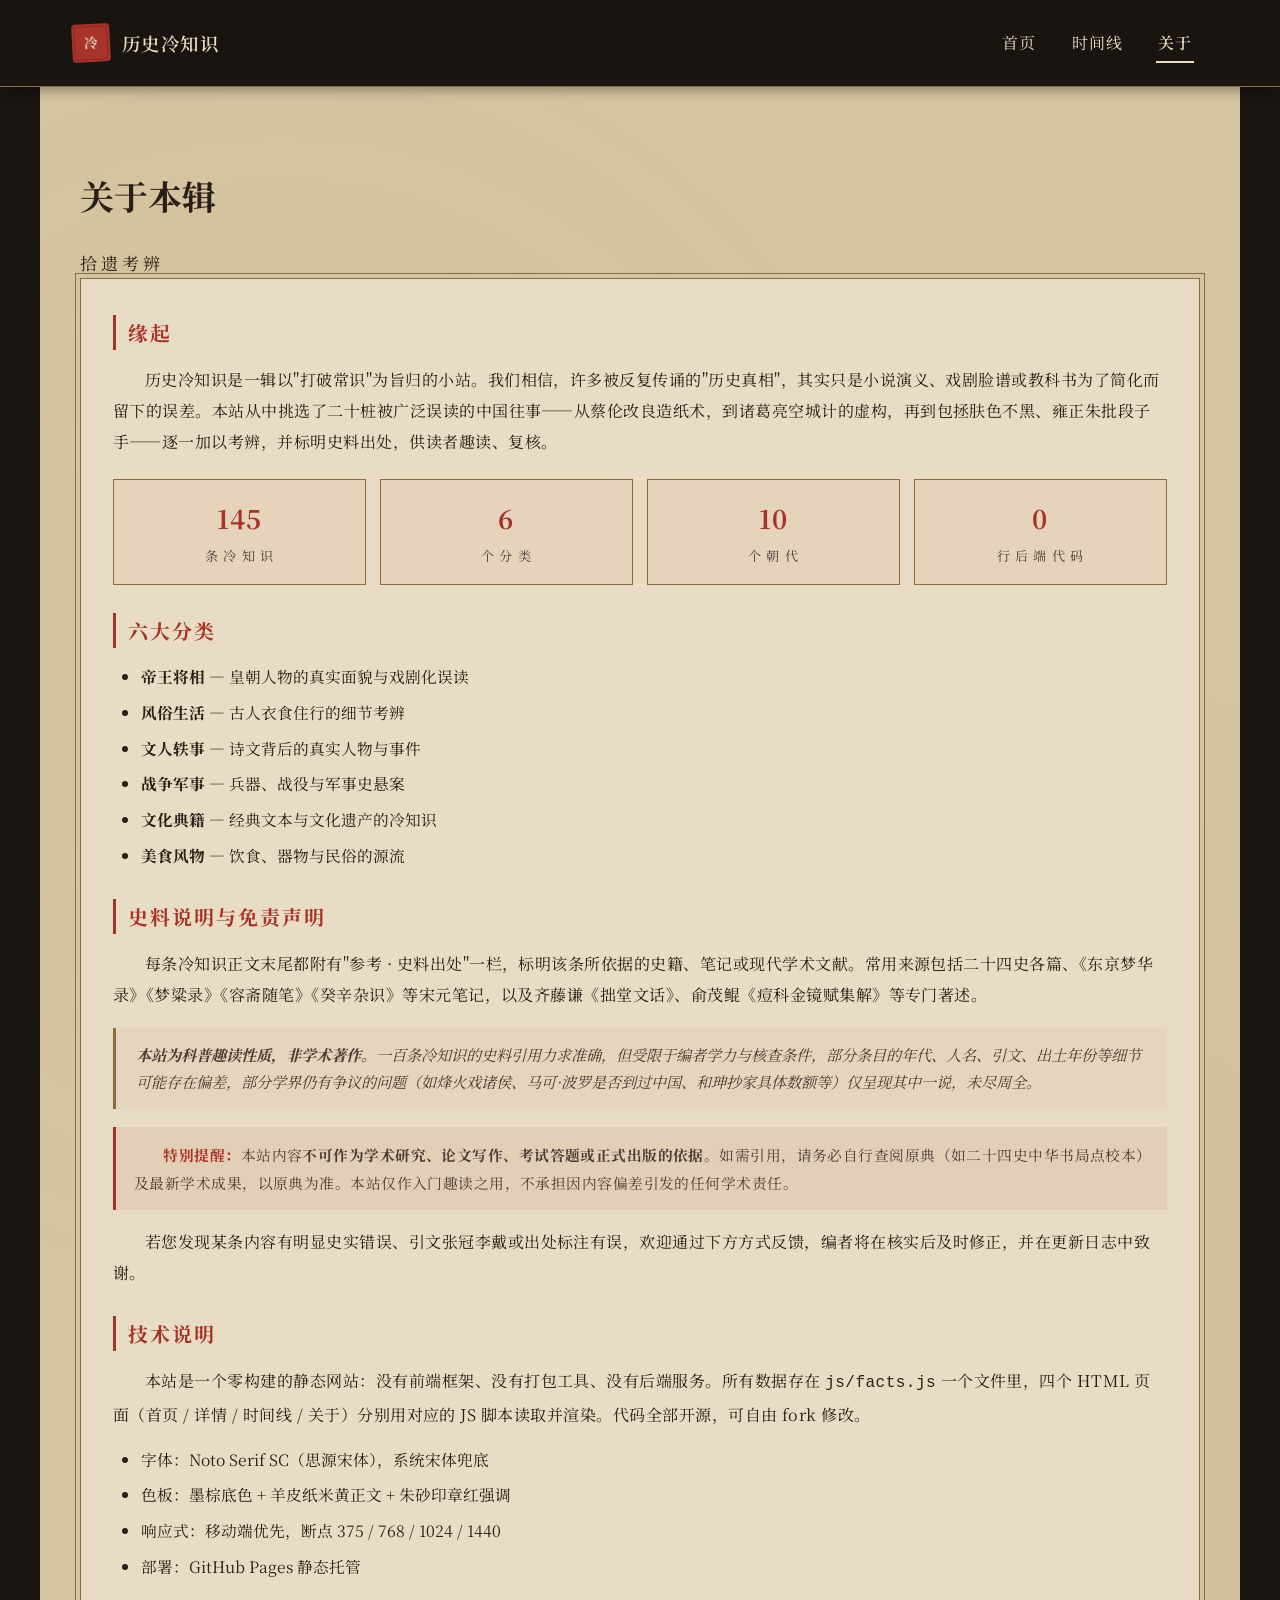
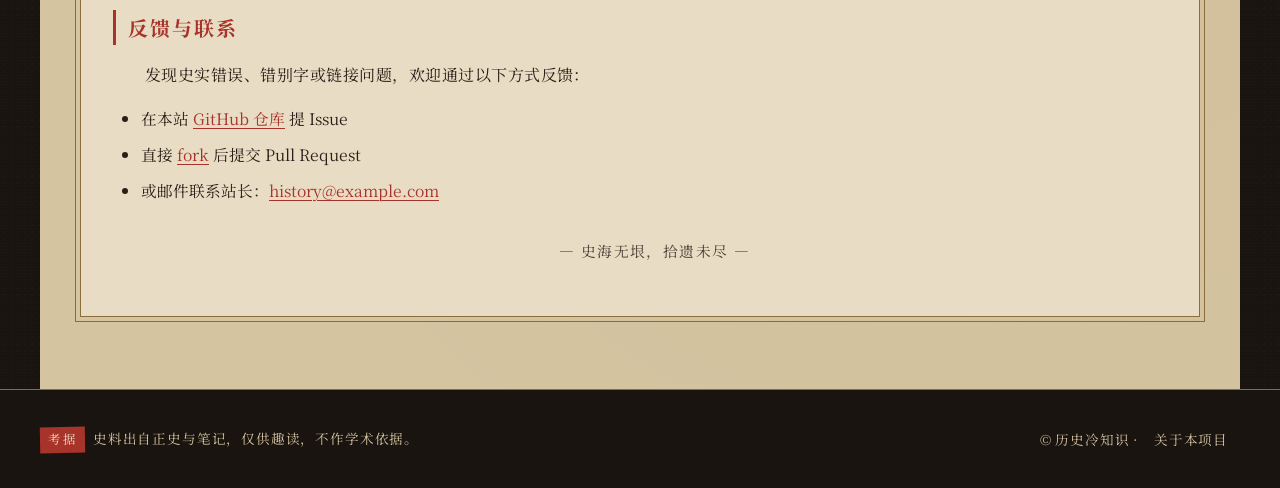
==== about.html @ d2f14acf "时间线改为折叠式竹简展开：点击朝代标签展开/收起 交互重做： - 10 朝代默认折叠，只显示朝代标签（竹简卷起状态） - 第一个有内容的朝代（先秦）默认展开 - 点击朝代标签展开/收起，aria-ex" ====
﻿<!DOCTYPE html>
<html lang="zh-CN">
<head>
  <meta charset="UTF-8">
  <meta name="viewport" content="width=device-width, initial-scale=1.0">
  <meta name="description" content="关于历史冷知识 — 一个用复古典籍风搭建的静态小站，收录 20 条打破常识的中国历史小考。">
  <meta name="theme-color" content="#1a1410">
  <title>关于 · 历史冷知识</title>
  <link rel="preconnect" href="https://fonts.googleapis.com">
  <link rel="preconnect" href="https://fonts.gstatic.com" crossorigin>
  <link href="https://fonts.googleapis.com/css2?family=Noto+Serif+SC:wght@400;500;600;700&display=swap" rel="stylesheet">
<link rel="stylesheet" href="css/style.css?v=17">

  <link rel="icon" href="data:image/svg+xml,%3Csvg xmlns='http://www.w3.org/2000/svg' viewBox='0 0 32 32'%3E%3Crect width='32' height='32' fill='%23a8332a'/%3E%3Ctext x='16' y='22' font-size='16' fill='%23e8dcc4' text-anchor='middle' font-family='serif' font-weight='700'%3E冷%3C/text%3E%3C/svg%3E">
</head>
<body>

<a class="skip-link" href="#main">跳到主内容</a>

<header class="site-header">
  <div class="site-header__inner">
    <a class="brand" href="index.html">
      <span class="brand__seal">冷</span>
      <span>历史冷知识</span>
    </a>
    <nav class="nav">
      <a href="index.html">首页</a>
      <a href="timeline.html">时间线</a>
      <a href="about.html" class="is-active">关于</a>
    </nav>
  </div>
</header>

<main id="main">
  <h1 class="page-title">关于本辑</h1>
  <div class="divider-ornament">拾 遗 考 辨</div>

  <article class="about-content">

    <h2>缘起</h2>
    <p>历史冷知识是一辑以"打破常识"为旨归的小站。我们相信，许多被反复传诵的"历史真相"，其实只是小说演义、戏剧脸谱或教科书为了简化而留下的误差。本站从中挑选了二十桩被广泛误读的中国往事——从蔡伦改良造纸术，到诸葛亮空城计的虚构，再到包拯肤色不黑、雍正朱批段子手——逐一加以考辨，并标明史料出处，供读者趣读、复核。</p>

    <div class="about-stats">
      <div class="about-stat">
        <div class="about-stat__num">145</div>
        <div class="about-stat__label">条 冷 知 识</div>
      </div>
      <div class="about-stat">
        <div class="about-stat__num">6</div>
        <div class="about-stat__label">个 分 类</div>
      </div>
      <div class="about-stat">
        <div class="about-stat__num">10</div>
        <div class="about-stat__label">个 朝 代</div>
      </div>
      <div class="about-stat">
        <div class="about-stat__num">0</div>
        <div class="about-stat__label">行 后 端 代 码</div>
      </div>
    </div>

    <h2>六大分类</h2>
    <ul>
      <li><strong>帝王将相</strong> — 皇朝人物的真实面貌与戏剧化误读</li>
      <li><strong>风俗生活</strong> — 古人衣食住行的细节考辨</li>
      <li><strong>文人轶事</strong> — 诗文背后的真实人物与事件</li>
      <li><strong>战争军事</strong> — 兵器、战役与军事史悬案</li>
      <li><strong>文化典籍</strong> — 经典文本与文化遗产的冷知识</li>
      <li><strong>美食风物</strong> — 饮食、器物与民俗的源流</li>
    </ul>

    <h2>史料说明与免责声明</h2>
    <p>每条冷知识正文末尾都附有"参考 · 史料出处"一栏，标明该条所依据的史籍、笔记或现代学术文献。常用来源包括二十四史各篇、《东京梦华录》《梦粱录》《容斋随笔》《癸辛杂识》等宋元笔记，以及齐藤谦《拙堂文话》、俞茂鲲《痘科金镜赋集解》等专门著述。</p>
    <blockquote>
      <strong>本站为科普趣读性质，非学术著作。</strong>一百条冷知识的史料引用力求准确，但受限于编者学力与核查条件，部分条目的年代、人名、引文、出土年份等细节可能存在偏差，部分学界仍有争议的问题（如烽火戏诸侯、马可·波罗是否到过中国、和珅抄家具体数额等）仅呈现其中一说，未尽周全。
    </blockquote>
    <p style="background: rgba(168,51,42,0.08); border-left: 3px solid var(--cinnabar); padding: 14px 18px; font-size: 0.92rem; color: var(--ink-soft); line-height: 1.85; margin: 16px 0;">
      <strong style="color: var(--cinnabar);">特别提醒：</strong>本站内容<strong>不可作为学术研究、论文写作、考试答题或正式出版的依据</strong>。如需引用，请务必自行查阅原典（如二十四史中华书局点校本）及最新学术成果，以原典为准。本站仅作入门趣读之用，不承担因内容偏差引发的任何学术责任。
    </p>
    <p>若您发现某条内容有明显史实错误、引文张冠李戴或出处标注有误，欢迎通过下方方式反馈，编者将在核实后及时修正，并在更新日志中致谢。</p>

    <h2>技术说明</h2>
    <p>本站是一个零构建的静态网站：没有前端框架、没有打包工具、没有后端服务。所有数据存在 <code>js/facts.js</code> 一个文件里，四个 HTML 页面（首页 / 详情 / 时间线 / 关于）分别用对应的 JS 脚本读取并渲染。代码全部开源，可自由 fork 修改。</p>
    <ul>
      <li>字体：Noto Serif SC（思源宋体），系统宋体兜底</li>
      <li>色板：墨棕底色 + 羊皮纸米黄正文 + 朱砂印章红强调</li>
      <li>响应式：移动端优先，断点 375 / 768 / 1024 / 1440</li>
      <li>部署：GitHub Pages 静态托管</li>
    </ul>

    <h2>反馈与联系</h2>
    <p>发现史实错误、错别字或链接问题，欢迎通过以下方式反馈：</p>
    <ul>
      <li>在本站 <a href="https://github.com/wjhxjc/Little-known-Historical-Facts/issues" target="_blank" rel="noopener">GitHub 仓库</a> 提 Issue</li>
      <li>直接 <a href="https://github.com/wjhxjc/Little-known-Historical-Facts/fork" target="_blank" rel="noopener">fork</a> 后提交 Pull Request</li>
      <li>或邮件联系站长：<a href="mailto:history@example.com?subject=历史冷知识反馈">history@example.com</a></li>
    </ul>
    <p style="text-align:center; margin-top:32px; color:var(--ink-soft); font-size:0.92rem; letter-spacing:0.1em;">— 史海无垠，拾遗未尽 —</p>
  </article>
</main>

<footer class="site-footer">
  <div class="site-footer__inner">
    <div><span class="site-footer__seal">考据</span>史料出自正史与笔记，仅供趣读，不作学术依据。</div>
    <div>© 历史冷知识 · <a href="about.html">关于本项目</a></div>
  </div>
</footer>

<script src="js/transitions.js?v=1"></script>
</body>
</html>
---- css/style.css ----
﻿/* ===========================================================
   历史冷知识 · 复古典籍风设计系统
   ----------------------------------------------------------
   色板：
     --ink-brown      #1a1410  墨棕（主背景）
     --parchment      #e8dcc4  羊皮纸米黄（正文/卡片底）
     --parchment-dim  #d4c4a0  羊皮纸暗
     --cinnabar       #a8332a  朱砂印章红（强调）
     --cinnabar-light #c54a3f  朱砂浅
     --ink-text       #2a1f17  墨字
     --ink-soft       #4a3d33  墨字柔
     --gold           #b08d57  古铜金（次强调/分割线）
   字体：思源宋体优先，系统宋体兜底
   断点：375 / 768 / 1024 / 1440
   =========================================================== */

:root {
  --ink-brown:      #1a1410;
  --parchment:      #e8dcc4;
  --parchment-dim:  #d4c4a0;
  --cinnabar:       #a8332a;
  --cinnabar-light: #c54a3f;
  --ink-text:       #2a1f17;
  --ink-soft:       #4a3d33;
  --gold:           #8a6d3b;
  --font-serif:     "Noto Serif SC","Source Han Serif SC","Songti SC","STSong","SimSun",serif;
  --max-w:          1200px;
  --shadow-card:    0 4px 18px rgba(0,0,0,0.35);
  --shadow-hover:   0 10px 28px rgba(168,51,42,0.18);
}

*, *::before, *::after { box-sizing: border-box; }
html { -webkit-text-size-adjust: 100%; }
body {
  margin: 0;
  font-family: var(--font-serif);
  font-size: 16px;
  line-height: 1.75;
  color: var(--ink-text);
  background-color: var(--ink-brown);
  background-image:
    radial-gradient(rgba(232,220,196,0.02) 1px, transparent 1px),
    radial-gradient(rgba(232,220,196,0.015) 1px, transparent 1px);
  background-size: 3px 3px, 7px 7px;
  background-position: 0 0, 1px 2px;
  min-height: 100vh;
}
img { max-width: 100%; display: block; }
a { color: var(--cinnabar); text-decoration: none; transition: color 0.2s; }
a:hover { color: var(--cinnabar-light); text-decoration: underline; text-underline-offset: 3px; }

/* === 顶部导航 === */
.site-header {
  background-color: var(--ink-brown);
  border-bottom: 1px solid var(--gold);
  position: sticky;
  top: 0;
  z-index: 100;
  box-shadow: 0 2px 12px rgba(0,0,0,0.4);
}
.site-header__inner {
  max-width: var(--max-w);
  margin: 0 auto;
  padding: 14px 20px;
  display: flex;
  align-items: center;
  justify-content: space-between;
  gap: 16px;
  flex-wrap: wrap;
}
.brand {
  display: flex;
  align-items: center;
  gap: 12px;
  color: var(--parchment);
  text-decoration: none;
  font-size: 1.15rem;
  font-weight: 600;
  letter-spacing: 0.08em;
  padding-block: 6px;
  min-height: 44px;
}
.brand__seal {
  display: inline-flex;
  align-items: center;
  justify-content: center;
  width: 38px;
  height: 38px;
  background: var(--cinnabar);
  color: var(--parchment);
  font-size: 0.85rem;
  font-weight: 700;
  border: 2px solid var(--cinnabar);
  border-radius: 4px;
  transform: rotate(-3deg);
  box-shadow: 0 0 0 1px rgba(0,0,0,0.2) inset;
  letter-spacing: 0;
}
.nav { display: flex; gap: 4px; flex-wrap: wrap; }
.nav a {
  color: var(--parchment);
  padding: 8px 14px;
  border-radius: 2px;
  font-size: 0.95rem;
  letter-spacing: 0.05em;
  position: relative;
}
.nav a:hover { background: rgba(232,220,196,0.08); text-decoration: none; }
.nav a.is-active {
  color: var(--parchment);
  font-weight: 600;
}
.nav a.is-active::after {
  content: "";
  position: absolute;
  left: 14px; right: 14px; bottom: 2px;
  height: 2px;
  background: var(--parchment);
}

/* === Hero（首页） — 古籍化精简版 === */
.hero {
  background-color: var(--ink-brown);
  background-image:
    radial-gradient(circle at 30% 20%, rgba(168,51,42,0.10), transparent 55%),
    radial-gradient(circle at 70% 80%, rgba(176,141,87,0.08), transparent 50%);
  color: var(--parchment);
  text-align: center;
  padding: 56px 20px 48px;
  border-bottom: 1px solid var(--gold);
  position: relative;
  overflow: hidden;
}
.hero::before {
  content: "";
  position: absolute;
  inset: 0;
  background-image: repeating-linear-gradient(0deg, rgba(232,220,196,0.02) 0 1px, transparent 1px 4px);
  pointer-events: none;
}
.hero__seal {
  display: inline-block;
  background: var(--cinnabar);
  color: var(--parchment);
  padding: 6px 16px;
  font-size: 0.88rem;
  letter-spacing: 0.4em;
  text-indent: 0.4em;
  border: 2px solid var(--cinnabar);
  transform: rotate(-2deg);
  box-shadow: 0 0 0 1px rgba(0,0,0,0.25) inset, 0 4px 12px rgba(168,51,42,0.4);
  margin-bottom: 18px;
}
.hero__title {
  font-size: clamp(1.8rem, 4vw, 2.6rem);
  font-weight: 700;
  letter-spacing: 0.15em;
  margin: 0 0 12px;
  text-shadow: 0 2px 8px rgba(0,0,0,0.5);
}
.hero__subtitle {
  font-size: clamp(0.92rem, 2vw, 1.08rem);
  color: var(--parchment-dim);
  letter-spacing: 0.08em;
  max-width: 640px;
  margin: 0 auto;
  line-height: 1.8;
}
.hero__rule {
  margin: 22px auto 0;
  width: 100px;
  height: 1px;
  background: linear-gradient(90deg, transparent, var(--gold), transparent);
}
/* 古籍版心线 — hero 底部一条朱砂红细线，模仿古籍版心 */
.hero__rule::after {
  content: "";
  display: block;
  width: 32px;
  height: 2px;
  background: var(--cinnabar);
  margin: 6px auto 0;
}

/* === 主内容容器 — 首页墨棕底+留白，其他页 parchment-dim === */
main {
  max-width: var(--max-w);
  margin: 0 auto;
  padding: 48px 20px 64px;
  min-height: calc(100vh - 200px);
  position: relative;
  z-index: 2;
}
/* 首页（有 hero）：main 透明，透出 body 墨棕底，卡片作为独立"书页"浮起 */
body:has(.hero) main {
  margin-top: -20px;
  background: transparent;
}
/* 非首页（详情/时间线/关于）：用 parchment-dim 浅底，让 page-title 等可读 */
body:not(:has(.hero)) main {
  background-color: var(--parchment-dim);
  background-image:
    radial-gradient(circle at 20% 30%, rgba(176,141,87,0.05), transparent 40%),
    radial-gradient(circle at 80% 70%, rgba(168,51,42,0.04), transparent 50%);
}
/* 首页 page-title/divider 坐在墨棕底上，改用 parchment 浅色 */
body:has(.hero) .page-title,
body:has(.hero) .page-subtitle {
  color: var(--parchment);
}
body:has(.hero) .divider-ornament {
  color: var(--gold);
}
body:has(.hero) .divider-ornament::before,
body:has(.hero) .divider-ornament::after {
  background: linear-gradient(90deg, transparent, var(--gold), transparent);
}
/* 首页 tab/搜索框需调整对比 */
body:has(.hero) .tab-btn {
  background: rgba(232,220,196,0.08);
  border-color: var(--gold);
  color: var(--parchment);
}
body:has(.hero) .tab-btn:hover {
  background: rgba(176,141,87,0.18);
  border-color: var(--cinnabar-light);
  color: var(--parchment);
}
body:has(.hero) .tab-btn.is-active {
  background: var(--cinnabar);
  border-color: var(--cinnabar);
  color: var(--parchment);
}
body:has(.hero) .tab-count {
  color: var(--parchment-dim);
}
body:has(.hero) .tab-btn.is-active .tab-count {
  color: var(--parchment);
}
body:has(.hero) .search-box__label {
  background: rgba(232,220,196,0.06);
  border-color: var(--gold);
}
body:has(.hero) .search-box__input {
  color: var(--parchment);
}
body:has(.hero) .search-box__input::placeholder {
  color: var(--parchment-dim);
}
body:has(.hero) .search-box__icon {
  color: var(--parchment-dim);
}
body:has(.hero) .search-meta {
  color: var(--parchment-dim);
}
body:has(.hero) .empty-state {
  color: var(--parchment-dim);
}

/* === 分类筛选 tab === */
.filter-tabs {
  display: flex;
  flex-wrap: wrap;
  justify-content: center;
  gap: 8px;
  margin: 0 0 36px;
}
.tab-btn {
  font-family: var(--font-serif);
  background: transparent;
  border: 1px solid var(--gold);
  color: var(--ink-text);
  padding: 10px 20px;
  font-size: 0.92rem;
  letter-spacing: 0.08em;
  cursor: pointer;
  border-radius: 2px;
  transition: all 0.25s;
  min-height: 44px;
}
.tab-btn:hover {
  background: rgba(176,141,87,0.12);
  border-color: var(--cinnabar);
  color: var(--cinnabar);
}
.tab-btn.is-active {
  background: var(--cinnabar);
  border-color: var(--cinnabar);
  color: var(--parchment);
  box-shadow: 0 0 0 1px rgba(0,0,0,0.2) inset;
}
.tab-btn.is-active .tab-count {
  color: var(--parchment);
}
.tab-count { font-size: 0.78rem; margin-left: 4px; }
.tab-btn.is-active .tab-count {
  color: var(--parchment);
}
/* === 古籍书页卡 — 仿真羊皮纸（SVG 噪点 + 茶渍 + 真装订线）=== */
.fact-grid {
  display: grid;
  grid-template-columns: 1fr;
  gap: 20px;
}
.fact-card {
  display: flex;
  flex-direction: column;
  /* 纸张基色：从纯色改为带茶色调的渐变，模拟不均匀的旧纸 */
  background-color: #ebdec0;
  background-image:
    /* 1. SVG 噪点滤镜 — 真实纸纹（turbulence 湍流）*/
    url("data:image/svg+xml;utf8,<svg xmlns='http://www.w3.org/2000/svg' width='200' height='200'><filter id='n'><feTurbulence type='fractalNoise' baseFrequency='0.85' numOctaves='2' stitchTiles='stitch'/><feColorMatrix values='0 0 0 0 0.4  0 0 0 0 0.3  0 0 0 0 0.15  0 0 0 0.28 0'/></filter><rect width='100%25' height='100%25' filter='url(%23n)'/></svg>"),
    /* 2. 茶渍暗斑 — 左下角明显的茶渍 */
    radial-gradient(ellipse 60% 50% at 15% 85%, rgba(110,70,30,0.30), transparent 60%),
    /* 3. 右上角朱砂晕染 */
    radial-gradient(ellipse 50% 40% at 85% 15%, rgba(168,51,42,0.18), transparent 55%),
    /* 4. 整体明暗渐变 — 左上亮、右下暗，模拟纸张光照 */
    linear-gradient(135deg, #f2e5c8 0%, #e8dab8 50%, #d8c8a0 100%);
  background-blend-mode: multiply, normal, normal, normal;
  color: var(--ink-text);
  text-decoration: none;
  padding: 0;
  /* 边框：双线 + 半透明，模拟古籍版框 */
  border: 1px solid #8a6d3b;
  outline: 1px solid rgba(138, 109, 59, 0.4);
  outline-offset: 5px;
  position: relative;
  transition: transform 0.4s cubic-bezier(0.22, 1, 0.36, 1), box-shadow 0.4s ease, border-color 0.4s ease, outline-color 0.4s ease;
  cursor: pointer;
  /* 阴影：硬投影（纸张贴桌）+ 模糊扩散 + 内晕（纸张透光）*/
  box-shadow:
    0 2px 0 rgba(0,0,0,0.06),
    0 6px 16px rgba(0,0,0,0.22),
    inset 0 0 40px rgba(140,100,50,0.12);
  min-height: 260px;
  grid-column: span 1;
  width: 100%;
  overflow: hidden;
}
/* 左侧装订线 — 4 个真实穿孔 + 朱砂红线穿过 */
.fact-card::before {
  content: "";
  position: absolute;
  left: 0; top: 0; bottom: 0;
  width: 7px;
  /* 朱砂红底色 + 4 个透孔（parchment 色圆点穿透红线）*/
  background:
    radial-gradient(circle at 3.5px 15%, #ebdec0 3px, transparent 3.5px),
    radial-gradient(circle at 3.5px 38%, #ebdec0 3px, transparent 3.5px),
    radial-gradient(circle at 3.5px 61%, #ebdec0 3px, transparent 3.5px),
    radial-gradient(circle at 3.5px 85%, #ebdec0 3px, transparent 3.5px),
    #a8332a;
  /* 装订线右侧阴影 — 线穿过纸张的投影 */
  box-shadow: 3px 0 4px rgba(168,51,42,0.25);
  z-index: 2;
}
/* 顶部版心线 — 朱砂红横线（::after 回归版心装饰）*/
.fact-card::after {
  content: "";
  position: absolute;
  top: 0; left: 7px; right: 0;
  height: 3px;
  background: var(--cinnabar);
  z-index: 2;
}
.fact-card:hover {
  transform: translateY(-3px);
  border-color: var(--cinnabar);
  outline-color: var(--cinnabar);
  box-shadow:
    0 3px 0 rgba(0,0,0,0.08),
    0 10px 24px rgba(168,51,42,0.18),
    0 16px 36px rgba(0,0,0,0.25),
    inset 0 0 40px rgba(140,100,50,0.15);
  text-decoration: none;
}
.fact-card:focus-visible {
  transform: none !important;
}
.fact-card__body {
  padding: 24px 22px 16px 26px;
  flex: 1;
  display: flex;
  flex-direction: column;
  position: relative;
  z-index: 1;
}
.fact-card__ordinal {
  font-size: 0.78rem;
  letter-spacing: 0.2em;
  color: var(--cinnabar);
  margin-bottom: 6px;
  font-weight: 600;
}
.fact-card__category {
  display: inline-block;
  font-size: 0.76rem;
  letter-spacing: 0.15em;
  color: #8a2820;
  background: rgba(168,51,42,0.08);
  padding: 2px 8px;
  border-left: 2px solid #8a2820;
  margin-bottom: 10px;
  font-weight: 600;
  align-self: flex-start;
}
.fact-card__title {
  font-size: 1.08rem;
  font-weight: 700;
  letter-spacing: 0.04em;
  margin: 0 0 10px;
  line-height: 1.5;
  color: var(--ink-text);
}
.fact-card__summary {
  font-size: 0.9rem;
  line-height: 1.75;
  color: var(--ink-soft);
  margin: 0 0 14px;
  flex: 1;
  display: -webkit-box;
  -webkit-line-clamp: 3;
  -webkit-box-orient: vertical;
  overflow: hidden;
}
.fact-card__meta {
  display: flex;
  justify-content: space-between;
  align-items: center;
  font-size: 0.8rem;
  color: var(--ink-soft);
  border-top: 1px dashed rgba(138, 109, 59, 0.5);
  padding-top: 10px;
  margin-top: auto;
  letter-spacing: 0.05em;
  position: relative;
}
/* 鱼尾符号已移除（用户反馈不好看）*/
.fact-card__tags { display: flex; flex-wrap: wrap; gap: 4px; }
.tag {
  font-size: 0.72rem;
  color: var(--ink-soft);
  background: rgba(176,141,87,0.15);
  padding: 1px 6px;
  border-radius: 2px;
  letter-spacing: 0.05em;
}
.fact-card__dynasty {
  color: var(--cinnabar);
  letter-spacing: 0.08em;
  font-size: 0.8rem;
  font-weight: 500;
}

/* === 详情页 === */
.fact-detail {
  background: var(--parchment);
  padding: 40px 32px 36px;
  border: 1px solid var(--gold);
  outline: 1px solid var(--gold);
  outline-offset: 4px;
  position: relative;
}
.fact-detail__back {
  display: inline-block;
  font-size: 0.88rem;
  color: var(--ink-soft);
  margin-bottom: 18px;
  letter-spacing: 0.06em;
}
.fact-detail__back:hover { color: var(--cinnabar); }
.fact-detail__category {
  display: inline-block;
  font-size: 0.78rem;
  letter-spacing: 0.15em;
  color: var(--cinnabar);
  border: 1px solid var(--cinnabar);
  padding: 3px 10px;
  margin-bottom: 16px;
}
.fact-detail__title {
  font-size: clamp(1.5rem, 3vw, 2.1rem);
  font-weight: 700;
  letter-spacing: 0.06em;
  margin: 0 0 14px;
  line-height: 1.45;
  color: var(--ink-text);
}
.fact-detail__meta {
  display: flex;
  flex-wrap: wrap;
  gap: 12px 24px;
  font-size: 0.88rem;
  color: var(--ink-soft);
  padding-bottom: 18px;
  margin-bottom: 24px;
  border-bottom: 1px dashed var(--gold);
}
.fact-detail__meta span strong {
  color: var(--cinnabar);
  font-weight: 600;
  margin-right: 6px;
}
.fact-detail__content {
  font-size: 1.05rem;
  line-height: 2;
  letter-spacing: 0.03em;
  color: var(--ink-text);
  white-space: pre-wrap;
  text-align: justify;
  text-indent: 2em;
}
.fact-detail__source {
  margin-top: 32px;
  padding: 18px 22px;
  background: rgba(176,141,87,0.08);
  border-left: 3px solid var(--cinnabar);
  font-size: 0.92rem;
  color: var(--ink-soft);
  line-height: 1.85;
}
.fact-detail__source h3 {
  margin: 0 0 8px;
  font-size: 0.92rem;
  letter-spacing: 0.12em;
  color: var(--cinnabar);
  font-weight: 600;
}
.fact-detail__tags {
  margin-top: 22px;
  display: flex;
  flex-wrap: wrap;
  gap: 8px;
  align-items: center;
}
.fact-detail__tags .tag { font-size: 0.85rem; padding: 4px 12px; }

.related { margin-top: 48px; }
.related__title {
  font-size: 1.15rem;
  letter-spacing: 0.1em;
  margin: 0 0 18px;
  color: var(--ink-text);
  padding-left: 12px;
  border-left: 3px solid var(--cinnabar);
}
.related__grid {
  display: grid;
  grid-template-columns: 1fr;
  gap: 16px;
}
.related__empty {
  text-align: center;
  color: var(--ink-soft);
  padding: 32px;
  font-size: 0.95rem;
  letter-spacing: 0.08em;
}

/* === 时间线 — 折叠式竹简展开 === */
.timeline-container {
  position: relative;
  padding-left: 0;
  max-width: 900px;
  margin: 0 auto;
}

/* 朝代分组 */
.timeline-dynasty {
  margin-bottom: 16px;
  position: relative;
}

/* 朝代标签 — 可点击的按钮 */
.timeline-dynasty__header {
  display: flex;
  align-items: center;
  gap: 14px;
  width: 100%;
  padding: 18px 24px 18px 32px;
  background: linear-gradient(135deg, var(--parchment) 0%, var(--parchment-dim) 100%);
  border: 1px solid var(--gold);
  outline: 1px solid rgba(138, 109, 59, 0.3);
  outline-offset: 3px;
  cursor: pointer;
  position: relative;
  transition: border-color 0.3s ease, background 0.3s ease, box-shadow 0.3s ease;
  font-family: var(--font-serif);
  text-align: left;
  /* 竹简感：左侧朱砂装订线 */
  border-left: 5px solid var(--cinnabar);
}
/* 装订线针脚 */
.timeline-dynasty__header::before {
  content: "";
  position: absolute;
  left: 0; top: 0; bottom: 0;
  width: 5px;
  background: var(--cinnabar);
  background-image: repeating-linear-gradient(
    0deg,
    var(--cinnabar) 0 12px,
    rgba(0,0,0,0.3) 12px 15px
  );
}
.timeline-dynasty__header:hover {
  border-color: var(--cinnabar);
  box-shadow: 0 4px 14px rgba(168,51,42,0.15);
}
.timeline-dynasty__header:focus-visible {
  outline: 2px solid var(--cinnabar);
  outline-offset: 2px;
  box-shadow: 0 0 0 3px var(--parchment), 0 0 0 5px var(--cinnabar);
}
/* 展开状态 — 标签变色 */
.timeline-dynasty.is-expanded .timeline-dynasty__header {
  background: linear-gradient(135deg, var(--cinnabar) 0%, #8a2820 100%);
  border-color: var(--cinnabar);
  color: var(--parchment);
  border-bottom-left-radius: 0;
  border-bottom-right-radius: 0;
}
.timeline-dynasty.is-expanded .timeline-dynasty__header::before {
  background-image: repeating-linear-gradient(
    0deg,
    var(--parchment) 0 12px,
    rgba(0,0,0,0.2) 12px 15px
  );
}
.timeline-dynasty.is-expanded .timeline-dynasty__name {
  color: var(--parchment);
}
.timeline-dynasty.is-expanded .timeline-dynasty__count {
  color: rgba(232,220,196,0.85);
  background: rgba(232,220,196,0.15);
}

/* 朝代名 */
.timeline-dynasty__name {
  font-size: 1.4rem;
  font-weight: 700;
  letter-spacing: 0.2em;
  color: var(--cinnabar);
  margin: 0;
  flex-shrink: 0;
  transition: color 0.3s ease;
}
/* 朝代计数 */
.timeline-dynasty__count {
  font-size: 0.82rem;
  color: var(--ink-soft);
  letter-spacing: 0.06em;
  background: rgba(176,141,87,0.12);
  padding: 3px 10px;
  border-radius: 2px;
  transition: color 0.3s ease, background 0.3s ease;
  flex-shrink: 0;
}
/* 展开/收起提示 */
.timeline-dynasty__toggle {
  margin-left: auto;
  font-size: 0.85rem;
  color: var(--ink-soft);
  letter-spacing: 0.1em;
  flex-shrink: 0;
  transition: color 0.3s ease;
}
.timeline-dynasty.is-expanded .timeline-dynasty__toggle {
  color: var(--parchment);
  opacity: 0.8;
}

/* === 内容区 — 竹简展开动画 === */
.timeline-dynasty__content {
  max-height: 0;
  overflow: hidden;
  transition: max-height 0.5s cubic-bezier(0.22, 1, 0.36, 1);
  /* 展开时背景 — 羊皮纸 */
  background: var(--parchment);
  background-image:
    repeating-linear-gradient(135deg, rgba(176,141,87,0.03) 0 1px, transparent 1px 3px),
    linear-gradient(145deg, rgba(255,250,235,0.3), transparent 60%);
  border: 1px solid var(--gold);
  border-top: none;
}
.timeline-dynasty.is-expanded .timeline-dynasty__content {
  max-height: 5000px;
  border-color: var(--cinnabar);
  border-top: 1px solid rgba(168,51,42,0.2);
  box-shadow: 0 6px 18px rgba(0,0,0,0.12);
}
/* 内容内层 — 留出左侧装订线空间 */
.timeline-dynasty__inner {
  padding: 20px 24px 20px 32px;
  position: relative;
}
/* 内层左侧装订线延续 */
.timeline-dynasty__inner::before {
  content: "";
  position: absolute;
  left: 0; top: 0; bottom: 0;
  width: 5px;
  background: var(--cinnabar);
  background-image: repeating-linear-gradient(
    0deg,
    var(--cinnabar) 0 12px,
    rgba(0,0,0,0.2) 12px 15px
  );
  opacity: 0.5;
}

/* 空朝代 */
.timeline-empty {
  text-align: center;
  color: var(--ink-soft);
  padding: 24px;
  font-size: 0.92rem;
  letter-spacing: 0.08em;
  border: 1px dashed var(--gold);
  background: rgba(176,141,87,0.04);
  border-radius: 2px;
}
.is-empty .timeline-dynasty__header {
  opacity: 0.5;
  cursor: default;
}
.is-empty .timeline-dynasty__toggle {
  display: none;
}

/* === 条目列表 — 双列 === */
.timeline-list {
  display: grid;
  grid-template-columns: 1fr;
  gap: 12px;
}
/* 条目 */
.timeline-item {
  display: block;
  padding: 14px 16px;
  background: rgba(232,220,196,0.5);
  border: 1px solid rgba(138, 109, 59, 0.3);
  border-left: 3px solid var(--gold);
  border-radius: 2px;
  transition: border-color 0.3s ease, transform 0.3s ease, box-shadow 0.3s ease, background 0.3s ease;
}
.timeline-item:hover {
  border-left-color: var(--cinnabar);
  transform: translateX(4px);
  box-shadow: 0 4px 12px rgba(168,51,42,0.1);
  background: rgba(232,220,196,0.8);
}
.timeline-item__body { min-width: 0; }
.timeline-item__ordinal {
  font-size: 0.72rem;
  color: var(--cinnabar);
  letter-spacing: 0.15em;
  font-weight: 600;
  margin-bottom: 4px;
}
.timeline-item__title {
  font-size: 1.02rem;
  font-weight: 600;
  margin: 0 0 6px;
  color: var(--ink-text);
  line-height: 1.45;
}
.timeline-item__title a { color: inherit; text-decoration: none; }
.timeline-item__title a:hover { color: var(--cinnabar); }
.timeline-item__summary {
  font-size: 0.88rem;
  color: var(--ink-soft);
  line-height: 1.7;
  margin: 0 0 6px;
  display: -webkit-box;
  -webkit-line-clamp: 2;
  -webkit-box-orient: vertical;
  overflow: hidden;
}
.timeline-item__cat {
  font-size: 0.76rem;
  color: var(--cinnabar);
  letter-spacing: 0.1em;
  font-weight: 500;
}

/* 响应式：桌面双列 */
@media (min-width: 768px) {
  .timeline-list {
    grid-template-columns: repeat(2, 1fr);
    gap: 14px 16px;
  }
}
@media (min-width: 1024px) {
  .timeline-list { gap: 16px 20px; }
  .timeline-dynasty__name { font-size: 1.5rem; }
}
/* 手机 */
@media (max-width: 480px) {
  .timeline-dynasty__header {
    padding: 14px 16px 14px 24px;
    gap: 8px;
  }
  .timeline-dynasty__name {
    font-size: 1.15rem;
  }
  .timeline-dynasty__count {
    font-size: 0.72rem;
  }
  .timeline-dynasty__toggle {
    font-size: 0.78rem;
  }
  .timeline-dynasty__inner {
    padding: 16px 16px 16px 24px;
  }
}

/* prefers-reduced-motion */
@media (prefers-reduced-motion: reduce) {
  .timeline-dynasty__content {
    transition: none;
  }
  .timeline-item:hover {
    transform: none;
  }
}
/* === 关于页 === */
.about-content {
  background: var(--parchment);
  padding: 36px 32px;
  border: 1px solid var(--gold);
  outline: 1px solid var(--gold);
  outline-offset: 4px;
}
/* 关于页正文内的链接需要下划线，与周围文字区分（WCAG link-in-text-block）*/
.about-content p a,
.about-content li a {
  text-decoration: underline;
  text-underline-offset: 3px;
  text-decoration-thickness: 1px;
}
.about-content h2 {
  font-size: 1.25rem;
  letter-spacing: 0.1em;
  color: var(--cinnabar);
  margin: 28px 0 14px;
  padding-left: 12px;
  border-left: 3px solid var(--cinnabar);
}
.about-content h2:first-child { margin-top: 0; }
.about-content p {
  font-size: 1rem;
  line-height: 1.95;
  letter-spacing: 0.03em;
  color: var(--ink-text);
  margin: 0 0 14px;
  text-indent: 2em;
}
.about-content ul {
  margin: 0 0 16px;
  padding-left: 28px;
}
.about-content li {
  font-size: 0.98rem;
  line-height: 1.9;
  color: var(--ink-text);
  margin-bottom: 6px;
}
.about-content a { color: var(--cinnabar); }
.about-content blockquote {
  margin: 18px 0;
  padding: 14px 20px;
  background: rgba(176,141,87,0.08);
  border-left: 3px solid var(--gold);
  font-size: 0.95rem;
  color: var(--ink-soft);
  font-style: italic;
}
.about-stats {
  display: grid;
  grid-template-columns: repeat(2, 1fr);
  gap: 14px;
  margin: 22px 0 28px;
}
.about-stat {
  padding: 16px 14px;
  background: rgba(168,51,42,0.05);
  border: 1px solid var(--gold);
  text-align: center;
}
.about-stat__num {
  font-size: 1.6rem;
  font-weight: 700;
  color: var(--cinnabar);
  letter-spacing: 0.05em;
}
.about-stat__label {
  font-size: 0.82rem;
  color: var(--ink-soft);
  letter-spacing: 0.08em;
  margin-top: 4px;
}

/* === 404 / 错误 === */
.error-block {
  text-align: center;
  padding: 80px 20px;
  background: var(--parchment);
  border: 1px solid var(--gold);
  outline: 1px solid var(--gold);
  outline-offset: 4px;
}
.error-block__code {
  font-size: 3.5rem;
  color: var(--cinnabar);
  letter-spacing: 0.1em;
  margin-bottom: 12px;
}
.error-block__msg {
  font-size: 1.05rem;
  color: var(--ink-soft);
  letter-spacing: 0.08em;
  margin-bottom: 24px;
}

/* === 页脚 === */
.site-footer {
  background-color: var(--ink-brown);
  color: var(--parchment-dim);
  border-top: 1px solid var(--gold);
  padding: 28px 20px;
  font-size: 0.85rem;
  letter-spacing: 0.06em;
}
.site-footer__inner {
  max-width: var(--max-w);
  margin: 0 auto;
  display: flex;
  justify-content: space-between;
  align-items: center;
  flex-wrap: wrap;
  gap: 12px;
}
.site-footer a {
  color: var(--parchment-dim);
  display: inline-block;
  padding: 8px 12px;
  min-height: 44px;
  display: inline-flex;
  align-items: center;
}
.site-footer a:hover { color: var(--cinnabar-light); }
.site-footer__seal {
  display: inline-block;
  background: var(--cinnabar);
  color: var(--parchment);
  padding: 2px 8px;
  font-size: 0.78rem;
  letter-spacing: 0.2em;
  margin-right: 8px;
  transform: rotate(-1deg);
}

/* === 工具类 === */
.is-hidden { display: none !important; }
.empty-state {
  text-align: center;
  padding: 48px 20px;
  color: var(--ink-soft);
  letter-spacing: 0.08em;
  font-size: 1rem;
}

/* ===========================================================
   响应式 — 移动端 first，向上扩展
   断点：375 / 768 / 1024 / 1440
   卡片：手机 2 列竖卡 / 平板 3 列 / 桌面 4 列
   =========================================================== */

/* >= 375px：极小屏基础调整 */
@media (min-width: 375px) {
  body { font-size: 16px; }
  .hero { padding: 48px 24px 40px; }
  .fact-detail { padding: 36px 28px; }
  /* 手机 2 列竖卡 */
  .fact-grid { grid-template-columns: repeat(2, 1fr); gap: 12px; }
}

/* >= 768px：平板 — 卡片 3 列 */
@media (min-width: 768px) {
  body { font-size: 17px; }
  .site-header__inner { padding: 16px 24px; }
  .nav a { padding: 8px 16px; font-size: 1rem; }
  .hero { padding: 64px 32px 52px; }
  main { padding: 48px 32px 64px; }
  .fact-grid { grid-template-columns: repeat(3, 1fr); gap: 20px; }
  .related__grid { grid-template-columns: repeat(2, 1fr); }
    .about-stats { grid-template-columns: repeat(4, 1fr); }
  .fact-detail { padding: 44px 40px; }
  .fact-detail__content { font-size: 1.08rem; }
  /* 平板卡片字号略增 */
  .fact-card__title { font-size: 1.12rem; }
  .fact-card__summary { font-size: 0.92rem; }
}

/* >= 1024px：桌面 — 卡片 4 列 */
@media (min-width: 1024px) {
  body { font-size: 17px; }
  .site-header__inner { padding: 18px 32px; }
  .hero { padding: 72px 40px 60px; }
  main { padding: 56px 40px 72px; }
  .fact-grid { grid-template-columns: repeat(4, 1fr); gap: 24px; }
  .related__grid { grid-template-columns: repeat(3, 1fr); }
    .fact-detail { padding: 52px 56px; }
  .filter-tabs { gap: 10px; }
  .tab-btn { padding: 11px 24px; font-size: 0.95rem; min-height: 44px; }
  /* 桌面卡片字号 */
  .fact-card__title { font-size: 1.1rem; }
  .fact-card__summary { font-size: 0.9rem; }
}

/* >= 1440px：大屏 — 内容容器再宽一些 */
@media (min-width: 1440px) {
  :root { --max-w: 1320px; }
  body { font-size: 18px; }
  .site-header__inner { padding: 18px 40px; }
  .hero { padding: 80px 48px 68px; }
  main { padding: 64px 48px 80px; }
  .fact-grid { gap: 28px; }
  .fact-detail { padding: 60px 64px; }
  .fact-detail__content { font-size: 1.1rem; line-height: 2.05; }
  .fact-card__title { font-size: 1.15rem; }
}

/* === 打印样式 === */
@media print {
  body { background: white; color: black; }
  .site-header, .site-footer, .filter-tabs, .fact-detail__back, .related { display: none; }
  .fact-detail, .fact-card { border: 1px solid #999; outline: none; box-shadow: none; }
}

/* === 减弱动效偏好 === */
@media (prefers-reduced-motion: reduce) {
  *, *::before, *::after {
    animation-duration: 0.01ms !important;
    transition-duration: 0.01ms !important;
  }
}

/* === 焦点态（键盘可达） === */
:focus-visible {
  outline: 2px solid var(--cinnabar);
  outline-offset: 2px;
  box-shadow: 0 0 0 3px var(--parchment), 0 0 0 5px var(--cinnabar);
}
.tab-btn:focus-visible {
  outline: 2px solid var(--cinnabar);
  outline-offset: 2px;
  box-shadow: 0 0 0 3px var(--parchment), 0 0 0 5px var(--cinnabar);
}
.tab-btn.is-active:focus-visible {
  outline: 2px solid var(--parchment);
  box-shadow: 0 0 0 3px var(--cinnabar), 0 0 0 5px var(--parchment);
}
.fact-card:focus-visible {
  outline: 2px solid var(--cinnabar);
  outline-offset: 4px;
  box-shadow: 0 0 0 3px var(--parchment), 0 0 0 5px var(--cinnabar), var(--shadow-card);
}

/* ===========================================================
   地道细节补充 — 4 项古籍风增强
   =========================================================== */

/* 细节 1: Drop cap 首字下沉 — 详情页正文首字朱砂红加大 */
.fact-detail__content::first-letter {
  font-size: 3.2em;
  float: left;
  line-height: 0.85;
  margin-right: 8px;
  margin-top: 4px;
  color: var(--cinnabar);
  font-weight: 700;
  font-family: var(--font-serif);
}

/* 细节 2: Hero vignette 暗角晕影 — 四角变暗，像古书照片 */
.hero::after {
  content: "";
  position: absolute;
  inset: 0;
  background: radial-gradient(ellipse at center, transparent 45%, rgba(0,0,0,0.45) 100%);
  pointer-events: none;
  z-index: 1;
}
/* hero 内部内容要在 vignette 之上 */
.hero > * { position: relative; z-index: 2; }

/* 细节 3: fact-detail arch-top 拱顶形 — 顶部大圆角，像古卷轴顶部 */
.fact-detail {
  border-top-left-radius: 100px;
  border-top-right-radius: 100px;
  border-top: 1px solid var(--gold);
  padding-top: 52px;
}
/* 拱顶装饰：顶部中央一个朱砂红圆点，模拟卷轴顶端饰物 */
.fact-detail::before {
  content: "";
  position: absolute;
  top: 18px;
  left: 50%;
  transform: translateX(-50%);
  width: 14px;
  height: 14px;
  background: var(--cinnabar);
  border-radius: 50%;
  box-shadow: 0 0 0 3px var(--parchment), 0 0 0 4px var(--gold);
}

/* ===== P1-A3: skip-link 键盘跳转主内容 ===== */
.skip-link {
  position: absolute;
  top: -100px;
  left: 16px;
  z-index: 1000;
  background: var(--cinnabar);
  color: var(--parchment);
  padding: 12px 20px;
  font-size: 0.95rem;
  letter-spacing: 0.08em;
  border: 2px solid var(--parchment);
  text-decoration: none;
  transition: top 0.2s ease;
}
.skip-link:focus,
.skip-link:focus-visible {
  top: 16px;
  outline: 2px solid var(--parchment);
  outline-offset: 2px;
  box-shadow: 0 0 0 3px var(--cinnabar), 0 0 0 5px var(--parchment);
}

/* ===== P1-L1: 移动端 ≤480px 隐藏 brand 文字，只留印章，避免 header 换行 ===== */
@media (max-width: 480px) {
  .brand > span:not(.brand__seal) {
    display: none;
  }
  .brand {
    font-size: 0;
    gap: 0;
  }
  .brand__seal {
    width: 36px;
    height: 36px;
  }
  .site-header__inner {
    padding: 10px 16px;
    flex-wrap: nowrap;
  }
  .nav a {
    padding: 8px 10px;
    font-size: 0.9rem;
  }
}

/* ===== drop cap 在移动端缩小 ===== */
@media (max-width: 480px) {
  .fact-detail__content::first-letter {
    font-size: 2.6em;
    margin-right: 6px;
  }
  .fact-detail {
    border-top-left-radius: 60px;
    border-top-right-radius: 60px;
    padding: 40px 22px 32px;
  }
}

/* ===== fact-detail 拱顶在小屏调整 ===== */
@media (min-width: 768px) {
  .fact-detail {
    border-top-left-radius: 120px;
    border-top-right-radius: 120px;
    padding-top: 56px;
  }
}

/* ===========================================================
   搜索框 — 古典卷轴风
   =========================================================== */
.search-box {
  position: relative;
  max-width: 560px;
  margin: 0 auto 32px;
  display: flex;
  align-items: center;
}
.search-box__label {
  display: flex;
  align-items: center;
  flex: 1;
  background: var(--parchment);
  border: 1px solid var(--gold);
  outline: 1px solid var(--gold);
  outline-offset: 3px;
  padding: 0 16px;
  min-height: 48px;
  transition: border-color 0.25s, outline-color 0.25s, box-shadow 0.25s;
}
.search-box__label:focus-within {
  border-color: var(--cinnabar);
  outline-color: var(--cinnabar);
  box-shadow: 0 0 0 3px var(--parchment), 0 0 0 5px rgba(168,51,42,0.25);
}
.search-box__icon {
  color: var(--ink-soft);
  flex-shrink: 0;
  margin-right: 10px;
}
.search-box__input {
  flex: 1;
  border: none;
  outline: none;
  background: transparent;
  font-family: var(--font-serif);
  font-size: 1rem;
  color: var(--ink-text);
  padding: 12px 0;
  letter-spacing: 0.03em;
}
.search-box__input::placeholder {
  color: var(--ink-soft);
  opacity: 0.7;
  font-style: italic;
}
/* 去掉浏览器默认 search 清除按钮，避免与自定义冲突 */
.search-box__input::-webkit-search-cancel-button { display: none; }

.search-box__clear {
  position: absolute;
  right: 8px;
  top: 50%;
  transform: translateY(-50%);
  background: transparent;
  border: none;
  color: var(--ink-soft);
  font-size: 1rem;
  cursor: pointer;
  width: 32px;
  height: 32px;
  border-radius: 50%;
  display: flex;
  align-items: center;
  justify-content: center;
  transition: background 0.2s, color 0.2s;
}
.search-box__clear:hover {
  background: rgba(168,51,42,0.1);
  color: var(--cinnabar);
}
.search-box__clear:focus-visible {
  outline: 2px solid var(--cinnabar);
  outline-offset: 2px;
}

/* 搜索匹配数提示 */
.search-meta {
  text-align: center;
  margin: -16px 0 24px;
  font-size: 0.9rem;
  color: var(--ink-soft);
  letter-spacing: 0.06em;
  font-style: italic;
}
.search-meta strong {
  color: var(--cinnabar);
  font-weight: 600;
  margin: 0 4px;
}

/* 搜索高亮 */
mark.search-highlight {
  background: rgba(168,51,42,0.18);
  color: inherit;
  padding: 0 2px;
  border-radius: 2px;
}

/* ===========================================================
   翻页特效 — 3 项古籍风动效
   1. 卡片 hover 3D 翻起（桌面 only）
   2. 详情页卷轴展开
   3. 页面切换淡入淡出（View Transitions API）
   全部支持 prefers-reduced-motion
   =========================================================== */

/* === 1. 卡片 hover 3D 翻起 === */
/* 仅在支持 hover 的设备（桌面）启用，移动端无 hover 不影响 */
@media (hover: hover) and (pointer: fine) {
  .fact-card {
    transition: transform 0.4s cubic-bezier(0.22, 1, 0.36, 1), box-shadow 0.4s ease, border-color 0.4s ease, outline-color 0.4s ease;
  }
  .fact-card:hover {
    transform: translateY(-2px);
    box-shadow: var(--shadow-hover);
  }
  .fact-card:hover::after {
    /* hover 时右下角折角变大，像手指捻起的书页一角 */
    border-width: 0 0 34px 34px;
    box-shadow: -3px -3px 7px rgba(0,0,0,0.2);
  }
  .fact-card:active::after {
    border-width: 0 0 26px 26px;
    transition-duration: 0.2s;
  }
  .fact-card:focus-visible {
    transform: none !important;
  }
}

/* === 2. 详情页卷轴展开 === */
/* fact-detail 加载时从顶部 scaleY(0)→(1)，模拟卷轴从上往下展开 */
@keyframes scroll-unfold {
  0% {
    transform: scaleY(0);
    opacity: 0;
  }
  60% {
    opacity: 1;
  }
  100% {
    transform: scaleY(1);
    opacity: 1;
  }
}
.fact-detail {
  animation: scroll-unfold 0.7s cubic-bezier(0.22, 1, 0.36, 1);
  transform-origin: top center;
  /* 保留之前的 arch-top 拱顶 */
}
/* 详情页"返回列表"链接 + 相关推荐区域：延迟淡入，让卷轴先展开 */
@keyframes fade-in-delayed {
  from { opacity: 0; transform: translateY(8px); }
  to { opacity: 1; transform: translateY(0); }
}
.related {
  animation: fade-in-delayed 0.5s cubic-bezier(0.22, 1, 0.36, 1) 0.5s both;
}
.fact-detail__back {
  animation: fade-in-delayed 0.4s cubic-bezier(0.22, 1, 0.36, 1) 0.3s both;
}

/* === 3. 页面切换淡入淡出（View Transitions API） === */
/* 现代浏览器（Chrome 111+）同源导航自动淡入淡出 */
@view-transition {
  navigation: auto;
}

/* 自定义 view transition 时长 — 300ms 符合微交互标准 */
::view-transition-old(root),
::view-transition-new(root) {
  animation-duration: 0.45s;
  animation-timing-function: cubic-bezier(0.22, 1, 0.36, 1);
}
/* 旧页面向左淡出（像翻向下一页），新页面从右淡入 */
::view-transition-old(root) {
  animation-name: vt-fade-out-left;
}
::view-transition-new(root) {
  animation-name: vt-fade-in-right;
}
@keyframes vt-fade-out-left {
  to {
    transform: translateX(-12px);
    opacity: 0;
  }
}
@keyframes vt-fade-in-right {
  from {
    transform: translateX(12px);
    opacity: 0;
  }
}

/* === 4. prefers-reduced-motion 降级 === */
/* 全局：减弱动效偏好时，所有动画 ≤0.01ms */
@media (prefers-reduced-motion: reduce) {
  .fact-card,
  .fact-card:hover,
  .fact-card:active {
    transform: none !important;
    transition: none !important;
  }
  .fact-detail,
  .related,
  .fact-detail__back {
    animation: none !important;
    transform: none !important;
    opacity: 1 !important;
  }
  /* View Transitions 也降级为瞬时切换 */
  ::view-transition-old(root),
  ::view-transition-new(root) {
    animation: none !important;
  }
  @view-transition {
    navigation: auto;
  }
}

/* 详情页免责声明小字 */
.fact-detail__disclaimer {
  margin-top: 10px !important;
  padding-top: 8px;
  border-top: 1px dashed rgba(138, 109, 59, 0.3);
  font-size: 0.8rem !important;
  color: var(--ink-soft) !important;
  font-style: italic;
  line-height: 1.6 !important;
}
.fact-detail__disclaimer a {
  color: var(--cinnabar);
  text-decoration: underline;
  text-underline-offset: 2px;
}
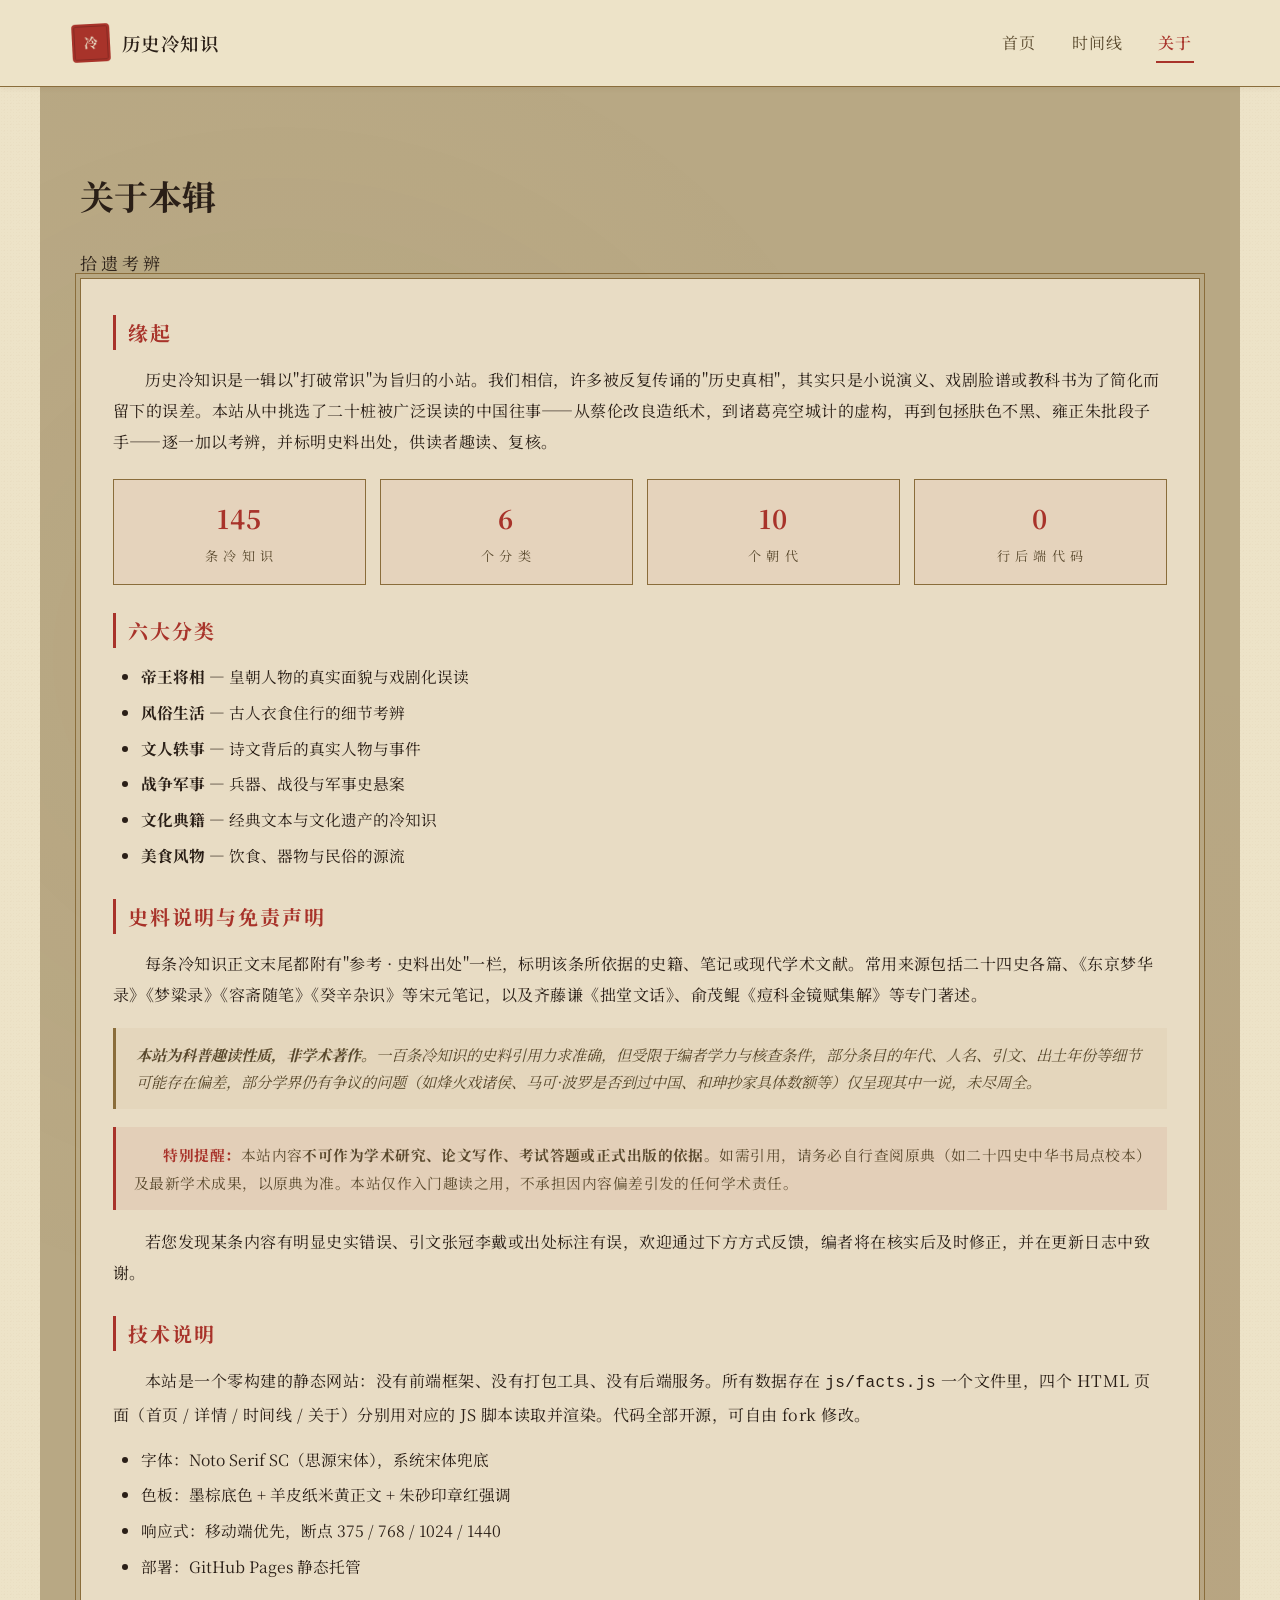
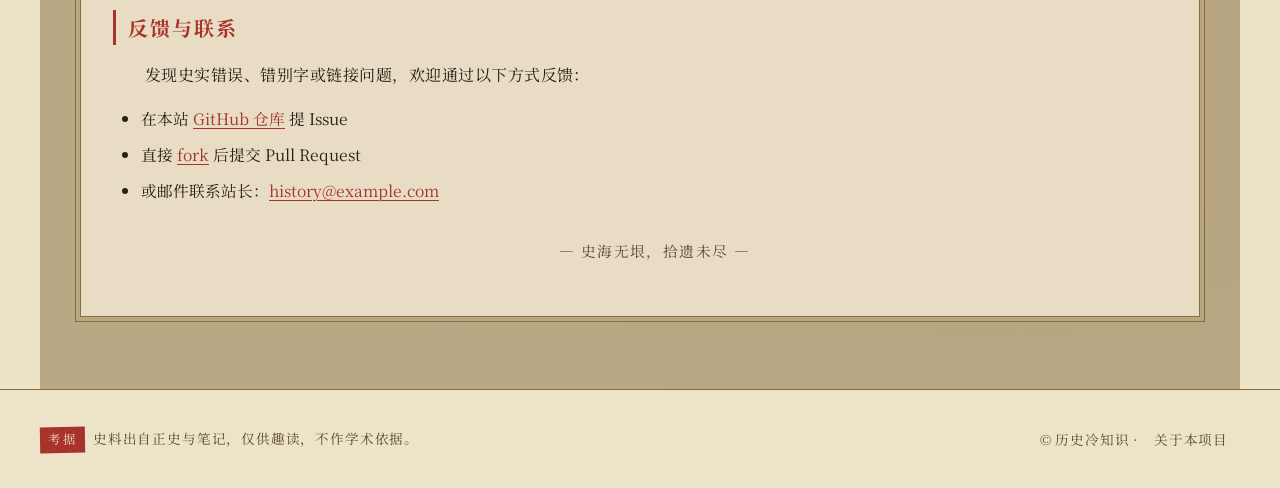
==== commit 261ba7b5: "style: 整站由深色主题翻转为浅色明亮书卷主题 根因：原配色以墨棕#1a1410为主背景，body/header/hero/footer 四处大块深色， 加上茶渍暗斑和重阴影，整体沉重压抑。  本" ====
--- a/about.html
+++ b/about.html
@@ -9,7 +9,7 @@
   <link rel="preconnect" href="https://fonts.googleapis.com">
   <link rel="preconnect" href="https://fonts.gstatic.com" crossorigin>
   <link href="https://fonts.googleapis.com/css2?family=Noto+Serif+SC:wght@400;500;600;700&display=swap" rel="stylesheet">
-<link rel="stylesheet" href="css/style.css?v=17">
+<link rel="stylesheet" href="css/style.css?v=22">
 
   <link rel="icon" href="data:image/svg+xml,%3Csvg xmlns='http://www.w3.org/2000/svg' viewBox='0 0 32 32'%3E%3Crect width='32' height='32' fill='%23a8332a'/%3E%3Ctext x='16' y='22' font-size='16' fill='%23e8dcc4' text-anchor='middle' font-family='serif' font-weight='700'%3E冷%3C/text%3E%3C/svg%3E">
 </head>
--- a/css/style.css
+++ b/css/style.css
@@ -15,18 +15,20 @@
    =========================================================== */
 
 :root {
-  --ink-brown:      #1a1410;
+  /* ink-brown 保留语义名但值改浅 — 主背景米黄 */
+  --ink-brown:      #ede3c8;
+  --paper:          #f7f0dc;
   --parchment:      #e8dcc4;
-  --parchment-dim:  #d4c4a0;
+  --parchment-dim:  #b8a884;
   --cinnabar:       #a8332a;
   --cinnabar-light: #c54a3f;
   --ink-text:       #2a1f17;
-  --ink-soft:       #4a3d33;
+  --ink-soft:       #5a4a2e;
   --gold:           #8a6d3b;
   --font-serif:     "Noto Serif SC","Source Han Serif SC","Songti SC","STSong","SimSun",serif;
   --max-w:          1200px;
-  --shadow-card:    0 4px 18px rgba(0,0,0,0.35);
-  --shadow-hover:   0 10px 28px rgba(168,51,42,0.18);
+  --shadow-card:    0 2px 10px rgba(80,50,15,0.10);
+  --shadow-hover:   0 6px 18px rgba(168,51,42,0.14);
 }
 
 *, *::before, *::after { box-sizing: border-box; }
@@ -39,8 +41,8 @@
   color: var(--ink-text);
   background-color: var(--ink-brown);
   background-image:
-    radial-gradient(rgba(232,220,196,0.02) 1px, transparent 1px),
-    radial-gradient(rgba(232,220,196,0.015) 1px, transparent 1px);
+    radial-gradient(rgba(140,110,50,0.035) 1px, transparent 1px),
+    radial-gradient(rgba(168,51,42,0.02) 1px, transparent 1px);
   background-size: 3px 3px, 7px 7px;
   background-position: 0 0, 1px 2px;
   min-height: 100vh;
@@ -56,7 +58,7 @@
   position: sticky;
   top: 0;
   z-index: 100;
-  box-shadow: 0 2px 12px rgba(0,0,0,0.4);
+  box-shadow: 0 1px 6px rgba(80,50,15,0.08);
 }
 .site-header__inner {
   max-width: var(--max-w);
@@ -72,7 +74,7 @@
   display: flex;
   align-items: center;
   gap: 12px;
-  color: var(--parchment);
+  color: var(--ink-text);
   text-decoration: none;
   font-size: 1.15rem;
   font-weight: 600;
@@ -98,16 +100,16 @@
 }
 .nav { display: flex; gap: 4px; flex-wrap: wrap; }
 .nav a {
-  color: var(--parchment);
+  color: var(--ink-soft);
   padding: 8px 14px;
   border-radius: 2px;
   font-size: 0.95rem;
   letter-spacing: 0.05em;
   position: relative;
 }
-.nav a:hover { background: rgba(232,220,196,0.08); text-decoration: none; }
+.nav a:hover { background: rgba(168,51,42,0.08); text-decoration: none; }
 .nav a.is-active {
-  color: var(--parchment);
+  color: var(--cinnabar);
   font-weight: 600;
 }
 .nav a.is-active::after {
@@ -115,16 +117,17 @@
   position: absolute;
   left: 14px; right: 14px; bottom: 2px;
   height: 2px;
-  background: var(--parchment);
+  background: var(--cinnabar);
 }
 
 /* === Hero（首页） — 古籍化精简版 === */
 .hero {
   background-color: var(--ink-brown);
   background-image:
-    radial-gradient(circle at 30% 20%, rgba(168,51,42,0.10), transparent 55%),
-    radial-gradient(circle at 70% 80%, rgba(176,141,87,0.08), transparent 50%);
-  color: var(--parchment);
+    radial-gradient(circle at 30% 20%, rgba(168,51,42,0.08), transparent 55%),
+    radial-gradient(circle at 70% 80%, rgba(176,141,87,0.10), transparent 50%),
+    linear-gradient(180deg, #f5ebd2 0%, #ede3c8 100%);
+  color: var(--ink-text);
   text-align: center;
   padding: 56px 20px 48px;
   border-bottom: 1px solid var(--gold);
@@ -135,7 +138,7 @@
   content: "";
   position: absolute;
   inset: 0;
-  background-image: repeating-linear-gradient(0deg, rgba(232,220,196,0.02) 0 1px, transparent 1px 4px);
+  background-image: repeating-linear-gradient(0deg, rgba(140,110,50,0.03) 0 1px, transparent 1px 4px);
   pointer-events: none;
 }
 .hero__seal {
@@ -156,11 +159,11 @@
   font-weight: 700;
   letter-spacing: 0.15em;
   margin: 0 0 12px;
-  text-shadow: 0 2px 8px rgba(0,0,0,0.5);
+  text-shadow: none;
 }
 .hero__subtitle {
   font-size: clamp(0.92rem, 2vw, 1.08rem);
-  color: var(--parchment-dim);
+  color: var(--ink-soft);
   letter-spacing: 0.08em;
   max-width: 640px;
   margin: 0 auto;
@@ -203,10 +206,10 @@
     radial-gradient(circle at 20% 30%, rgba(176,141,87,0.05), transparent 40%),
     radial-gradient(circle at 80% 70%, rgba(168,51,42,0.04), transparent 50%);
 }
-/* 首页 page-title/divider 坐在墨棕底上，改用 parchment 浅色 */
+/* 首页 page-title/tab/search — 浅底用深字（与其它页一致）*/
 body:has(.hero) .page-title,
 body:has(.hero) .page-subtitle {
-  color: var(--parchment);
+  color: var(--ink-text);
 }
 body:has(.hero) .divider-ornament {
   color: var(--gold);
@@ -215,16 +218,15 @@
 body:has(.hero) .divider-ornament::after {
   background: linear-gradient(90deg, transparent, var(--gold), transparent);
 }
-/* 首页 tab/搜索框需调整对比 */
 body:has(.hero) .tab-btn {
-  background: rgba(232,220,196,0.08);
+  background: rgba(160,130,60,0.06);
   border-color: var(--gold);
-  color: var(--parchment);
+  color: var(--ink-text);
 }
 body:has(.hero) .tab-btn:hover {
-  background: rgba(176,141,87,0.18);
-  border-color: var(--cinnabar-light);
-  color: var(--parchment);
+  background: rgba(176,141,87,0.14);
+  border-color: var(--cinnabar);
+  color: var(--cinnabar);
 }
 body:has(.hero) .tab-btn.is-active {
   background: var(--cinnabar);
@@ -232,29 +234,29 @@
   color: var(--parchment);
 }
 body:has(.hero) .tab-count {
-  color: var(--parchment-dim);
+  color: var(--ink-soft);
 }
 body:has(.hero) .tab-btn.is-active .tab-count {
   color: var(--parchment);
 }
 body:has(.hero) .search-box__label {
-  background: rgba(232,220,196,0.06);
+  background: rgba(160,130,60,0.05);
   border-color: var(--gold);
 }
 body:has(.hero) .search-box__input {
-  color: var(--parchment);
+  color: var(--ink-text);
 }
 body:has(.hero) .search-box__input::placeholder {
-  color: var(--parchment-dim);
+  color: #8a7a5a;
 }
 body:has(.hero) .search-box__icon {
-  color: var(--parchment-dim);
+  color: var(--ink-soft);
 }
 body:has(.hero) .search-meta {
-  color: var(--parchment-dim);
+  color: var(--ink-soft);
 }
 body:has(.hero) .empty-state {
-  color: var(--parchment-dim);
+  color: var(--ink-soft);
 }
 
 /* === 分类筛选 tab === */
@@ -310,10 +312,10 @@
   background-image:
     /* 1. SVG 噪点滤镜 — 真实纸纹（turbulence 湍流）*/
     url("data:image/svg+xml;utf8,<svg xmlns='http://www.w3.org/2000/svg' width='200' height='200'><filter id='n'><feTurbulence type='fractalNoise' baseFrequency='0.85' numOctaves='2' stitchTiles='stitch'/><feColorMatrix values='0 0 0 0 0.4  0 0 0 0 0.3  0 0 0 0 0.15  0 0 0 0.28 0'/></filter><rect width='100%25' height='100%25' filter='url(%23n)'/></svg>"),
-    /* 2. 茶渍暗斑 — 左下角明显的茶渍 */
-    radial-gradient(ellipse 60% 50% at 15% 85%, rgba(110,70,30,0.30), transparent 60%),
+    /* 2. 茶渍暗斑 — 减弱（浅底不宜过重）*/
+    radial-gradient(ellipse 60% 50% at 15% 85%, rgba(110,70,30,0.12), transparent 60%),
     /* 3. 右上角朱砂晕染 */
-    radial-gradient(ellipse 50% 40% at 85% 15%, rgba(168,51,42,0.18), transparent 55%),
+    radial-gradient(ellipse 50% 40% at 85% 15%, rgba(168,51,42,0.10), transparent 55%),
     /* 4. 整体明暗渐变 — 左上亮、右下暗，模拟纸张光照 */
     linear-gradient(135deg, #f2e5c8 0%, #e8dab8 50%, #d8c8a0 100%);
   background-blend-mode: multiply, normal, normal, normal;
@@ -329,9 +331,9 @@
   cursor: pointer;
   /* 阴影：硬投影（纸张贴桌）+ 模糊扩散 + 内晕（纸张透光）*/
   box-shadow:
-    0 2px 0 rgba(0,0,0,0.06),
-    0 6px 16px rgba(0,0,0,0.22),
-    inset 0 0 40px rgba(140,100,50,0.12);
+    0 2px 0 rgba(80,50,15,0.04),
+    0 4px 12px rgba(80,50,15,0.10),
+    inset 0 0 40px rgba(140,100,50,0.08);
   min-height: 260px;
   grid-column: span 1;
   width: 100%;
@@ -368,10 +370,10 @@
   border-color: var(--cinnabar);
   outline-color: var(--cinnabar);
   box-shadow:
-    0 3px 0 rgba(0,0,0,0.08),
-    0 10px 24px rgba(168,51,42,0.18),
-    0 16px 36px rgba(0,0,0,0.25),
-    inset 0 0 40px rgba(140,100,50,0.15);
+    0 3px 0 rgba(80,50,15,0.06),
+    0 8px 20px rgba(168,51,42,0.14),
+    0 12px 28px rgba(80,50,15,0.12),
+    inset 0 0 40px rgba(140,100,50,0.10);
   text-decoration: none;
 }
 .fact-card:focus-visible {
@@ -557,272 +559,296 @@
   letter-spacing: 0.08em;
 }
 
-/* === 时间线 — 折叠式竹简展开 === */
+/* === 时间线 — 淡雅书卷竹简 === */
 .timeline-container {
+  max-width: 920px;
+  margin: 0 auto;
+  padding: 12px 0;
+}
+
+/* === 朝代竹简标签 === */
+.timeline-dynasty {
+  margin-bottom: 14px;
   position: relative;
-  padding-left: 0;
-  max-width: 900px;
-  margin: 0 auto;
-}
-
-/* 朝代分组 */
-.timeline-dynasty {
-  margin-bottom: 16px;
+}
+
+.timeline-dynasty__header {
+  display: flex;
+  align-items: stretch;
+  gap: 0;
+  width: 100%;
+  padding: 0;
+  background: none;
+  border: none;
+  cursor: pointer;
+  font-family: var(--font-serif);
+  text-align: left;
   position: relative;
-}
-
-/* 朝代标签 — 可点击的按钮 */
-.timeline-dynasty__header {
+  transition: transform 0.3s cubic-bezier(0.22, 1, 0.36, 1);
+  overflow: hidden;
+  border-radius: 4px;
+  box-shadow: 0 1px 3px rgba(80, 50, 15, 0.08);
+}
+.timeline-dynasty__header:hover {
+  transform: translateX(4px);
+  box-shadow: 0 3px 10px rgba(168, 51, 42, 0.12);
+}
+.timeline-dynasty__header:focus-visible {
+  outline: 2px solid var(--cinnabar);
+  outline-offset: 3px;
+}
+
+/* 大竹简片 — 淡竹色 */
+.timeline-dynasty__slip {
+  flex-shrink: 0;
+  width: 54px;
+  min-height: 72px;
+  background:
+    /* 竹节横纹 — 极淡 */
+    linear-gradient(0deg,
+      transparent 0%, transparent 45%,
+      rgba(140,110,50,0.1) 45.5%, rgba(140,110,50,0.1) 46.5%, transparent 47%,
+      transparent 100%),
+    /* 竹纤维竖纹 — 极淡 */
+    repeating-linear-gradient(90deg,
+      rgba(140,110,50,0.04) 0 1px,
+      transparent 1px 3px),
+    /* 淡竹色基色 */
+    linear-gradient(90deg,
+      #e8d9a8 0%, #f0e4b8 30%, #f5ecd0 50%, #f0e4b8 70%, #e8d9a8 100%);
+  border: 1px solid rgba(160, 130, 60, 0.35);
+  border-right: 1px solid rgba(160, 130, 60, 0.2);
+  border-radius: 4px 0 0 4px;
+  position: relative;
+  transition: filter 0.35s ease;
+  display: flex;
+  align-items: center;
+  justify-content: center;
+}
+/* 穿绳孔 */
+.timeline-dynasty__slip::before,
+.timeline-dynasty__slip::after {
+  content: "";
+  position: absolute;
+  left: 50%;
+  transform: translateX(-50%);
+  width: 5px; height: 5px;
+  background: rgba(80, 55, 20, 0.5);
+  border-radius: 50%;
+  box-shadow: inset 0 1px 1px rgba(0,0,0,0.2);
+}
+.timeline-dynasty__slip::before { top: 8px; }
+.timeline-dynasty__slip::after  { bottom: 8px; }
+.timeline-dynasty.is-expanded .timeline-dynasty__slip {
+  filter: brightness(0.96) saturate(1.15);
+}
+
+/* 信息条 — 浅羊皮纸 */
+.timeline-dynasty__info {
+  flex: 1;
   display: flex;
   align-items: center;
   gap: 14px;
-  width: 100%;
-  padding: 18px 24px 18px 32px;
-  background: linear-gradient(135deg, var(--parchment) 0%, var(--parchment-dim) 100%);
-  border: 1px solid var(--gold);
-  outline: 1px solid rgba(138, 109, 59, 0.3);
-  outline-offset: 3px;
-  cursor: pointer;
-  position: relative;
-  transition: border-color 0.3s ease, background 0.3s ease, box-shadow 0.3s ease;
-  font-family: var(--font-serif);
-  text-align: left;
-  /* 竹简感：左侧朱砂装订线 */
-  border-left: 5px solid var(--cinnabar);
-}
-/* 装订线针脚 */
-.timeline-dynasty__header::before {
-  content: "";
-  position: absolute;
-  left: 0; top: 0; bottom: 0;
-  width: 5px;
-  background: var(--cinnabar);
-  background-image: repeating-linear-gradient(
-    0deg,
-    var(--cinnabar) 0 12px,
-    rgba(0,0,0,0.3) 12px 15px
-  );
-}
-.timeline-dynasty__header:hover {
-  border-color: var(--cinnabar);
-  box-shadow: 0 4px 14px rgba(168,51,42,0.15);
-}
-.timeline-dynasty__header:focus-visible {
-  outline: 2px solid var(--cinnabar);
-  outline-offset: 2px;
-  box-shadow: 0 0 0 3px var(--parchment), 0 0 0 5px var(--cinnabar);
-}
-/* 展开状态 — 标签变色 */
-.timeline-dynasty.is-expanded .timeline-dynasty__header {
-  background: linear-gradient(135deg, var(--cinnabar) 0%, #8a2820 100%);
-  border-color: var(--cinnabar);
-  color: var(--parchment);
-  border-bottom-left-radius: 0;
-  border-bottom-right-radius: 0;
-}
-.timeline-dynasty.is-expanded .timeline-dynasty__header::before {
-  background-image: repeating-linear-gradient(
-    0deg,
-    var(--parchment) 0 12px,
-    rgba(0,0,0,0.2) 12px 15px
-  );
-}
-.timeline-dynasty.is-expanded .timeline-dynasty__name {
-  color: var(--parchment);
-}
-.timeline-dynasty.is-expanded .timeline-dynasty__count {
-  color: rgba(232,220,196,0.85);
-  background: rgba(232,220,196,0.15);
-}
-
-/* 朝代名 */
+  padding: 14px 20px;
+  background: linear-gradient(135deg, #faf3e0 0%, #f5ecd7 100%);
+  border: 1px solid rgba(160, 130, 60, 0.25);
+  border-left: none;
+  border-radius: 0 4px 4px 0;
+  transition: background 0.3s ease, border-color 0.3s ease;
+  min-height: 72px;
+  min-width: 0;
+}
+.timeline-dynasty__header:hover .timeline-dynasty__info {
+  border-color: rgba(168, 51, 42, 0.4);
+}
+.timeline-dynasty.is-expanded .timeline-dynasty__info {
+  background: linear-gradient(135deg, #f5ecd7 0%, #ecd9b0 100%);
+  border-color: rgba(168, 51, 42, 0.35);
+  border-radius: 0;
+}
 .timeline-dynasty__name {
-  font-size: 1.4rem;
+  font-size: 1.35rem;
   font-weight: 700;
   letter-spacing: 0.2em;
   color: var(--cinnabar);
   margin: 0;
   flex-shrink: 0;
-  transition: color 0.3s ease;
-}
-/* 朝代计数 */
+}
 .timeline-dynasty__count {
-  font-size: 0.82rem;
-  color: var(--ink-soft);
+  font-size: 0.78rem;
+  color: #6b5a3a;
   letter-spacing: 0.06em;
-  background: rgba(176,141,87,0.12);
+  background: rgba(160, 130, 60, 0.1);
   padding: 3px 10px;
   border-radius: 2px;
-  transition: color 0.3s ease, background 0.3s ease;
   flex-shrink: 0;
 }
-/* 展开/收起提示 */
+.timeline-dynasty.is-expanded .timeline-dynasty__count {
+  background: rgba(168, 51, 42, 0.1);
+  color: var(--cinnabar);
+}
 .timeline-dynasty__toggle {
   margin-left: auto;
-  font-size: 0.85rem;
-  color: var(--ink-soft);
-  letter-spacing: 0.1em;
+  font-size: 0.82rem;
+  color: #8a7a5a;
+  letter-spacing: 0.12em;
   flex-shrink: 0;
   transition: color 0.3s ease;
 }
 .timeline-dynasty.is-expanded .timeline-dynasty__toggle {
-  color: var(--parchment);
-  opacity: 0.8;
-}
-
-/* === 内容区 — 竹简展开动画 === */
+  color: var(--cinnabar);
+}
+
+/* === 内容区 — 浅米黄卷轴底 === */
 .timeline-dynasty__content {
   max-height: 0;
   overflow: hidden;
   transition: max-height 0.5s cubic-bezier(0.22, 1, 0.36, 1);
-  /* 展开时背景 — 羊皮纸 */
-  background: var(--parchment);
-  background-image:
-    repeating-linear-gradient(135deg, rgba(176,141,87,0.03) 0 1px, transparent 1px 3px),
-    linear-gradient(145deg, rgba(255,250,235,0.3), transparent 60%);
-  border: 1px solid var(--gold);
-  border-top: none;
+  background: linear-gradient(180deg, #faf5e6 0%, #f5eed8 100%);
+  border: 1px solid rgba(160, 130, 60, 0.22);
+  border-top: 1px dashed rgba(160, 130, 60, 0.3);
+  border-radius: 0 0 4px 4px;
 }
 .timeline-dynasty.is-expanded .timeline-dynasty__content {
-  max-height: 5000px;
-  border-color: var(--cinnabar);
-  border-top: 1px solid rgba(168,51,42,0.2);
-  box-shadow: 0 6px 18px rgba(0,0,0,0.12);
-}
-/* 内容内层 — 留出左侧装订线空间 */
+  max-height: 8000px;
+  box-shadow: 0 4px 14px rgba(80, 50, 15, 0.06);
+}
 .timeline-dynasty__inner {
-  padding: 20px 24px 20px 32px;
-  position: relative;
-}
-/* 内层左侧装订线延续 */
-.timeline-dynasty__inner::before {
-  content: "";
-  position: absolute;
-  left: 0; top: 0; bottom: 0;
-  width: 5px;
-  background: var(--cinnabar);
-  background-image: repeating-linear-gradient(
-    0deg,
-    var(--cinnabar) 0 12px,
-    rgba(0,0,0,0.2) 12px 15px
-  );
-  opacity: 0.5;
+  padding: 18px 18px 22px;
 }
 
 /* 空朝代 */
 .timeline-empty {
   text-align: center;
-  color: var(--ink-soft);
+  color: #8a7a5a;
   padding: 24px;
-  font-size: 0.92rem;
+  font-size: 0.9rem;
   letter-spacing: 0.08em;
-  border: 1px dashed var(--gold);
-  background: rgba(176,141,87,0.04);
-  border-radius: 2px;
 }
 .is-empty .timeline-dynasty__header {
   opacity: 0.5;
   cursor: default;
-}
-.is-empty .timeline-dynasty__toggle {
-  display: none;
-}
-
-/* === 条目列表 — 双列 === */
+  pointer-events: none;
+}
+
+/* === 条目 — 小竹简 === */
 .timeline-list {
   display: grid;
   grid-template-columns: 1fr;
-  gap: 12px;
-}
-/* 条目 */
+  gap: 10px;
+}
 .timeline-item {
-  display: block;
-  padding: 14px 16px;
-  background: rgba(232,220,196,0.5);
-  border: 1px solid rgba(138, 109, 59, 0.3);
-  border-left: 3px solid var(--gold);
-  border-radius: 2px;
-  transition: border-color 0.3s ease, transform 0.3s ease, box-shadow 0.3s ease, background 0.3s ease;
-}
+  display: flex;
+  align-items: stretch;
+  gap: 0;
+  background:
+    /* 竹纤维 */
+    repeating-linear-gradient(90deg,
+      rgba(140,110,50,0.03) 0 1px,
+      transparent 1px 3px),
+    /* 淡竹色 */
+    linear-gradient(90deg,
+      #efe2b0 0%, #f5ecc8 40%, #f5ecc8 60%, #efe2b0 100%);
+  border: 1px solid rgba(160, 130, 60, 0.3);
+  border-radius: 4px;
+  position: relative;
+  transition: transform 0.28s cubic-bezier(0.22, 1, 0.36, 1),
+              box-shadow 0.28s ease,
+              border-color 0.28s ease;
+  box-shadow: 0 1px 2px rgba(80, 50, 15, 0.06);
+  overflow: hidden;
+}
+/* 小竹简穿绳孔 */
+.timeline-item::before,
+.timeline-item::after {
+  content: "";
+  position: absolute;
+  left: 9px;
+  width: 4px; height: 4px;
+  background: rgba(80, 55, 20, 0.4);
+  border-radius: 50%;
+}
+.timeline-item::before { top: 8px; }
+.timeline-item::after  { bottom: 8px; }
 .timeline-item:hover {
-  border-left-color: var(--cinnabar);
-  transform: translateX(4px);
-  box-shadow: 0 4px 12px rgba(168,51,42,0.1);
-  background: rgba(232,220,196,0.8);
-}
-.timeline-item__body { min-width: 0; }
+  transform: translateY(-2px);
+  border-color: rgba(168, 51, 42, 0.45);
+  box-shadow: 0 4px 12px rgba(168, 51, 42, 0.12);
+}
+
+/* 条目内容 */
+.timeline-item__body {
+  flex: 1;
+  padding: 11px 14px 11px 24px;
+  min-width: 0;
+}
 .timeline-item__ordinal {
-  font-size: 0.72rem;
+  font-size: 0.7rem;
   color: var(--cinnabar);
   letter-spacing: 0.15em;
   font-weight: 600;
-  margin-bottom: 4px;
+  margin-bottom: 3px;
+  opacity: 0.85;
 }
 .timeline-item__title {
-  font-size: 1.02rem;
+  font-size: 0.98rem;
   font-weight: 600;
-  margin: 0 0 6px;
-  color: var(--ink-text);
-  line-height: 1.45;
+  margin: 0 0 4px;
+  color: var(--ink-text);
+  line-height: 1.4;
 }
 .timeline-item__title a { color: inherit; text-decoration: none; }
 .timeline-item__title a:hover { color: var(--cinnabar); }
 .timeline-item__summary {
-  font-size: 0.88rem;
-  color: var(--ink-soft);
-  line-height: 1.7;
-  margin: 0 0 6px;
+  font-size: 0.83rem;
+  color: #5a4a2e;
+  line-height: 1.6;
+  margin: 0 0 5px;
   display: -webkit-box;
   -webkit-line-clamp: 2;
   -webkit-box-orient: vertical;
   overflow: hidden;
 }
 .timeline-item__cat {
-  font-size: 0.76rem;
+  font-size: 0.7rem;
   color: var(--cinnabar);
   letter-spacing: 0.1em;
   font-weight: 500;
-}
-
-/* 响应式：桌面双列 */
+  opacity: 0.75;
+}
+
+/* 响应式 */
 @media (min-width: 768px) {
   .timeline-list {
     grid-template-columns: repeat(2, 1fr);
-    gap: 14px 16px;
+    gap: 12px 14px;
   }
 }
 @media (min-width: 1024px) {
-  .timeline-list { gap: 16px 20px; }
+  .timeline-list { gap: 14px 18px; }
   .timeline-dynasty__name { font-size: 1.5rem; }
-}
-/* 手机 */
+  .timeline-dynasty__slip { width: 62px; min-height: 80px; }
+}
 @media (max-width: 480px) {
-  .timeline-dynasty__header {
-    padding: 14px 16px 14px 24px;
-    gap: 8px;
-  }
-  .timeline-dynasty__name {
-    font-size: 1.15rem;
-  }
-  .timeline-dynasty__count {
-    font-size: 0.72rem;
-  }
-  .timeline-dynasty__toggle {
-    font-size: 0.78rem;
-  }
-  .timeline-dynasty__inner {
-    padding: 16px 16px 16px 24px;
-  }
-}
-
-/* prefers-reduced-motion */
+  .timeline-dynasty__header { overflow: hidden; }
+  .timeline-dynasty__slip { width: 40px; min-height: 64px; }
+  .timeline-dynasty__slip::before,
+  .timeline-dynasty__slip::after { width: 4px; height: 4px; }
+  .timeline-dynasty__info { padding: 11px 14px; gap: 8px; min-height: 64px; min-width: 0; }
+  .timeline-dynasty__name { font-size: 1.1rem; }
+  .timeline-dynasty__count { font-size: 0.7rem; }
+  .timeline-dynasty__toggle { font-size: 0.76rem; }
+  .timeline-dynasty__inner { padding: 14px 12px 18px; }
+  .timeline-item::before, .timeline-item::after { left: 7px; width: 3px; height: 3px; }
+  .timeline-item__body { padding: 9px 12px 9px 20px; }
+}
+
 @media (prefers-reduced-motion: reduce) {
-  .timeline-dynasty__content {
-    transition: none;
-  }
-  .timeline-item:hover {
-    transform: none;
-  }
+  .timeline-dynasty__header, .timeline-dynasty__header:hover,
+  .timeline-item, .timeline-item:hover {
+    transform: none; transition: none;
+  }
+  .timeline-dynasty__content { transition: none; }
 }
 /* === 关于页 === */
 .about-content {
@@ -926,7 +952,7 @@
 /* === 页脚 === */
 .site-footer {
   background-color: var(--ink-brown);
-  color: var(--parchment-dim);
+  color: var(--ink-soft);
   border-top: 1px solid var(--gold);
   padding: 28px 20px;
   font-size: 0.85rem;
@@ -942,7 +968,7 @@
   gap: 12px;
 }
 .site-footer a {
-  color: var(--parchment-dim);
+  color: var(--ink-soft);
   display: inline-block;
   padding: 8px 12px;
   min-height: 44px;
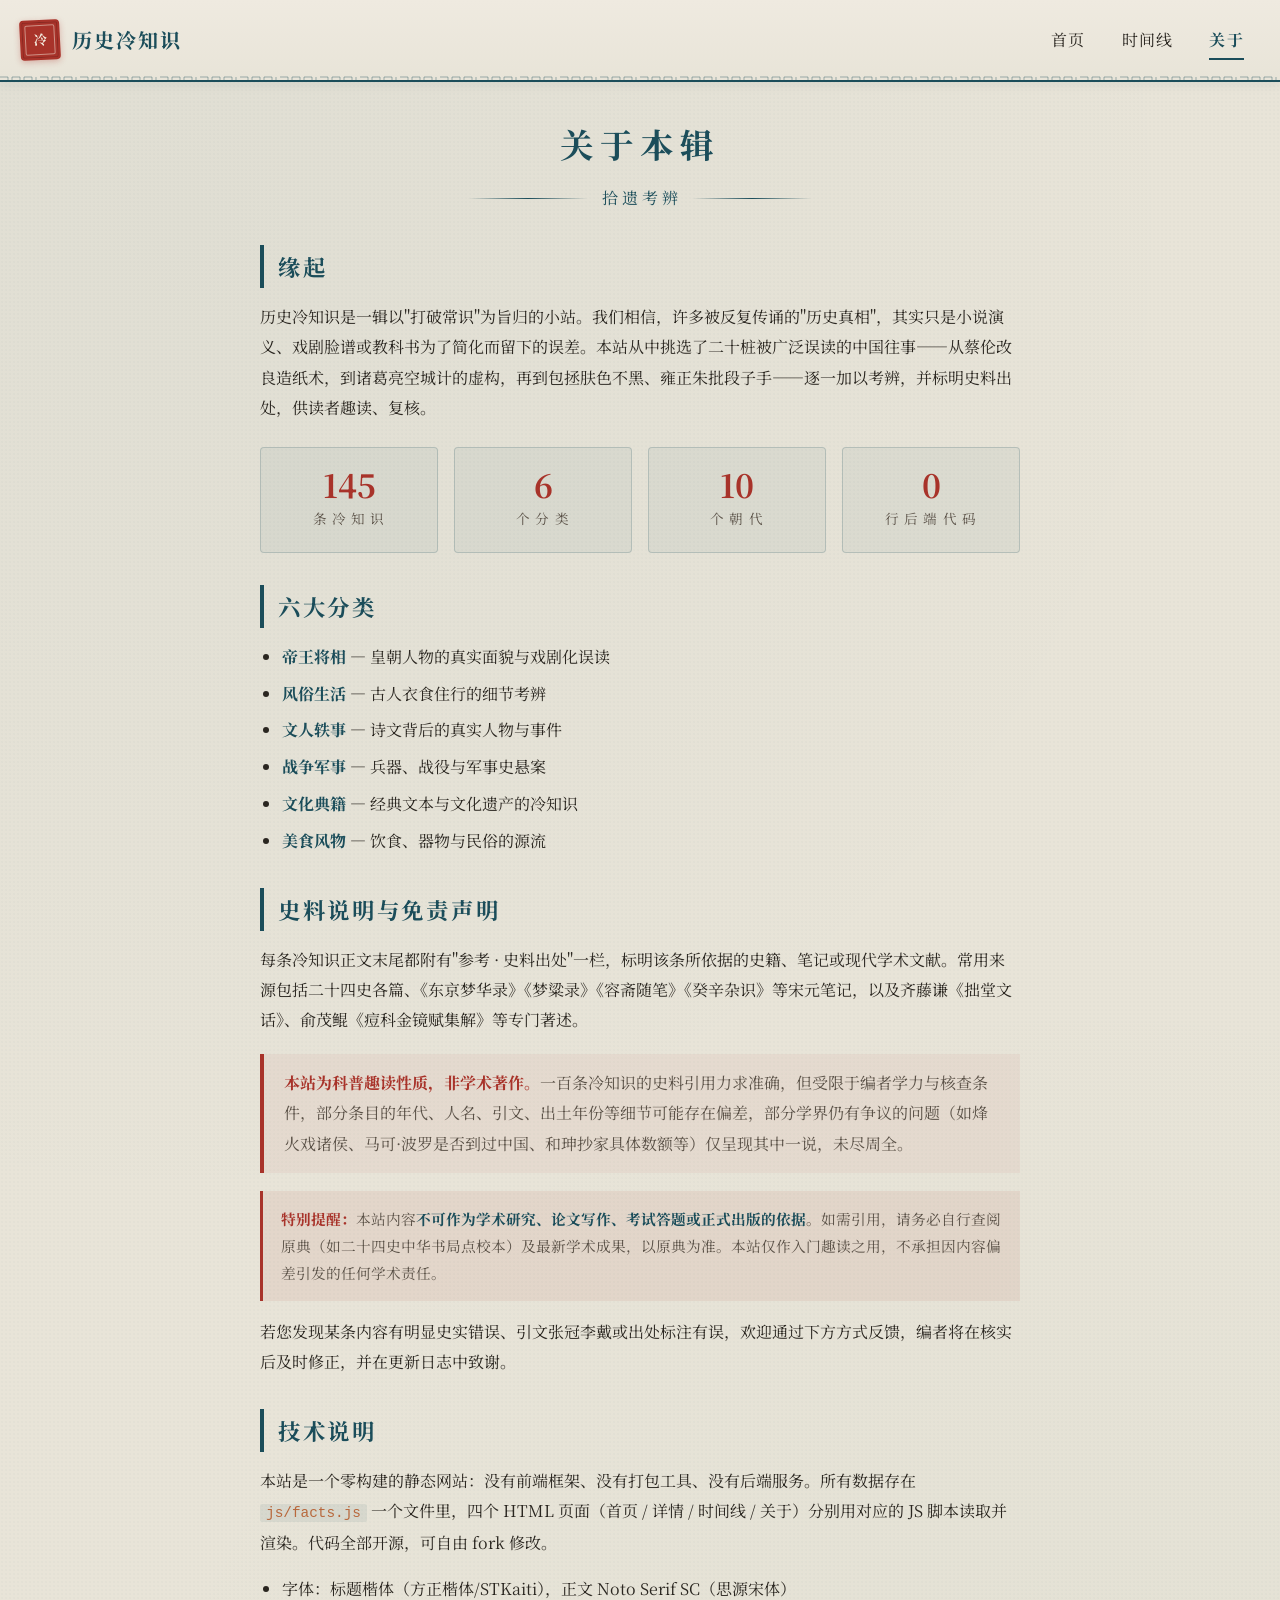
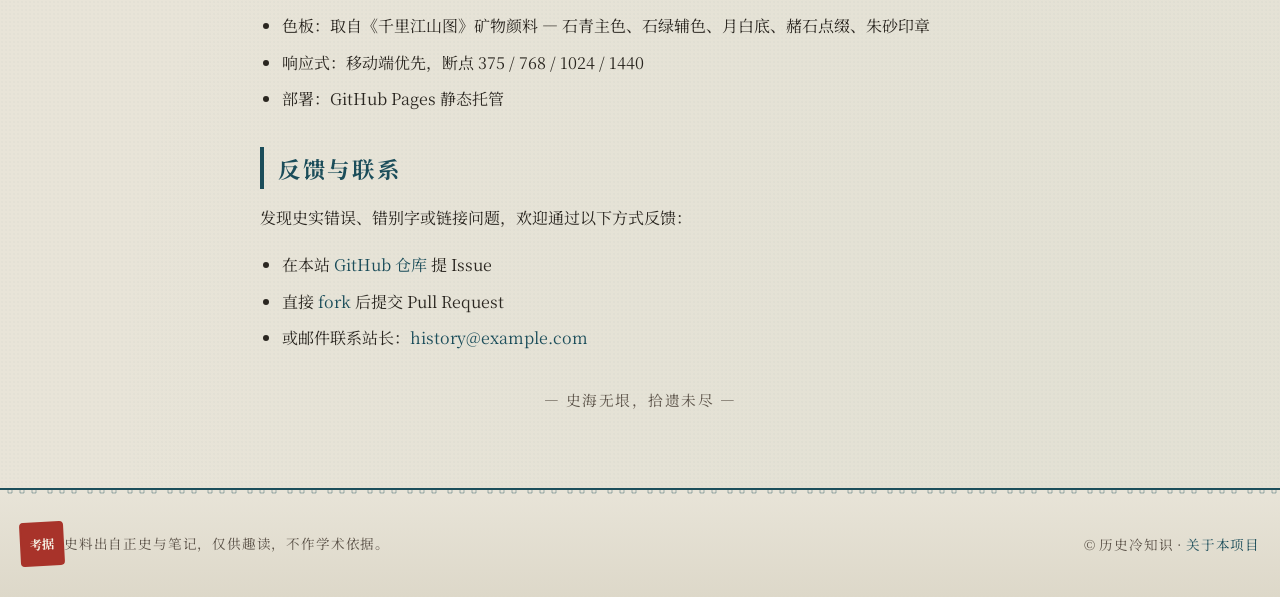
==== commit 99a04dcd: "feat: 整站重设计为《千里江山图》矿物颜料主题 完全替换原墨棕/羊皮纸配色，采用王希孟《千里江山图》矿物颜料色系：  色板： - 石青 #1B4D5A（主色）— 矿物蓝铜矿，贯穿边框/标题/导航 " ====
--- a/about.html
+++ b/about.html
@@ -4,12 +4,12 @@
   <meta charset="UTF-8">
   <meta name="viewport" content="width=device-width, initial-scale=1.0">
   <meta name="description" content="关于历史冷知识 — 一个用复古典籍风搭建的静态小站，收录 20 条打破常识的中国历史小考。">
-  <meta name="theme-color" content="#1a1410">
+  <meta name="theme-color" content="#1B4D5A">
   <title>关于 · 历史冷知识</title>
   <link rel="preconnect" href="https://fonts.googleapis.com">
   <link rel="preconnect" href="https://fonts.gstatic.com" crossorigin>
   <link href="https://fonts.googleapis.com/css2?family=Noto+Serif+SC:wght@400;500;600;700&display=swap" rel="stylesheet">
-<link rel="stylesheet" href="css/style.css?v=22">
+<link rel="stylesheet" href="css/style.css?v=23">
 
   <link rel="icon" href="data:image/svg+xml,%3Csvg xmlns='http://www.w3.org/2000/svg' viewBox='0 0 32 32'%3E%3Crect width='32' height='32' fill='%23a8332a'/%3E%3Ctext x='16' y='22' font-size='16' fill='%23e8dcc4' text-anchor='middle' font-family='serif' font-weight='700'%3E冷%3C/text%3E%3C/svg%3E">
 </head>
@@ -82,8 +82,8 @@
     <h2>技术说明</h2>
     <p>本站是一个零构建的静态网站：没有前端框架、没有打包工具、没有后端服务。所有数据存在 <code>js/facts.js</code> 一个文件里，四个 HTML 页面（首页 / 详情 / 时间线 / 关于）分别用对应的 JS 脚本读取并渲染。代码全部开源，可自由 fork 修改。</p>
     <ul>
-      <li>字体：Noto Serif SC（思源宋体），系统宋体兜底</li>
-      <li>色板：墨棕底色 + 羊皮纸米黄正文 + 朱砂印章红强调</li>
+      <li>字体：标题楷体（方正楷体/STKaiti），正文 Noto Serif SC（思源宋体）</li>
+      <li>色板：取自《千里江山图》矿物颜料 — 石青主色、石绿辅色、月白底、赭石点缀、朱砂印章</li>
       <li>响应式：移动端优先，断点 375 / 768 / 1024 / 1440</li>
       <li>部署：GitHub Pages 静态托管</li>
     </ul>
--- a/css/style.css
+++ b/css/style.css
@@ -1,64 +1,84 @@
-﻿/* ===========================================================
-   历史冷知识 · 复古典籍风设计系统
+/* ===========================================================
+   历史冷知识 · 千里江山图矿物颜料主题
    ----------------------------------------------------------
-   色板：
-     --ink-brown      #1a1410  墨棕（主背景）
-     --parchment      #e8dcc4  羊皮纸米黄（正文/卡片底）
-     --parchment-dim  #d4c4a0  羊皮纸暗
-     --cinnabar       #a8332a  朱砂印章红（强调）
-     --cinnabar-light #c54a3f  朱砂浅
-     --ink-text       #2a1f17  墨字
-     --ink-soft       #4a3d33  墨字柔
-     --gold           #b08d57  古铜金（次强调/分割线）
-   字体：思源宋体优先，系统宋体兜底
-   断点：375 / 768 / 1024 / 1440
+   色板（取自王希孟《千里江山图》矿物颜料）：
+     --shi-qing    #1B4D5A  石青（主色）— 蓝铜矿
+     --shi-lv      #5C8A6E  石绿（辅色）— 孔雀石
+     --yue-bai     #E8E4D8  月白（背景）— 蛤粉
+     --zhe-shi     #B8683C  赭石（点缀）— 赭石
+     --zhu-sha     #A8332A  朱砂（印章）— 辰砂
+     --mo-hei      #2A2620  墨黑（正文）
+     --zhi-huang   #F2EDE0  纸黄（卡片底）
+     --jin-hui     #C9BFA8  金灰（弱边框）
+   字体：标题楷体，正文宋体
    =========================================================== */
 
 :root {
-  /* ink-brown 保留语义名但值改浅 — 主背景米黄 */
-  --ink-brown:      #ede3c8;
-  --paper:          #f7f0dc;
-  --parchment:      #e8dcc4;
-  --parchment-dim:  #b8a884;
-  --cinnabar:       #a8332a;
-  --cinnabar-light: #c54a3f;
-  --ink-text:       #2a1f17;
-  --ink-soft:       #5a4a2e;
-  --gold:           #8a6d3b;
-  --font-serif:     "Noto Serif SC","Source Han Serif SC","Songti SC","STSong","SimSun",serif;
+  --shi-qing:    #1B4D5A;
+  --shi-lv:      #5C8A6E;
+  --yue-bai:     #E8E4D8;
+  --zhe-shi:     #B8683C;
+  --zhu-sha:     #A8332A;
+  --mo-hei:      #2A2620;
+  --zhi-huang:   #F2EDE0;
+  --jin-hui:     #C9BFA8;
+
+  --ink-brown:      var(--yue-bai);
+  --parchment:      var(--zhi-huang);
+  --parchment-dim:  var(--jin-hui);
+  --cinnabar:       var(--zhu-sha);
+  --cinnabar-light: #C84A3F;
+  --ink-text:       var(--mo-hei);
+  --ink-soft:       #5A5147;
+  --gold:           var(--shi-qing);
+  --qing-deep:      #123640;
+  --qing-soft:      #2E6B7A;
+
+  --font-kai:  "FZKai-Z03","STKaiti","KaiTi","楷体","FangSong","Noto Serif SC",serif;
+  --font-serif:"Noto Serif SC","Source Han Serif SC","Songti SC","STSong","SimSun",serif;
   --max-w:          1200px;
-  --shadow-card:    0 2px 10px rgba(80,50,15,0.10);
-  --shadow-hover:   0 6px 18px rgba(168,51,42,0.14);
+  --shadow-card:    0 2px 10px rgba(27,77,90,0.10);
+  --shadow-hover:   0 8px 24px rgba(27,77,90,0.18);
 }
 
 *, *::before, *::after { box-sizing: border-box; }
 html { -webkit-text-size-adjust: 100%; }
+
 body {
   margin: 0;
   font-family: var(--font-serif);
   font-size: 16px;
-  line-height: 1.75;
+  line-height: 1.8;
   color: var(--ink-text);
-  background-color: var(--ink-brown);
+  background-color: var(--yue-bai);
   background-image:
-    radial-gradient(rgba(140,110,50,0.035) 1px, transparent 1px),
-    radial-gradient(rgba(168,51,42,0.02) 1px, transparent 1px);
-  background-size: 3px 3px, 7px 7px;
-  background-position: 0 0, 1px 2px;
+    radial-gradient(circle at 15% 10%, rgba(27,77,90,0.04), transparent 45%),
+    radial-gradient(circle at 85% 90%, rgba(92,138,110,0.04), transparent 45%),
+    radial-gradient(rgba(27,77,90,0.025) 1px, transparent 1px);
+  background-size: auto, auto, 4px 4px;
   min-height: 100vh;
 }
 img { max-width: 100%; display: block; }
-a { color: var(--cinnabar); text-decoration: none; transition: color 0.2s; }
-a:hover { color: var(--cinnabar-light); text-decoration: underline; text-underline-offset: 3px; }
+a { color: var(--shi-qing); text-decoration: none; transition: color 0.2s; }
+a:hover { color: var(--zhe-shi); text-decoration: underline; text-underline-offset: 3px; }
 
 /* === 顶部导航 === */
 .site-header {
-  background-color: var(--ink-brown);
-  border-bottom: 1px solid var(--gold);
+  background: linear-gradient(180deg, #EFEAE0 0%, var(--yue-bai) 100%);
+  border-bottom: 2px solid var(--shi-qing);
   position: sticky;
   top: 0;
   z-index: 100;
-  box-shadow: 0 1px 6px rgba(80,50,15,0.08);
+  box-shadow: 0 2px 10px rgba(27,77,90,0.08);
+}
+.site-header::after {
+  content: "";
+  position: absolute;
+  left: 0; right: 0; bottom: -2px;
+  height: 6px;
+  background-image: url("data:image/svg+xml;utf8,<svg xmlns='http://www.w3.org/2000/svg' width='40' height='6' viewBox='0 0 40 6'><path d='M0 1h8v4h4V1h8v4h4V1h8v4h4V1' fill='none' stroke='%231B4D5A' stroke-width='1' opacity='0.4'/></svg>");
+  background-repeat: repeat-x;
+  pointer-events: none;
 }
 .site-header__inner {
   max-width: var(--max-w);
@@ -74,11 +94,12 @@
   display: flex;
   align-items: center;
   gap: 12px;
-  color: var(--ink-text);
+  color: var(--shi-qing);
   text-decoration: none;
-  font-size: 1.15rem;
-  font-weight: 600;
-  letter-spacing: 0.08em;
+  font-family: var(--font-kai);
+  font-size: 1.25rem;
+  font-weight: 700;
+  letter-spacing: 0.1em;
   padding-block: 6px;
   min-height: 44px;
 }
@@ -86,51 +107,62 @@
   display: inline-flex;
   align-items: center;
   justify-content: center;
-  width: 38px;
-  height: 38px;
-  background: var(--cinnabar);
-  color: var(--parchment);
-  font-size: 0.85rem;
+  width: 40px;
+  height: 40px;
+  background: var(--zhu-sha);
+  color: #F5EFE2;
+  font-family: var(--font-kai);
+  font-size: 0.82rem;
   font-weight: 700;
-  border: 2px solid var(--cinnabar);
+  border: 2px solid var(--zhu-sha);
   border-radius: 4px;
   transform: rotate(-3deg);
-  box-shadow: 0 0 0 1px rgba(0,0,0,0.2) inset;
+  box-shadow: 0 0 0 1px rgba(0,0,0,0.2) inset, 0 2px 6px rgba(168,51,42,0.3);
   letter-spacing: 0;
+  position: relative;
+}
+.brand__seal::after {
+  content: "";
+  position: absolute;
+  inset: 3px;
+  border: 1px solid rgba(245,239,226,0.5);
+  border-radius: 2px;
+  pointer-events: none;
 }
 .nav { display: flex; gap: 4px; flex-wrap: wrap; }
 .nav a {
-  color: var(--ink-soft);
-  padding: 8px 14px;
+  color: var(--ink-text);
+  padding: 8px 16px;
   border-radius: 2px;
-  font-size: 0.95rem;
-  letter-spacing: 0.05em;
-  position: relative;
-}
-.nav a:hover { background: rgba(168,51,42,0.08); text-decoration: none; }
+  font-family: var(--font-kai);
+  font-size: 1rem;
+  letter-spacing: 0.08em;
+  position: relative;
+}
+.nav a:hover { background: rgba(27,77,90,0.08); text-decoration: none; color: var(--shi-qing); }
 .nav a.is-active {
-  color: var(--cinnabar);
-  font-weight: 600;
+  color: var(--shi-qing);
+  font-weight: 700;
 }
 .nav a.is-active::after {
   content: "";
   position: absolute;
-  left: 14px; right: 14px; bottom: 2px;
+  left: 16px; right: 16px; bottom: 2px;
   height: 2px;
-  background: var(--cinnabar);
-}
-
-/* === Hero（首页） — 古籍化精简版 === */
+  background: var(--shi-qing);
+}
+
+
+/* === Hero（首页）— 青绿山水卷首 === */
 .hero {
-  background-color: var(--ink-brown);
-  background-image:
-    radial-gradient(circle at 30% 20%, rgba(168,51,42,0.08), transparent 55%),
-    radial-gradient(circle at 70% 80%, rgba(176,141,87,0.10), transparent 50%),
-    linear-gradient(180deg, #f5ebd2 0%, #ede3c8 100%);
+  background:
+    radial-gradient(circle at 30% 20%, rgba(27,77,90,0.10), transparent 55%),
+    radial-gradient(circle at 70% 80%, rgba(92,138,110,0.12), transparent 50%),
+    linear-gradient(180deg, #EFEAE0 0%, var(--yue-bai) 100%);
   color: var(--ink-text);
   text-align: center;
-  padding: 56px 20px 48px;
-  border-bottom: 1px solid var(--gold);
+  padding: 64px 20px 56px;
+  border-bottom: 1px solid rgba(27,77,90,0.15);
   position: relative;
   overflow: hidden;
 }
@@ -138,247 +170,294 @@
   content: "";
   position: absolute;
   inset: 0;
-  background-image: repeating-linear-gradient(0deg, rgba(140,110,50,0.03) 0 1px, transparent 1px 4px);
+  background-image: url("data:image/svg+xml;utf8,<svg xmlns='http://www.w3.org/2000/svg' width='1200' height='200' viewBox='0 0 1200 200' preserveAspectRatio='none'><path d='M0 180 Q150 100 300 140 T600 110 T900 130 T1200 100 L1200 200 L0 200Z' fill='%231B4D5A' opacity='0.06'/><path d='M0 195 Q200 150 400 175 T800 160 T1200 145 L1200 200 L0 200Z' fill='%235C8A6E' opacity='0.09'/></svg>");
+  background-position: bottom center;
+  background-repeat: no-repeat;
+  background-size: 100% auto;
   pointer-events: none;
 }
 .hero__seal {
   display: inline-block;
-  background: var(--cinnabar);
-  color: var(--parchment);
-  padding: 6px 16px;
-  font-size: 0.88rem;
+  background: var(--zhu-sha);
+  color: #F5EFE2;
+  font-family: var(--font-kai);
+  padding: 6px 18px;
+  font-size: 0.9rem;
   letter-spacing: 0.4em;
   text-indent: 0.4em;
-  border: 2px solid var(--cinnabar);
+  border: 2px solid var(--zhu-sha);
   transform: rotate(-2deg);
-  box-shadow: 0 0 0 1px rgba(0,0,0,0.25) inset, 0 4px 12px rgba(168,51,42,0.4);
+  box-shadow: 0 0 0 1px rgba(0,0,0,0.2) inset, 0 3px 10px rgba(168,51,42,0.3);
   margin-bottom: 18px;
+  position: relative;
 }
 .hero__title {
-  font-size: clamp(1.8rem, 4vw, 2.6rem);
+  font-family: var(--font-kai);
+  font-size: clamp(2rem, 5vw, 3rem);
   font-weight: 700;
-  letter-spacing: 0.15em;
-  margin: 0 0 12px;
+  letter-spacing: 0.2em;
+  margin: 0 0 14px;
+  color: var(--shi-qing);
   text-shadow: none;
+  position: relative;
 }
 .hero__subtitle {
-  font-size: clamp(0.92rem, 2vw, 1.08rem);
-  color: var(--ink-soft);
-  letter-spacing: 0.08em;
+  font-size: clamp(0.95rem, 2vw, 1.1rem);
+  color: var(--ink-soft);
+  letter-spacing: 0.1em;
   max-width: 640px;
   margin: 0 auto;
-  line-height: 1.8;
+  line-height: 1.9;
+  position: relative;
 }
 .hero__rule {
-  margin: 22px auto 0;
-  width: 100px;
-  height: 1px;
-  background: linear-gradient(90deg, transparent, var(--gold), transparent);
-}
-/* 古籍版心线 — hero 底部一条朱砂红细线，模仿古籍版心 */
-.hero__rule::after {
-  content: "";
-  display: block;
-  width: 32px;
-  height: 2px;
-  background: var(--cinnabar);
-  margin: 6px auto 0;
-}
-
-/* === 主内容容器 — 首页墨棕底+留白，其他页 parchment-dim === */
+  margin: 26px auto 0;
+  width: 120px;
+  height: 14px;
+  background: url("data:image/svg+xml;utf8,<svg xmlns='http://www.w3.org/2000/svg' width='120' height='14' viewBox='0 0 120 14'><line x1='0' y1='7' x2='46' y2='7' stroke='%231B4D5A' stroke-width='1'/><line x1='74' y1='7' x2='120' y2='7' stroke='%231B4D5A' stroke-width='1'/><circle cx='60' cy='7' r='5' fill='none' stroke='%23A8332A' stroke-width='1'/><circle cx='60' cy='7' r='1.5' fill='%23A8332A'/></svg>") center/contain no-repeat;
+}
+
+/* === 主内容容器 === */
 main {
   max-width: var(--max-w);
   margin: 0 auto;
-  padding: 48px 20px 64px;
-  min-height: calc(100vh - 200px);
-  position: relative;
-  z-index: 2;
-}
-/* 首页（有 hero）：main 透明，透出 body 墨棕底，卡片作为独立"书页"浮起 */
+  padding: 32px 20px 60px;
+}
 body:has(.hero) main {
-  margin-top: -20px;
+  margin-top: -24px;
   background: transparent;
 }
-/* 非首页（详情/时间线/关于）：用 parchment-dim 浅底，让 page-title 等可读 */
-body:not(:has(.hero)) main {
-  background-color: var(--parchment-dim);
-  background-image:
-    radial-gradient(circle at 20% 30%, rgba(176,141,87,0.05), transparent 40%),
-    radial-gradient(circle at 80% 70%, rgba(168,51,42,0.04), transparent 50%);
-}
-/* 首页 page-title/tab/search — 浅底用深字（与其它页一致）*/
+.page-title {
+  font-family: var(--font-kai);
+  font-size: clamp(1.6rem, 3vw, 2.1rem);
+  font-weight: 700;
+  letter-spacing: 0.18em;
+  color: var(--shi-qing);
+  text-align: center;
+  margin: 0 0 10px;
+}
+.page-subtitle {
+  text-align: center;
+  color: var(--ink-soft);
+  letter-spacing: 0.06em;
+  margin: 0 auto 18px;
+  max-width: 560px;
+}
+.divider-ornament {
+  display: flex;
+  align-items: center;
+  justify-content: center;
+  gap: 14px;
+  margin: 0 auto 32px;
+  color: var(--shi-qing);
+}
+.divider-ornament::before,
+.divider-ornament::after {
+  content: "";
+  flex: 0 1 120px;
+  height: 1px;
+  background: linear-gradient(90deg, transparent, var(--shi-qing), transparent);
+}
+.page-header {
+  text-align: center;
+  padding: 40px 20px 10px;
+}
+
+/* 首页 has(.hero) 覆盖（月白底用墨字）*/
 body:has(.hero) .page-title,
-body:has(.hero) .page-subtitle {
-  color: var(--ink-text);
-}
-body:has(.hero) .divider-ornament {
-  color: var(--gold);
-}
+body:has(.hero) .page-subtitle { color: var(--shi-qing); }
+body:has(.hero) .divider-ornament { color: var(--shi-qing); }
 body:has(.hero) .divider-ornament::before,
 body:has(.hero) .divider-ornament::after {
-  background: linear-gradient(90deg, transparent, var(--gold), transparent);
+  background: linear-gradient(90deg, transparent, var(--shi-qing), transparent);
 }
 body:has(.hero) .tab-btn {
-  background: rgba(160,130,60,0.06);
-  border-color: var(--gold);
+  background: rgba(27,77,90,0.06);
+  border-color: rgba(27,77,90,0.3);
   color: var(--ink-text);
 }
 body:has(.hero) .tab-btn:hover {
-  background: rgba(176,141,87,0.14);
-  border-color: var(--cinnabar);
-  color: var(--cinnabar);
+  background: rgba(27,77,90,0.12);
+  border-color: var(--shi-qing);
+  color: var(--shi-qing);
 }
 body:has(.hero) .tab-btn.is-active {
-  background: var(--cinnabar);
-  border-color: var(--cinnabar);
-  color: var(--parchment);
-}
-body:has(.hero) .tab-count {
-  color: var(--ink-soft);
-}
-body:has(.hero) .tab-btn.is-active .tab-count {
-  color: var(--parchment);
-}
+  background: var(--shi-qing);
+  border-color: var(--shi-qing);
+  color: #F5EFE2;
+}
+body:has(.hero) .tab-count { color: var(--ink-soft); }
+body:has(.hero) .tab-btn.is-active .tab-count { color: #F5EFE2; }
 body:has(.hero) .search-box__label {
-  background: rgba(160,130,60,0.05);
-  border-color: var(--gold);
-}
-body:has(.hero) .search-box__input {
-  color: var(--ink-text);
-}
-body:has(.hero) .search-box__input::placeholder {
-  color: #8a7a5a;
-}
-body:has(.hero) .search-box__icon {
-  color: var(--ink-soft);
-}
-body:has(.hero) .search-meta {
-  color: var(--ink-soft);
-}
-body:has(.hero) .empty-state {
-  color: var(--ink-soft);
-}
+  background: rgba(27,77,90,0.05);
+  border-color: rgba(27,77,90,0.3);
+}
+body:has(.hero) .search-box__input { color: var(--ink-text); }
+body:has(.hero) .search-box__input::placeholder { color: #8A8275; }
+body:has(.hero) .search-box__icon { color: var(--shi-qing); }
+body:has(.hero) .search-meta { color: var(--ink-soft); }
+body:has(.hero) .empty-state { color: var(--ink-soft); }
 
 /* === 分类筛选 tab === */
 .filter-tabs {
   display: flex;
+  gap: 8px;
   flex-wrap: wrap;
   justify-content: center;
-  gap: 8px;
-  margin: 0 0 36px;
+  margin: 0 auto 24px;
 }
 .tab-btn {
-  font-family: var(--font-serif);
-  background: transparent;
-  border: 1px solid var(--gold);
+  font-family: var(--font-kai);
+  background: rgba(27,77,90,0.05);
+  border: 1px solid rgba(27,77,90,0.25);
   color: var(--ink-text);
-  padding: 10px 20px;
-  font-size: 0.92rem;
-  letter-spacing: 0.08em;
+  padding: 9px 18px;
+  font-size: 0.95rem;
+  letter-spacing: 0.1em;
   cursor: pointer;
   border-radius: 2px;
   transition: all 0.25s;
   min-height: 44px;
 }
 .tab-btn:hover {
-  background: rgba(176,141,87,0.12);
-  border-color: var(--cinnabar);
-  color: var(--cinnabar);
+  background: rgba(27,77,90,0.12);
+  border-color: var(--shi-qing);
+  color: var(--shi-qing);
 }
 .tab-btn.is-active {
-  background: var(--cinnabar);
-  border-color: var(--cinnabar);
-  color: var(--parchment);
-  box-shadow: 0 0 0 1px rgba(0,0,0,0.2) inset;
-}
-.tab-btn.is-active .tab-count {
-  color: var(--parchment);
-}
-.tab-count { font-size: 0.78rem; margin-left: 4px; }
-.tab-btn.is-active .tab-count {
-  color: var(--parchment);
-}
-/* === 古籍书页卡 — 仿真羊皮纸（SVG 噪点 + 茶渍 + 真装订线）=== */
-.fact-grid {
+  background: var(--shi-qing);
+  border-color: var(--shi-qing);
+  color: #F5EFE2;
+  box-shadow: 0 0 0 1px rgba(0,0,0,0.15) inset;
+}
+.tab-count { font-size: 0.8rem; opacity: 0.8; margin-left: 4px; }
+.tab-btn.is-active .tab-count { color: #F5EFE2; }
+.tab-btn:focus-visible {
+  outline: 2px solid var(--shi-qing);
+  outline-offset: 2px;
+  box-shadow: 0 0 0 3px #F5EFE2, 0 0 0 5px var(--shi-qing);
+}
+
+/* === 搜索框 === */
+.search-box {
+  max-width: 560px;
+  margin: 0 auto 14px;
+}
+.search-box__label {
+  display: flex;
+  align-items: center;
+  gap: 10px;
+  background: rgba(27,77,90,0.05);
+  border: 1px solid rgba(27,77,90,0.3);
+  border-radius: 2px;
+  padding: 4px 14px;
+  transition: border-color 0.2s;
+}
+.search-box__label:focus-within { border-color: var(--shi-qing); }
+.search-box__icon { color: var(--shi-qing); flex-shrink: 0; }
+.search-box__input {
+  flex: 1;
+  border: none;
+  background: transparent;
+  font-family: var(--font-serif);
+  font-size: 1rem;
+  color: var(--ink-text);
+  padding: 12px 0;
+  min-width: 0;
+}
+.search-box__input:focus { outline: none; }
+.search-box__input::placeholder { color: #8A8275; }
+.search-meta {
+  text-align: center;
+  font-size: 0.82rem;
+  color: var(--ink-soft);
+  letter-spacing: 0.06em;
+  margin: 0 0 24px;
+}
+.empty-state {
+  text-align: center;
+  padding: 60px 20px;
+  color: var(--ink-soft);
+  font-family: var(--font-kai);
+  font-size: 1.1rem;
+  letter-spacing: 0.1em;
+}
+
+
+/* === 古籍书页卡 — 青绿矿物颜料风（书页翻折 + 墨迹晕染）=== */
+.facts-grid {
   display: grid;
-  grid-template-columns: 1fr;
-  gap: 20px;
+  grid-template-columns: repeat(auto-fill, minmax(260px, 1fr));
+  gap: 22px;
 }
 .fact-card {
   display: flex;
   flex-direction: column;
-  /* 纸张基色：从纯色改为带茶色调的渐变，模拟不均匀的旧纸 */
-  background-color: #ebdec0;
+  background-color: #F4EFE3;
   background-image:
-    /* 1. SVG 噪点滤镜 — 真实纸纹（turbulence 湍流）*/
-    url("data:image/svg+xml;utf8,<svg xmlns='http://www.w3.org/2000/svg' width='200' height='200'><filter id='n'><feTurbulence type='fractalNoise' baseFrequency='0.85' numOctaves='2' stitchTiles='stitch'/><feColorMatrix values='0 0 0 0 0.4  0 0 0 0 0.3  0 0 0 0 0.15  0 0 0 0.28 0'/></filter><rect width='100%25' height='100%25' filter='url(%23n)'/></svg>"),
-    /* 2. 茶渍暗斑 — 减弱（浅底不宜过重）*/
-    radial-gradient(ellipse 60% 50% at 15% 85%, rgba(110,70,30,0.12), transparent 60%),
-    /* 3. 右上角朱砂晕染 */
-    radial-gradient(ellipse 50% 40% at 85% 15%, rgba(168,51,42,0.10), transparent 55%),
-    /* 4. 整体明暗渐变 — 左上亮、右下暗，模拟纸张光照 */
-    linear-gradient(135deg, #f2e5c8 0%, #e8dab8 50%, #d8c8a0 100%);
+    /* 1. 纸纹噪点 */
+    url("data:image/svg+xml;utf8,<svg xmlns='http://www.w3.org/2000/svg' width='200' height='200'><filter id='n'><feTurbulence type='fractalNoise' baseFrequency='0.85' numOctaves='2' stitchTiles='stitch'/><feColorMatrix values='0 0 0 0 0.15  0 0 0 0 0.3  0 0 0 0 0.35  0 0 0 0.18 0'/></filter><rect width='100%25' height='100%25' filter='url(%23n)'/></svg>"),
+    /* 2. 石青淡晕（左下）*/
+    radial-gradient(ellipse 60% 50% at 15% 90%, rgba(27,77,90,0.10), transparent 60%),
+    /* 3. 石绿淡晕（右上）*/
+    radial-gradient(ellipse 50% 40% at 85% 10%, rgba(92,138,110,0.10), transparent 55%),
+    /* 4. 明暗渐变 */
+    linear-gradient(135deg, #F6F1E5 0%, #EFE9DB 50%, #E8E1D0 100%);
   background-blend-mode: multiply, normal, normal, normal;
   color: var(--ink-text);
   text-decoration: none;
   padding: 0;
-  /* 边框：双线 + 半透明，模拟古籍版框 */
-  border: 1px solid #8a6d3b;
-  outline: 1px solid rgba(138, 109, 59, 0.4);
+  border: 1px solid var(--shi-qing);
+  outline: 1px solid rgba(27,77,90,0.35);
   outline-offset: 5px;
   position: relative;
   transition: transform 0.4s cubic-bezier(0.22, 1, 0.36, 1), box-shadow 0.4s ease, border-color 0.4s ease, outline-color 0.4s ease;
   cursor: pointer;
-  /* 阴影：硬投影（纸张贴桌）+ 模糊扩散 + 内晕（纸张透光）*/
   box-shadow:
-    0 2px 0 rgba(80,50,15,0.04),
-    0 4px 12px rgba(80,50,15,0.10),
-    inset 0 0 40px rgba(140,100,50,0.08);
+    0 2px 0 rgba(27,77,90,0.06),
+    0 4px 12px rgba(27,77,90,0.10),
+    inset 0 0 40px rgba(27,77,90,0.06);
   min-height: 260px;
   grid-column: span 1;
   width: 100%;
   overflow: hidden;
 }
-/* 左侧装订线 — 4 个真实穿孔 + 朱砂红线穿过 */
+/* 左侧朱砂装订线 + 4 个透孔 */
 .fact-card::before {
   content: "";
   position: absolute;
   left: 0; top: 0; bottom: 0;
   width: 7px;
-  /* 朱砂红底色 + 4 个透孔（parchment 色圆点穿透红线）*/
   background:
-    radial-gradient(circle at 3.5px 15%, #ebdec0 3px, transparent 3.5px),
-    radial-gradient(circle at 3.5px 38%, #ebdec0 3px, transparent 3.5px),
-    radial-gradient(circle at 3.5px 61%, #ebdec0 3px, transparent 3.5px),
-    radial-gradient(circle at 3.5px 85%, #ebdec0 3px, transparent 3.5px),
-    #a8332a;
-  /* 装订线右侧阴影 — 线穿过纸张的投影 */
-  box-shadow: 3px 0 4px rgba(168,51,42,0.25);
+    radial-gradient(circle at 3.5px 15%, #F4EFE3 3px, transparent 3.5px),
+    radial-gradient(circle at 3.5px 38%, #F4EFE3 3px, transparent 3.5px),
+    radial-gradient(circle at 3.5px 61%, #F4EFE3 3px, transparent 3.5px),
+    radial-gradient(circle at 3.5px 85%, #F4EFE3 3px, transparent 3.5px),
+    var(--zhu-sha);
+  box-shadow: 3px 0 5px rgba(168,51,42,0.22);
   z-index: 2;
 }
-/* 顶部版心线 — 朱砂红横线（::after 回归版心装饰）*/
+/* 顶部石青横线 */
 .fact-card::after {
   content: "";
   position: absolute;
   top: 0; left: 7px; right: 0;
   height: 3px;
-  background: var(--cinnabar);
+  background: var(--shi-qing);
   z-index: 2;
 }
 .fact-card:hover {
-  transform: translateY(-3px);
-  border-color: var(--cinnabar);
-  outline-color: var(--cinnabar);
+  transform: translateY(-4px);
+  border-color: var(--qing-deep);
+  outline-color: var(--qing-deep);
   box-shadow:
-    0 3px 0 rgba(80,50,15,0.06),
-    0 8px 20px rgba(168,51,42,0.14),
-    0 12px 28px rgba(80,50,15,0.12),
-    inset 0 0 40px rgba(140,100,50,0.10);
+    0 3px 0 rgba(27,77,90,0.08),
+    0 10px 24px rgba(27,77,90,0.18),
+    0 16px 36px rgba(27,77,90,0.12),
+    inset 0 0 40px rgba(27,77,90,0.10);
   text-decoration: none;
 }
-.fact-card:focus-visible {
-  transform: none !important;
-}
+.fact-card:focus-visible { transform: none !important; }
 .fact-card__body {
   padding: 24px 22px 16px 26px;
   flex: 1;
@@ -388,26 +467,29 @@
   z-index: 1;
 }
 .fact-card__ordinal {
+  font-family: var(--font-kai);
   font-size: 0.78rem;
   letter-spacing: 0.2em;
-  color: var(--cinnabar);
+  color: var(--zhe-shi);
   margin-bottom: 6px;
   font-weight: 600;
 }
 .fact-card__category {
   display: inline-block;
+  font-family: var(--font-kai);
   font-size: 0.76rem;
   letter-spacing: 0.15em;
-  color: #8a2820;
-  background: rgba(168,51,42,0.08);
-  padding: 2px 8px;
-  border-left: 2px solid #8a2820;
-  margin-bottom: 10px;
+  color: var(--shi-qing);
+  background: rgba(27,77,90,0.08);
+  padding: 2px 10px;
+  border-left: 2px solid var(--shi-qing);
+  margin-bottom: 12px;
   font-weight: 600;
   align-self: flex-start;
 }
 .fact-card__title {
-  font-size: 1.08rem;
+  font-family: var(--font-kai);
+  font-size: 1.15rem;
   font-weight: 700;
   letter-spacing: 0.04em;
   margin: 0 0 10px;
@@ -416,7 +498,7 @@
 }
 .fact-card__summary {
   font-size: 0.9rem;
-  line-height: 1.75;
+  line-height: 1.78;
   color: var(--ink-soft);
   margin: 0 0 14px;
   flex: 1;
@@ -431,147 +513,299 @@
   align-items: center;
   font-size: 0.8rem;
   color: var(--ink-soft);
-  border-top: 1px dashed rgba(138, 109, 59, 0.5);
+  border-top: 1px dashed rgba(27,77,90,0.35);
   padding-top: 10px;
   margin-top: auto;
   letter-spacing: 0.05em;
   position: relative;
 }
-/* 鱼尾符号已移除（用户反馈不好看）*/
 .fact-card__tags { display: flex; flex-wrap: wrap; gap: 4px; }
 .tag {
   font-size: 0.72rem;
-  color: var(--ink-soft);
-  background: rgba(176,141,87,0.15);
-  padding: 1px 6px;
+  color: var(--shi-lv);
+  background: rgba(92,138,110,0.1);
+  padding: 1px 7px;
   border-radius: 2px;
-  letter-spacing: 0.05em;
 }
 .fact-card__dynasty {
-  color: var(--cinnabar);
+  color: var(--zhu-sha);
+  font-family: var(--font-kai);
+  letter-spacing: 0.1em;
+  font-size: 0.82rem;
+  font-weight: 600;
+}
+.fact-card:focus-visible {
+  outline: 2px solid var(--shi-qing);
+  outline-offset: 4px;
+  box-shadow: 0 0 0 3px #F5EFE2, 0 0 0 5px var(--shi-qing), var(--shadow-card);
+}
+
+
+/* === 详情页 — 卷轴式青绿 === */
+.fact-detail {
+  max-width: 760px;
+  margin: 0 auto;
+  background-color: #F4EFE3;
+  background-image:
+    url("data:image/svg+xml;utf8,<svg xmlns='http://www.w3.org/2000/svg' width='200' height='200'><filter id='n'><feTurbulence type='fractalNoise' baseFrequency='0.85' numOctaves='2' stitchTiles='stitch'/><feColorMatrix values='0 0 0 0 0.15  0 0 0 0 0.3  0 0 0 0 0.35  0 0 0 0.15 0'/></filter><rect width='100%25' height='100%25' filter='url(%23n)'/></svg>"),
+    linear-gradient(135deg, #F6F1E5 0%, #EFE9DB 100%);
+  border: 1px solid var(--shi-qing);
+  outline: 1px solid rgba(27,77,90,0.3);
+  outline-offset: 6px;
+  padding: 44px 40px 36px;
+  position: relative;
+}
+.fact-detail::before {
+  content: "";
+  position: absolute;
+  left: 0; top: 0; bottom: 0;
+  width: 6px;
+  background: var(--shi-qing);
+}
+.fact-detail__back {
+  display: inline-flex;
+  align-items: center;
+  gap: 6px;
+  color: var(--shi-qing);
+  font-family: var(--font-kai);
+  font-size: 0.92rem;
   letter-spacing: 0.08em;
-  font-size: 0.8rem;
-  font-weight: 500;
-}
-
-/* === 详情页 === */
-.fact-detail {
-  background: var(--parchment);
-  padding: 40px 32px 36px;
-  border: 1px solid var(--gold);
-  outline: 1px solid var(--gold);
-  outline-offset: 4px;
-  position: relative;
-}
-.fact-detail__back {
+  margin-bottom: 20px;
+  text-decoration: none;
+}
+.fact-detail__back:hover { color: var(--zhe-shi); }
+.fact-detail__category {
+  font-family: var(--font-kai);
+  font-size: 0.82rem;
+  letter-spacing: 0.2em;
+  color: var(--shi-qing);
+  background: rgba(27,77,90,0.08);
+  padding: 3px 12px;
+  border-left: 3px solid var(--shi-qing);
   display: inline-block;
-  font-size: 0.88rem;
-  color: var(--ink-soft);
-  margin-bottom: 18px;
-  letter-spacing: 0.06em;
-}
-.fact-detail__back:hover { color: var(--cinnabar); }
-.fact-detail__category {
-  display: inline-block;
-  font-size: 0.78rem;
-  letter-spacing: 0.15em;
-  color: var(--cinnabar);
-  border: 1px solid var(--cinnabar);
-  padding: 3px 10px;
-  margin-bottom: 16px;
+  margin-bottom: 14px;
 }
 .fact-detail__title {
-  font-size: clamp(1.5rem, 3vw, 2.1rem);
+  font-family: var(--font-kai);
+  font-size: clamp(1.6rem, 4vw, 2.2rem);
   font-weight: 700;
   letter-spacing: 0.06em;
-  margin: 0 0 14px;
-  line-height: 1.45;
+  margin: 0 0 16px;
+  line-height: 1.4;
+  color: var(--shi-qing);
+}
+.fact-detail__meta {
+  display: flex;
+  flex-wrap: wrap;
+  gap: 16px;
+  font-size: 0.85rem;
+  color: var(--ink-soft);
+  letter-spacing: 0.05em;
+  margin-bottom: 24px;
+  padding-bottom: 20px;
+  border-bottom: 1px dashed rgba(27,77,90,0.3);
+}
+.fact-detail__meta-item { display: flex; align-items: center; gap: 6px; }
+.fact-detail__dynasty {
+  color: var(--zhu-sha);
+  font-family: var(--font-kai);
+  font-weight: 600;
+}
+.fact-detail__content {
+  font-size: 1.02rem;
+  line-height: 2;
   color: var(--ink-text);
-}
-.fact-detail__meta {
+  letter-spacing: 0.02em;
+}
+.fact-detail__content p { margin: 0 0 1.2em; }
+.fact-detail__content p:first-child::first-letter {
+  font-family: var(--font-kai);
+  font-size: 3.2em;
+  float: left;
+  line-height: 0.9;
+  padding: 6px 10px 0 0;
+  color: var(--zhu-sha);
+  font-weight: 700;
+}
+.fact-detail__source {
+  margin-top: 28px;
+  padding: 14px 18px;
+  background: rgba(27,77,90,0.05);
+  border-left: 3px solid var(--shi-lv);
+  font-size: 0.88rem;
+  color: var(--ink-soft);
+  font-style: italic;
+  letter-spacing: 0.03em;
+}
+.fact-detail__source strong { color: var(--shi-qing); font-style: normal; font-family: var(--font-kai); }
+.fact-detail__tags {
   display: flex;
   flex-wrap: wrap;
-  gap: 12px 24px;
-  font-size: 0.88rem;
-  color: var(--ink-soft);
-  padding-bottom: 18px;
+  gap: 6px;
+  margin-top: 20px;
+}
+.fact-detail__disclaimer {
+  margin-top: 28px;
+  padding: 12px 16px;
+  font-size: 0.76rem;
+  color: var(--ink-soft);
+  border-top: 1px dashed rgba(27,77,90,0.25);
+  text-align: center;
+  letter-spacing: 0.05em;
+  opacity: 0.85;
+}
+.related {
+  max-width: 760px;
+  margin: 40px auto 0;
+}
+.related__title {
+  font-family: var(--font-kai);
+  font-size: 1.3rem;
+  letter-spacing: 0.12em;
+  color: var(--shi-qing);
+  text-align: center;
+  margin: 0 0 18px;
+  position: relative;
+}
+.related__list {
+  display: grid;
+  grid-template-columns: repeat(auto-fill, minmax(220px, 1fr));
+  gap: 14px;
+}
+.related__item {
+  display: block;
+  padding: 14px 16px;
+  background: rgba(27,77,90,0.04);
+  border: 1px solid rgba(27,77,90,0.2);
+  border-radius: 2px;
+  text-decoration: none;
+  transition: all 0.25s;
+}
+.related__item:hover {
+  background: rgba(27,77,90,0.1);
+  border-color: var(--shi-qing);
+  transform: translateY(-2px);
+}
+.related__item-title {
+  font-family: var(--font-kai);
+  font-size: 1rem;
+  color: var(--ink-text);
+  font-weight: 600;
+  margin: 0 0 4px;
+}
+.related__item-cat {
+  font-size: 0.76rem;
+  color: var(--shi-lv);
+  letter-spacing: 0.08em;
+}
+
+/* === 404 / 错误 === */
+.error-block {
+  text-align: center;
+  padding: 80px 20px;
+}
+.error-block__code {
+  font-family: var(--font-kai);
+  font-size: clamp(3rem, 10vw, 5rem);
+  color: var(--shi-qing);
+  font-weight: 700;
+  letter-spacing: 0.1em;
+  margin-bottom: 12px;
+}
+.error-block__title {
+  font-family: var(--font-kai);
+  font-size: 1.4rem;
+  color: var(--zhe-shi);
+  letter-spacing: 0.1em;
+  margin-bottom: 12px;
+}
+.error-block__msg {
+  font-size: 1.05rem;
+  color: var(--ink-soft);
+  letter-spacing: 0.08em;
   margin-bottom: 24px;
-  border-bottom: 1px dashed var(--gold);
-}
-.fact-detail__meta span strong {
-  color: var(--cinnabar);
-  font-weight: 600;
-  margin-right: 6px;
-}
-.fact-detail__content {
-  font-size: 1.05rem;
-  line-height: 2;
-  letter-spacing: 0.03em;
-  color: var(--ink-text);
-  white-space: pre-wrap;
-  text-align: justify;
-  text-indent: 2em;
-}
-.fact-detail__source {
-  margin-top: 32px;
-  padding: 18px 22px;
-  background: rgba(176,141,87,0.08);
-  border-left: 3px solid var(--cinnabar);
-  font-size: 0.92rem;
-  color: var(--ink-soft);
-  line-height: 1.85;
-}
-.fact-detail__source h3 {
-  margin: 0 0 8px;
-  font-size: 0.92rem;
-  letter-spacing: 0.12em;
-  color: var(--cinnabar);
-  font-weight: 600;
-}
-.fact-detail__tags {
-  margin-top: 22px;
-  display: flex;
+}
+
+/* === 页脚 === */
+.site-footer {
+  background: linear-gradient(180deg, var(--yue-bai) 0%, #DDD8C9 100%);
+  color: var(--ink-soft);
+  border-top: 2px solid var(--shi-qing);
+  padding: 32px 20px;
+  font-size: 0.85rem;
+  letter-spacing: 0.06em;
+  position: relative;
+}
+.site-footer::before {
+  content: "";
+  position: absolute;
+  left: 0; right: 0; top: -2px;
+  height: 6px;
+  background-image: url("data:image/svg+xml;utf8,<svg xmlns='http://www.w3.org/2000/svg' width='40' height='6' viewBox='0 0 40 6'><path d='M0 1h8v4h4V1h8v4h4V1h8v4h4V1' fill='none' stroke='%231B4D5A' stroke-width='1' opacity='0.4'/></svg>");
+  background-repeat: repeat-x;
+}
+.site-footer__inner {
+  max-width: var(--max-w);
+  margin: 0 auto;
+  display: flex;
+  justify-content: space-between;
+  align-items: center;
   flex-wrap: wrap;
-  gap: 8px;
+  gap: 16px;
+}
+.site-footer a {
+  color: var(--shi-qing);
+  text-decoration: none;
+  transition: color 0.2s;
+}
+.site-footer a:hover { color: var(--zhe-shi); }
+.site-footer__seal {
+  display: inline-flex;
   align-items: center;
-}
-.fact-detail__tags .tag { font-size: 0.85rem; padding: 4px 12px; }
-
-.related { margin-top: 48px; }
-.related__title {
-  font-size: 1.15rem;
-  letter-spacing: 0.1em;
-  margin: 0 0 18px;
-  color: var(--ink-text);
-  padding-left: 12px;
-  border-left: 3px solid var(--cinnabar);
-}
-.related__grid {
-  display: grid;
-  grid-template-columns: 1fr;
-  gap: 16px;
-}
-.related__empty {
+  justify-content: center;
+  width: 44px; height: 44px;
+  background: var(--zhu-sha);
+  color: #F5EFE2;
+  font-family: var(--font-kai);
+  font-size: 0.78rem;
+  font-weight: 700;
+  border: 2px solid var(--zhu-sha);
+  border-radius: 4px;
+  transform: rotate(-3deg);
+  letter-spacing: 0;
+  line-height: 1;
   text-align: center;
-  color: var(--ink-soft);
-  padding: 32px;
+}
+
+/* === 跳过链接 === */
+.skip-link {
+  position: absolute;
+  top: -100px;
+  left: 16px;
+  z-index: 1000;
+  background: var(--shi-qing);
+  color: #F5EFE2;
+  padding: 12px 20px;
+  font-family: var(--font-kai);
   font-size: 0.95rem;
   letter-spacing: 0.08em;
-}
-
-/* === 时间线 — 淡雅书卷竹简 === */
+  border: 2px solid #F5EFE2;
+  text-decoration: none;
+  transition: top 0.2s ease;
+}
+.skip-link:focus { top: 16px; color: #F5EFE2; }
+
+
+/* === 时间线 — 青绿竹简卷 === */
 .timeline-container {
   max-width: 920px;
   margin: 0 auto;
   padding: 12px 0;
 }
-
-/* === 朝代竹简标签 === */
 .timeline-dynasty {
   margin-bottom: 14px;
   position: relative;
 }
-
 .timeline-dynasty__header {
   display: flex;
   align-items: stretch;
@@ -581,43 +815,32 @@
   background: none;
   border: none;
   cursor: pointer;
-  font-family: var(--font-serif);
+  font-family: var(--font-kai);
   text-align: left;
   position: relative;
   transition: transform 0.3s cubic-bezier(0.22, 1, 0.36, 1);
   overflow: hidden;
   border-radius: 4px;
-  box-shadow: 0 1px 3px rgba(80, 50, 15, 0.08);
+  box-shadow: 0 1px 3px rgba(27,77,90,0.10);
 }
 .timeline-dynasty__header:hover {
   transform: translateX(4px);
-  box-shadow: 0 3px 10px rgba(168, 51, 42, 0.12);
+  box-shadow: 0 3px 10px rgba(27,77,90,0.15);
 }
 .timeline-dynasty__header:focus-visible {
-  outline: 2px solid var(--cinnabar);
+  outline: 2px solid var(--shi-qing);
   outline-offset: 3px;
 }
-
-/* 大竹简片 — 淡竹色 */
 .timeline-dynasty__slip {
   flex-shrink: 0;
   width: 54px;
   min-height: 72px;
   background:
-    /* 竹节横纹 — 极淡 */
-    linear-gradient(0deg,
-      transparent 0%, transparent 45%,
-      rgba(140,110,50,0.1) 45.5%, rgba(140,110,50,0.1) 46.5%, transparent 47%,
-      transparent 100%),
-    /* 竹纤维竖纹 — 极淡 */
-    repeating-linear-gradient(90deg,
-      rgba(140,110,50,0.04) 0 1px,
-      transparent 1px 3px),
-    /* 淡竹色基色 */
-    linear-gradient(90deg,
-      #e8d9a8 0%, #f0e4b8 30%, #f5ecd0 50%, #f0e4b8 70%, #e8d9a8 100%);
-  border: 1px solid rgba(160, 130, 60, 0.35);
-  border-right: 1px solid rgba(160, 130, 60, 0.2);
+    linear-gradient(0deg, transparent 0%, transparent 45%, rgba(27,77,90,0.12) 45.5%, rgba(27,77,90,0.12) 46.5%, transparent 47%, transparent 100%),
+    repeating-linear-gradient(90deg, rgba(27,77,90,0.05) 0 1px, transparent 1px 3px),
+    linear-gradient(90deg, #B8C9B5 0%, #C8D6C2 30%, #D0DCC8 50%, #C8D6C2 70%, #B8C9B5 100%);
+  border: 1px solid var(--shi-lv);
+  border-right: 1px solid rgba(92,138,110,0.4);
   border-radius: 4px 0 0 4px;
   position: relative;
   transition: filter 0.35s ease;
@@ -625,7 +848,6 @@
   align-items: center;
   justify-content: center;
 }
-/* 穿绳孔 */
 .timeline-dynasty__slip::before,
 .timeline-dynasty__slip::after {
   content: "";
@@ -633,25 +855,23 @@
   left: 50%;
   transform: translateX(-50%);
   width: 5px; height: 5px;
-  background: rgba(80, 55, 20, 0.5);
+  background: rgba(42,38,32,0.5);
   border-radius: 50%;
   box-shadow: inset 0 1px 1px rgba(0,0,0,0.2);
 }
 .timeline-dynasty__slip::before { top: 8px; }
-.timeline-dynasty__slip::after  { bottom: 8px; }
+.timeline-dynasty__slip::after { bottom: 8px; }
 .timeline-dynasty.is-expanded .timeline-dynasty__slip {
-  filter: brightness(0.96) saturate(1.15);
-}
-
-/* 信息条 — 浅羊皮纸 */
+  filter: brightness(0.94) saturate(1.2);
+}
 .timeline-dynasty__info {
   flex: 1;
   display: flex;
   align-items: center;
   gap: 14px;
   padding: 14px 20px;
-  background: linear-gradient(135deg, #faf3e0 0%, #f5ecd7 100%);
-  border: 1px solid rgba(160, 130, 60, 0.25);
+  background: linear-gradient(135deg, #F4EFE3 0%, #ECE6D6 100%);
+  border: 1px solid rgba(27,77,90,0.25);
   border-left: none;
   border-radius: 0 4px 4px 0;
   transition: background 0.3s ease, border-color 0.3s ease;
@@ -659,79 +879,70 @@
   min-width: 0;
 }
 .timeline-dynasty__header:hover .timeline-dynasty__info {
-  border-color: rgba(168, 51, 42, 0.4);
+  border-color: var(--shi-qing);
 }
 .timeline-dynasty.is-expanded .timeline-dynasty__info {
-  background: linear-gradient(135deg, #f5ecd7 0%, #ecd9b0 100%);
-  border-color: rgba(168, 51, 42, 0.35);
+  background: linear-gradient(135deg, var(--shi-qing) 0%, var(--qing-deep) 100%);
+  border-color: var(--shi-qing);
   border-radius: 0;
 }
 .timeline-dynasty__name {
-  font-size: 1.35rem;
+  font-family: var(--font-kai);
+  font-size: 1.4rem;
   font-weight: 700;
   letter-spacing: 0.2em;
-  color: var(--cinnabar);
+  color: var(--shi-qing);
   margin: 0;
   flex-shrink: 0;
-}
+  transition: color 0.3s ease;
+}
+.timeline-dynasty.is-expanded .timeline-dynasty__name { color: #F5EFE2; }
 .timeline-dynasty__count {
   font-size: 0.78rem;
-  color: #6b5a3a;
+  color: var(--ink-soft);
   letter-spacing: 0.06em;
-  background: rgba(160, 130, 60, 0.1);
+  background: rgba(27,77,90,0.1);
   padding: 3px 10px;
   border-radius: 2px;
   flex-shrink: 0;
+  transition: color 0.3s ease, background 0.3s ease;
 }
 .timeline-dynasty.is-expanded .timeline-dynasty__count {
-  background: rgba(168, 51, 42, 0.1);
-  color: var(--cinnabar);
+  color: rgba(245,239,226,0.9);
+  background: rgba(245,239,226,0.18);
 }
 .timeline-dynasty__toggle {
   margin-left: auto;
-  font-size: 0.82rem;
-  color: #8a7a5a;
+  font-family: var(--font-kai);
+  font-size: 0.85rem;
+  color: var(--ink-soft);
   letter-spacing: 0.12em;
   flex-shrink: 0;
   transition: color 0.3s ease;
 }
-.timeline-dynasty.is-expanded .timeline-dynasty__toggle {
-  color: var(--cinnabar);
-}
-
-/* === 内容区 — 浅米黄卷轴底 === */
+.timeline-dynasty.is-expanded .timeline-dynasty__toggle { color: #F5EFE2; }
 .timeline-dynasty__content {
   max-height: 0;
   overflow: hidden;
   transition: max-height 0.5s cubic-bezier(0.22, 1, 0.36, 1);
-  background: linear-gradient(180deg, #faf5e6 0%, #f5eed8 100%);
-  border: 1px solid rgba(160, 130, 60, 0.22);
-  border-top: 1px dashed rgba(160, 130, 60, 0.3);
+  background: linear-gradient(180deg, #F0EBDE 0%, #E8E2D2 100%);
+  border: 1px solid rgba(27,77,90,0.22);
+  border-top: 1px dashed rgba(27,77,90,0.3);
   border-radius: 0 0 4px 4px;
 }
 .timeline-dynasty.is-expanded .timeline-dynasty__content {
   max-height: 8000px;
-  box-shadow: 0 4px 14px rgba(80, 50, 15, 0.06);
-}
-.timeline-dynasty__inner {
-  padding: 18px 18px 22px;
-}
-
-/* 空朝代 */
+  box-shadow: 0 4px 14px rgba(27,77,90,0.08);
+}
+.timeline-dynasty__inner { padding: 18px 18px 22px; }
 .timeline-empty {
   text-align: center;
-  color: #8a7a5a;
+  color: var(--ink-soft);
   padding: 24px;
   font-size: 0.9rem;
   letter-spacing: 0.08em;
 }
-.is-empty .timeline-dynasty__header {
-  opacity: 0.5;
-  cursor: default;
-  pointer-events: none;
-}
-
-/* === 条目 — 小竹简 === */
+.is-empty .timeline-dynasty__header { opacity: 0.5; cursor: default; pointer-events: none; }
 .timeline-list {
   display: grid;
   grid-template-columns: 1fr;
@@ -742,66 +953,58 @@
   align-items: stretch;
   gap: 0;
   background:
-    /* 竹纤维 */
-    repeating-linear-gradient(90deg,
-      rgba(140,110,50,0.03) 0 1px,
-      transparent 1px 3px),
-    /* 淡竹色 */
-    linear-gradient(90deg,
-      #efe2b0 0%, #f5ecc8 40%, #f5ecc8 60%, #efe2b0 100%);
-  border: 1px solid rgba(160, 130, 60, 0.3);
+    repeating-linear-gradient(90deg, rgba(27,77,90,0.04) 0 1px, transparent 1px 3px),
+    linear-gradient(90deg, #C8D6C2 0%, #D4DFCC 40%, #D4DFCC 60%, #C8D6C2 100%);
+  border: 1px solid rgba(92,138,110,0.45);
   border-radius: 4px;
   position: relative;
-  transition: transform 0.28s cubic-bezier(0.22, 1, 0.36, 1),
-              box-shadow 0.28s ease,
-              border-color 0.28s ease;
-  box-shadow: 0 1px 2px rgba(80, 50, 15, 0.06);
+  transition: transform 0.28s cubic-bezier(0.22, 1, 0.36, 1), box-shadow 0.28s ease, border-color 0.28s ease;
+  box-shadow: 0 1px 2px rgba(27,77,90,0.08);
   overflow: hidden;
 }
-/* 小竹简穿绳孔 */
 .timeline-item::before,
 .timeline-item::after {
   content: "";
   position: absolute;
   left: 9px;
   width: 4px; height: 4px;
-  background: rgba(80, 55, 20, 0.4);
+  background: rgba(42,38,32,0.45);
   border-radius: 50%;
 }
 .timeline-item::before { top: 8px; }
-.timeline-item::after  { bottom: 8px; }
+.timeline-item::after { bottom: 8px; }
 .timeline-item:hover {
   transform: translateY(-2px);
-  border-color: rgba(168, 51, 42, 0.45);
-  box-shadow: 0 4px 12px rgba(168, 51, 42, 0.12);
-}
-
-/* 条目内容 */
+  border-color: var(--shi-qing);
+  box-shadow: 0 4px 12px rgba(27,77,90,0.15);
+}
 .timeline-item__body {
   flex: 1;
   padding: 11px 14px 11px 24px;
   min-width: 0;
+  background: rgba(244,239,227,0.5);
 }
 .timeline-item__ordinal {
-  font-size: 0.7rem;
-  color: var(--cinnabar);
+  font-family: var(--font-kai);
+  font-size: 0.72rem;
+  color: var(--zhe-shi);
   letter-spacing: 0.15em;
   font-weight: 600;
   margin-bottom: 3px;
-  opacity: 0.85;
 }
 .timeline-item__title {
-  font-size: 0.98rem;
+  font-family: var(--font-kai);
+  font-size: 1rem;
   font-weight: 600;
   margin: 0 0 4px;
   color: var(--ink-text);
   line-height: 1.4;
 }
 .timeline-item__title a { color: inherit; text-decoration: none; }
-.timeline-item__title a:hover { color: var(--cinnabar); }
+.timeline-item__title a:hover { color: var(--shi-qing); }
 .timeline-item__summary {
   font-size: 0.83rem;
-  color: #5a4a2e;
+  color: var(--ink-soft);
   line-height: 1.6;
   margin: 0 0 5px;
   display: -webkit-box;
@@ -810,642 +1013,248 @@
   overflow: hidden;
 }
 .timeline-item__cat {
-  font-size: 0.7rem;
-  color: var(--cinnabar);
+  font-family: var(--font-kai);
+  font-size: 0.72rem;
+  color: var(--shi-lv);
   letter-spacing: 0.1em;
   font-weight: 500;
-  opacity: 0.75;
-}
-
-/* 响应式 */
+}
 @media (min-width: 768px) {
-  .timeline-list {
-    grid-template-columns: repeat(2, 1fr);
-    gap: 12px 14px;
-  }
+  .timeline-list { grid-template-columns: repeat(2, 1fr); gap: 12px 14px; }
 }
 @media (min-width: 1024px) {
   .timeline-list { gap: 14px 18px; }
-  .timeline-dynasty__name { font-size: 1.5rem; }
+  .timeline-dynasty__name { font-size: 1.55rem; }
   .timeline-dynasty__slip { width: 62px; min-height: 80px; }
 }
 @media (max-width: 480px) {
   .timeline-dynasty__header { overflow: hidden; }
   .timeline-dynasty__slip { width: 40px; min-height: 64px; }
-  .timeline-dynasty__slip::before,
-  .timeline-dynasty__slip::after { width: 4px; height: 4px; }
+  .timeline-dynasty__slip::before, .timeline-dynasty__slip::after { width: 4px; height: 4px; }
   .timeline-dynasty__info { padding: 11px 14px; gap: 8px; min-height: 64px; min-width: 0; }
-  .timeline-dynasty__name { font-size: 1.1rem; }
+  .timeline-dynasty__name { font-size: 1.15rem; }
   .timeline-dynasty__count { font-size: 0.7rem; }
-  .timeline-dynasty__toggle { font-size: 0.76rem; }
+  .timeline-dynasty__toggle { font-size: 0.78rem; }
   .timeline-dynasty__inner { padding: 14px 12px 18px; }
   .timeline-item::before, .timeline-item::after { left: 7px; width: 3px; height: 3px; }
   .timeline-item__body { padding: 9px 12px 9px 20px; }
 }
 
-@media (prefers-reduced-motion: reduce) {
-  .timeline-dynasty__header, .timeline-dynasty__header:hover,
-  .timeline-item, .timeline-item:hover {
-    transform: none; transition: none;
-  }
-  .timeline-dynasty__content { transition: none; }
-}
 /* === 关于页 === */
 .about-content {
-  background: var(--parchment);
-  padding: 36px 32px;
-  border: 1px solid var(--gold);
-  outline: 1px solid var(--gold);
-  outline-offset: 4px;
-}
-/* 关于页正文内的链接需要下划线，与周围文字区分（WCAG link-in-text-block）*/
-.about-content p a,
-.about-content li a {
-  text-decoration: underline;
-  text-underline-offset: 3px;
-  text-decoration-thickness: 1px;
-}
-.about-content h2 {
-  font-size: 1.25rem;
-  letter-spacing: 0.1em;
-  color: var(--cinnabar);
-  margin: 28px 0 14px;
-  padding-left: 12px;
-  border-left: 3px solid var(--cinnabar);
-}
-.about-content h2:first-child { margin-top: 0; }
-.about-content p {
+  max-width: 760px;
+  margin: 0 auto;
   font-size: 1rem;
-  line-height: 1.95;
-  letter-spacing: 0.03em;
-  color: var(--ink-text);
-  margin: 0 0 14px;
-  text-indent: 2em;
-}
-.about-content ul {
-  margin: 0 0 16px;
-  padding-left: 28px;
-}
-.about-content li {
-  font-size: 0.98rem;
   line-height: 1.9;
   color: var(--ink-text);
-  margin-bottom: 6px;
-}
-.about-content a { color: var(--cinnabar); }
+}
+.about-content p { margin: 0 0 1em; }
+.about-content h2 {
+  font-family: var(--font-kai);
+  font-size: 1.4rem;
+  color: var(--shi-qing);
+  letter-spacing: 0.12em;
+  margin: 32px 0 14px;
+  padding-left: 14px;
+  border-left: 4px solid var(--shi-qing);
+}
+.about-content ul {
+  margin: 0 0 1.2em;
+  padding-left: 1.4em;
+}
+.about-content li { margin-bottom: 0.4em; }
+.about-content strong { color: var(--shi-qing); }
+.about-content code {
+  font-family: "Consolas","Monaco",monospace;
+  background: rgba(27,77,90,0.08);
+  padding: 1px 6px;
+  border-radius: 2px;
+  font-size: 0.9em;
+  color: var(--zhe-shi);
+}
 .about-content blockquote {
   margin: 18px 0;
   padding: 14px 20px;
-  background: rgba(176,141,87,0.08);
-  border-left: 3px solid var(--gold);
-  font-size: 0.95rem;
-  color: var(--ink-soft);
-  font-style: italic;
-}
+  background: rgba(168,51,42,0.05);
+  border-left: 4px solid var(--zhu-sha);
+  color: var(--ink-soft);
+  font-style: normal;
+}
+.about-content blockquote strong { color: var(--zhu-sha); }
+.about-content a { color: var(--shi-qing); }
 .about-stats {
   display: grid;
-  grid-template-columns: repeat(2, 1fr);
-  gap: 14px;
-  margin: 22px 0 28px;
+  grid-template-columns: repeat(auto-fit, minmax(140px, 1fr));
+  gap: 16px;
+  margin: 24px 0;
 }
 .about-stat {
-  padding: 16px 14px;
+  text-align: center;
+  padding: 20px 14px;
+  background: rgba(27,77,90,0.05);
+  border: 1px solid rgba(27,77,90,0.2);
+  border-radius: 4px;
+}
+.about-stat__num {
+  font-family: var(--font-kai);
+  font-size: 2rem;
+  font-weight: 700;
+  color: var(--zhu-sha);
+  line-height: 1;
+  margin-bottom: 6px;
+}
+.about-stat__label {
+  font-size: 0.85rem;
+  color: var(--ink-soft);
+  letter-spacing: 0.08em;
+}
+.about-disclaimer {
+  margin-top: 32px;
+  padding: 20px 24px;
   background: rgba(168,51,42,0.05);
-  border: 1px solid var(--gold);
-  text-align: center;
-}
-.about-stat__num {
-  font-size: 1.6rem;
-  font-weight: 700;
-  color: var(--cinnabar);
-  letter-spacing: 0.05em;
-}
-.about-stat__label {
-  font-size: 0.82rem;
-  color: var(--ink-soft);
-  letter-spacing: 0.08em;
-  margin-top: 4px;
-}
-
-/* === 404 / 错误 === */
-.error-block {
-  text-align: center;
-  padding: 80px 20px;
-  background: var(--parchment);
-  border: 1px solid var(--gold);
-  outline: 1px solid var(--gold);
-  outline-offset: 4px;
-}
-.error-block__code {
-  font-size: 3.5rem;
-  color: var(--cinnabar);
-  letter-spacing: 0.1em;
-  margin-bottom: 12px;
-}
-.error-block__msg {
-  font-size: 1.05rem;
-  color: var(--ink-soft);
-  letter-spacing: 0.08em;
-  margin-bottom: 24px;
-}
-
-/* === 页脚 === */
-.site-footer {
-  background-color: var(--ink-brown);
-  color: var(--ink-soft);
-  border-top: 1px solid var(--gold);
-  padding: 28px 20px;
-  font-size: 0.85rem;
-  letter-spacing: 0.06em;
-}
-.site-footer__inner {
-  max-width: var(--max-w);
-  margin: 0 auto;
-  display: flex;
-  justify-content: space-between;
-  align-items: center;
-  flex-wrap: wrap;
-  gap: 12px;
-}
-.site-footer a {
-  color: var(--ink-soft);
-  display: inline-block;
-  padding: 8px 12px;
-  min-height: 44px;
-  display: inline-flex;
-  align-items: center;
-}
-.site-footer a:hover { color: var(--cinnabar-light); }
-.site-footer__seal {
-  display: inline-block;
-  background: var(--cinnabar);
-  color: var(--parchment);
-  padding: 2px 8px;
-  font-size: 0.78rem;
-  letter-spacing: 0.2em;
-  margin-right: 8px;
-  transform: rotate(-1deg);
-}
-
-/* === 工具类 === */
-.is-hidden { display: none !important; }
-.empty-state {
-  text-align: center;
-  padding: 48px 20px;
-  color: var(--ink-soft);
-  letter-spacing: 0.08em;
-  font-size: 1rem;
-}
-
-/* ===========================================================
-   响应式 — 移动端 first，向上扩展
-   断点：375 / 768 / 1024 / 1440
-   卡片：手机 2 列竖卡 / 平板 3 列 / 桌面 4 列
-   =========================================================== */
-
-/* >= 375px：极小屏基础调整 */
-@media (min-width: 375px) {
-  body { font-size: 16px; }
-  .hero { padding: 48px 24px 40px; }
-  .fact-detail { padding: 36px 28px; }
-  /* 手机 2 列竖卡 */
-  .fact-grid { grid-template-columns: repeat(2, 1fr); gap: 12px; }
-}
-
-/* >= 768px：平板 — 卡片 3 列 */
-@media (min-width: 768px) {
-  body { font-size: 17px; }
-  .site-header__inner { padding: 16px 24px; }
-  .nav a { padding: 8px 16px; font-size: 1rem; }
-  .hero { padding: 64px 32px 52px; }
-  main { padding: 48px 32px 64px; }
-  .fact-grid { grid-template-columns: repeat(3, 1fr); gap: 20px; }
-  .related__grid { grid-template-columns: repeat(2, 1fr); }
-    .about-stats { grid-template-columns: repeat(4, 1fr); }
-  .fact-detail { padding: 44px 40px; }
-  .fact-detail__content { font-size: 1.08rem; }
-  /* 平板卡片字号略增 */
-  .fact-card__title { font-size: 1.12rem; }
-  .fact-card__summary { font-size: 0.92rem; }
-}
-
-/* >= 1024px：桌面 — 卡片 4 列 */
+  border: 1px solid rgba(168,51,42,0.25);
+  border-left: 4px solid var(--zhu-sha);
+  border-radius: 2px;
+}
+.about-disclaimer h2 {
+  color: var(--zhu-sha);
+  border-left: none;
+  padding-left: 0;
+}
+.about-disclaimer p { font-size: 0.92rem; color: var(--ink-soft); }
+
+
+/* === 响应式断点 === */
 @media (min-width: 1024px) {
-  body { font-size: 17px; }
-  .site-header__inner { padding: 18px 32px; }
-  .hero { padding: 72px 40px 60px; }
-  main { padding: 56px 40px 72px; }
-  .fact-grid { grid-template-columns: repeat(4, 1fr); gap: 24px; }
-  .related__grid { grid-template-columns: repeat(3, 1fr); }
-    .fact-detail { padding: 52px 56px; }
-  .filter-tabs { gap: 10px; }
-  .tab-btn { padding: 11px 24px; font-size: 0.95rem; min-height: 44px; }
-  /* 桌面卡片字号 */
-  .fact-card__title { font-size: 1.1rem; }
-  .fact-card__summary { font-size: 0.9rem; }
-}
-
-/* >= 1440px：大屏 — 内容容器再宽一些 */
+  :root { --max-w: 1280px; }
+  .facts-grid { grid-template-columns: repeat(auto-fill, minmax(280px, 1fr)); gap: 26px; }
+  .fact-card__title { font-size: 1.18rem; }
+}
 @media (min-width: 1440px) {
-  :root { --max-w: 1320px; }
-  body { font-size: 18px; }
-  .site-header__inner { padding: 18px 40px; }
-  .hero { padding: 80px 48px 68px; }
-  main { padding: 64px 48px 80px; }
-  .fact-grid { gap: 28px; }
-  .fact-detail { padding: 60px 64px; }
-  .fact-detail__content { font-size: 1.1rem; line-height: 2.05; }
-  .fact-card__title { font-size: 1.15rem; }
+  :root { --max-w: 1340px; }
+  .fact-card__title { font-size: 1.2rem; }
+}
+@media (max-width: 768px) {
+  .fact-detail { padding: 32px 22px 26px; }
+  .fact-detail__title { font-size: 1.5rem; }
+  .related__list { grid-template-columns: 1fr; }
+}
+@media (max-width: 480px) {
+  .hero { padding: 44px 16px 40px; }
+  main { padding: 24px 14px 48px; }
+  .filter-tabs { gap: 6px; }
+  .tab-btn { padding: 8px 14px; font-size: 0.88rem; }
+  .facts-grid { grid-template-columns: 1fr; gap: 16px; }
+  .site-footer__inner { flex-direction: column; text-align: center; }
 }
 
 /* === 打印样式 === */
 @media print {
-  body { background: white; color: black; }
   .site-header, .site-footer, .filter-tabs, .fact-detail__back, .related { display: none; }
   .fact-detail, .fact-card { border: 1px solid #999; outline: none; box-shadow: none; }
+  body { background: white; color: black; }
 }
 
 /* === 减弱动效偏好 === */
 @media (prefers-reduced-motion: reduce) {
   *, *::before, *::after {
     animation-duration: 0.01ms !important;
+    animation-iteration-count: 1 !important;
     transition-duration: 0.01ms !important;
   }
 }
 
 /* === 焦点态（键盘可达） === */
-:focus-visible {
-  outline: 2px solid var(--cinnabar);
+a:focus-visible, button:focus-visible, [tabindex]:focus-visible {
+  outline: 2px solid var(--shi-qing);
   outline-offset: 2px;
-  box-shadow: 0 0 0 3px var(--parchment), 0 0 0 5px var(--cinnabar);
-}
-.tab-btn:focus-visible {
-  outline: 2px solid var(--cinnabar);
-  outline-offset: 2px;
-  box-shadow: 0 0 0 3px var(--parchment), 0 0 0 5px var(--cinnabar);
-}
-.tab-btn.is-active:focus-visible {
-  outline: 2px solid var(--parchment);
-  box-shadow: 0 0 0 3px var(--cinnabar), 0 0 0 5px var(--parchment);
-}
-.fact-card:focus-visible {
-  outline: 2px solid var(--cinnabar);
-  outline-offset: 4px;
-  box-shadow: 0 0 0 3px var(--parchment), 0 0 0 5px var(--cinnabar), var(--shadow-card);
-}
-
-/* ===========================================================
-   地道细节补充 — 4 项古籍风增强
-   =========================================================== */
-
-/* 细节 1: Drop cap 首字下沉 — 详情页正文首字朱砂红加大 */
-.fact-detail__content::first-letter {
-  font-size: 3.2em;
-  float: left;
-  line-height: 0.85;
-  margin-right: 8px;
-  margin-top: 4px;
-  color: var(--cinnabar);
+  border-radius: 2px;
+}
+
+/* === 印章装饰元素（角落朱红"知古"印）=== */
+.corner-seal {
+  position: absolute;
+  width: 56px;
+  height: 56px;
+  background: var(--zhu-sha);
+  color: #F5EFE2;
+  font-family: var(--font-kai);
+  font-size: 0.78rem;
   font-weight: 700;
-  font-family: var(--font-serif);
-}
-
-/* 细节 2: Hero vignette 暗角晕影 — 四角变暗，像古书照片 */
-.hero::after {
+  display: flex;
+  align-items: center;
+  justify-content: center;
+  text-align: center;
+  line-height: 1.1;
+  border: 2px solid var(--zhu-sha);
+  border-radius: 4px;
+  transform: rotate(-6deg);
+  box-shadow: 0 0 0 1px rgba(0,0,0,0.25) inset, 0 3px 8px rgba(168,51,42,0.3);
+  letter-spacing: 0.05em;
+  opacity: 0.92;
+  pointer-events: none;
+  z-index: 3;
+}
+.corner-seal::after {
   content: "";
   position: absolute;
-  inset: 0;
-  background: radial-gradient(ellipse at center, transparent 45%, rgba(0,0,0,0.45) 100%);
-  pointer-events: none;
-  z-index: 1;
-}
-/* hero 内部内容要在 vignette 之上 */
-.hero > * { position: relative; z-index: 2; }
-
-/* 细节 3: fact-detail arch-top 拱顶形 — 顶部大圆角，像古卷轴顶部 */
-.fact-detail {
-  border-top-left-radius: 100px;
-  border-top-right-radius: 100px;
-  border-top: 1px solid var(--gold);
-  padding-top: 52px;
-}
-/* 拱顶装饰：顶部中央一个朱砂红圆点，模拟卷轴顶端饰物 */
-.fact-detail::before {
-  content: "";
-  position: absolute;
-  top: 18px;
-  left: 50%;
-  transform: translateX(-50%);
-  width: 14px;
-  height: 14px;
-  background: var(--cinnabar);
-  border-radius: 50%;
-  box-shadow: 0 0 0 3px var(--parchment), 0 0 0 4px var(--gold);
-}
-
-/* ===== P1-A3: skip-link 键盘跳转主内容 ===== */
-.skip-link {
-  position: absolute;
-  top: -100px;
-  left: 16px;
-  z-index: 1000;
-  background: var(--cinnabar);
-  color: var(--parchment);
-  padding: 12px 20px;
-  font-size: 0.95rem;
-  letter-spacing: 0.08em;
-  border: 2px solid var(--parchment);
-  text-decoration: none;
-  transition: top 0.2s ease;
-}
-.skip-link:focus,
-.skip-link:focus-visible {
-  top: 16px;
-  outline: 2px solid var(--parchment);
-  outline-offset: 2px;
-  box-shadow: 0 0 0 3px var(--cinnabar), 0 0 0 5px var(--parchment);
-}
-
-/* ===== P1-L1: 移动端 ≤480px 隐藏 brand 文字，只留印章，避免 header 换行 ===== */
-@media (max-width: 480px) {
-  .brand > span:not(.brand__seal) {
-    display: none;
-  }
-  .brand {
-    font-size: 0;
-    gap: 0;
-  }
-  .brand__seal {
-    width: 36px;
-    height: 36px;
-  }
-  .site-header__inner {
-    padding: 10px 16px;
-    flex-wrap: nowrap;
-  }
-  .nav a {
-    padding: 8px 10px;
-    font-size: 0.9rem;
-  }
-}
-
-/* ===== drop cap 在移动端缩小 ===== */
-@media (max-width: 480px) {
-  .fact-detail__content::first-letter {
-    font-size: 2.6em;
-    margin-right: 6px;
-  }
-  .fact-detail {
-    border-top-left-radius: 60px;
-    border-top-right-radius: 60px;
-    padding: 40px 22px 32px;
-  }
-}
-
-/* ===== fact-detail 拱顶在小屏调整 ===== */
-@media (min-width: 768px) {
-  .fact-detail {
-    border-top-left-radius: 120px;
-    border-top-right-radius: 120px;
-    padding-top: 56px;
-  }
-}
-
-/* ===========================================================
-   搜索框 — 古典卷轴风
-   =========================================================== */
-.search-box {
-  position: relative;
-  max-width: 560px;
-  margin: 0 auto 32px;
-  display: flex;
-  align-items: center;
-}
-.search-box__label {
-  display: flex;
-  align-items: center;
-  flex: 1;
-  background: var(--parchment);
-  border: 1px solid var(--gold);
-  outline: 1px solid var(--gold);
-  outline-offset: 3px;
-  padding: 0 16px;
-  min-height: 48px;
-  transition: border-color 0.25s, outline-color 0.25s, box-shadow 0.25s;
-}
-.search-box__label:focus-within {
-  border-color: var(--cinnabar);
-  outline-color: var(--cinnabar);
-  box-shadow: 0 0 0 3px var(--parchment), 0 0 0 5px rgba(168,51,42,0.25);
-}
-.search-box__icon {
-  color: var(--ink-soft);
-  flex-shrink: 0;
-  margin-right: 10px;
-}
-.search-box__input {
-  flex: 1;
-  border: none;
-  outline: none;
-  background: transparent;
-  font-family: var(--font-serif);
-  font-size: 1rem;
-  color: var(--ink-text);
-  padding: 12px 0;
-  letter-spacing: 0.03em;
-}
-.search-box__input::placeholder {
-  color: var(--ink-soft);
-  opacity: 0.7;
-  font-style: italic;
-}
-/* 去掉浏览器默认 search 清除按钮，避免与自定义冲突 */
-.search-box__input::-webkit-search-cancel-button { display: none; }
-
-.search-box__clear {
-  position: absolute;
-  right: 8px;
-  top: 50%;
-  transform: translateY(-50%);
-  background: transparent;
-  border: none;
-  color: var(--ink-soft);
-  font-size: 1rem;
-  cursor: pointer;
-  width: 32px;
-  height: 32px;
-  border-radius: 50%;
-  display: flex;
-  align-items: center;
-  justify-content: center;
-  transition: background 0.2s, color 0.2s;
-}
-.search-box__clear:hover {
-  background: rgba(168,51,42,0.1);
-  color: var(--cinnabar);
-}
-.search-box__clear:focus-visible {
-  outline: 2px solid var(--cinnabar);
-  outline-offset: 2px;
-}
-
-/* 搜索匹配数提示 */
-.search-meta {
-  text-align: center;
-  margin: -16px 0 24px;
-  font-size: 0.9rem;
-  color: var(--ink-soft);
-  letter-spacing: 0.06em;
-  font-style: italic;
-}
-.search-meta strong {
-  color: var(--cinnabar);
-  font-weight: 600;
-  margin: 0 4px;
-}
-
-/* 搜索高亮 */
-mark.search-highlight {
-  background: rgba(168,51,42,0.18);
-  color: inherit;
-  padding: 0 2px;
+  inset: 4px;
+  border: 1px solid rgba(245,239,226,0.45);
   border-radius: 2px;
 }
-
-/* ===========================================================
-   翻页特效 — 3 项古籍风动效
-   1. 卡片 hover 3D 翻起（桌面 only）
-   2. 详情页卷轴展开
-   3. 页面切换淡入淡出（View Transitions API）
-   全部支持 prefers-reduced-motion
-   =========================================================== */
-
-/* === 1. 卡片 hover 3D 翻起 === */
-/* 仅在支持 hover 的设备（桌面）启用，移动端无 hover 不影响 */
-@media (hover: hover) and (pointer: fine) {
-  .fact-card {
-    transition: transform 0.4s cubic-bezier(0.22, 1, 0.36, 1), box-shadow 0.4s ease, border-color 0.4s ease, outline-color 0.4s ease;
-  }
-  .fact-card:hover {
-    transform: translateY(-2px);
-    box-shadow: var(--shadow-hover);
-  }
-  .fact-card:hover::after {
-    /* hover 时右下角折角变大，像手指捻起的书页一角 */
-    border-width: 0 0 34px 34px;
-    box-shadow: -3px -3px 7px rgba(0,0,0,0.2);
-  }
-  .fact-card:active::after {
-    border-width: 0 0 26px 26px;
-    transition-duration: 0.2s;
-  }
-  .fact-card:focus-visible {
-    transform: none !important;
-  }
-}
-
-/* === 2. 详情页卷轴展开 === */
-/* fact-detail 加载时从顶部 scaleY(0)→(1)，模拟卷轴从上往下展开 */
-@keyframes scroll-unfold {
-  0% {
-    transform: scaleY(0);
-    opacity: 0;
-  }
-  60% {
-    opacity: 1;
-  }
-  100% {
-    transform: scaleY(1);
-    opacity: 1;
-  }
-}
-.fact-detail {
-  animation: scroll-unfold 0.7s cubic-bezier(0.22, 1, 0.36, 1);
-  transform-origin: top center;
-  /* 保留之前的 arch-top 拱顶 */
-}
-/* 详情页"返回列表"链接 + 相关推荐区域：延迟淡入，让卷轴先展开 */
-@keyframes fade-in-delayed {
+.corner-seal--tr { top: 12px; right: 12px; }
+
+/* === 卷轴展开页面过渡动画 === */
+@keyframes scrollUnfold {
+  0%   { opacity: 0; clip-path: inset(0 50% 0 50%); transform: scaleX(0.6); }
+  60%  { opacity: 1; clip-path: inset(0 2% 0 2%); transform: scaleX(1); }
+  100% { opacity: 1; clip-path: inset(0 0 0 0); transform: scaleX(1); }
+}
+@keyframes scrollFade {
   from { opacity: 0; transform: translateY(8px); }
-  to { opacity: 1; transform: translateY(0); }
-}
-.related {
-  animation: fade-in-delayed 0.5s cubic-bezier(0.22, 1, 0.36, 1) 0.5s both;
-}
-.fact-detail__back {
-  animation: fade-in-delayed 0.4s cubic-bezier(0.22, 1, 0.36, 1) 0.3s both;
-}
-
-/* === 3. 页面切换淡入淡出（View Transitions API） === */
-/* 现代浏览器（Chrome 111+）同源导航自动淡入淡出 */
-@view-transition {
-  navigation: auto;
-}
-
-/* 自定义 view transition 时长 — 300ms 符合微交互标准 */
+  to   { opacity: 1; transform: translateY(0); }
+}
+main {
+  animation: scrollFade 0.5s ease-out;
+}
+.hero {
+  animation: scrollUnfold 0.7s cubic-bezier(0.22, 1, 0.36, 1);
+}
+
+/* View Transitions API 卷轴效果 */
+@view-transition { navigation: auto; }
 ::view-transition-old(root),
 ::view-transition-new(root) {
-  animation-duration: 0.45s;
+  animation-duration: 0.4s;
   animation-timing-function: cubic-bezier(0.22, 1, 0.36, 1);
 }
-/* 旧页面向左淡出（像翻向下一页），新页面从右淡入 */
-::view-transition-old(root) {
-  animation-name: vt-fade-out-left;
-}
-::view-transition-new(root) {
-  animation-name: vt-fade-in-right;
-}
-@keyframes vt-fade-out-left {
-  to {
-    transform: translateX(-12px);
-    opacity: 0;
-  }
-}
-@keyframes vt-fade-in-right {
-  from {
-    transform: translateX(12px);
-    opacity: 0;
-  }
-}
-
-/* === 4. prefers-reduced-motion 降级 === */
-/* 全局：减弱动效偏好时，所有动画 ≤0.01ms */
+
+/* === 卡片入场（交错出现）=== */
+.fact-card {
+  animation: scrollFade 0.4s ease-out backwards;
+}
+.fact-card:nth-child(1) { animation-delay: 0.02s; }
+.fact-card:nth-child(2) { animation-delay: 0.06s; }
+.fact-card:nth-child(3) { animation-delay: 0.10s; }
+.fact-card:nth-child(4) { animation-delay: 0.14s; }
+.fact-card:nth-child(5) { animation-delay: 0.18s; }
+.fact-card:nth-child(6) { animation-delay: 0.22s; }
+.fact-card:nth-child(7) { animation-delay: 0.26s; }
+.fact-card:nth-child(8) { animation-delay: 0.30s; }
+.fact-card:nth-child(n+9) { animation-delay: 0.34s; }
+
+/* === 详情页卷轴展开 === */
+.fact-detail {
+  animation: scrollUnfold 0.6s cubic-bezier(0.22, 1, 0.36, 1);
+}
+
+/* === prefers-reduced-motion 降级 === */
 @media (prefers-reduced-motion: reduce) {
-  .fact-card,
-  .fact-card:hover,
-  .fact-card:active {
-    transform: none !important;
-    transition: none !important;
-  }
-  .fact-detail,
-  .related,
-  .fact-detail__back {
+  .fact-card, .hero, .fact-detail, main {
     animation: none !important;
     transform: none !important;
-    opacity: 1 !important;
+    clip-path: none !important;
   }
-  /* View Transitions 也降级为瞬时切换 */
-  ::view-transition-old(root),
-  ::view-transition-new(root) {
-    animation: none !important;
-  }
-  @view-transition {
-    navigation: auto;
-  }
-}
-
-/* 详情页免责声明小字 */
-.fact-detail__disclaimer {
-  margin-top: 10px !important;
-  padding-top: 8px;
-  border-top: 1px dashed rgba(138, 109, 59, 0.3);
-  font-size: 0.8rem !important;
-  color: var(--ink-soft) !important;
-  font-style: italic;
-  line-height: 1.6 !important;
-}
-.fact-detail__disclaimer a {
-  color: var(--cinnabar);
-  text-decoration: underline;
-  text-underline-offset: 2px;
-}
+}
+
+
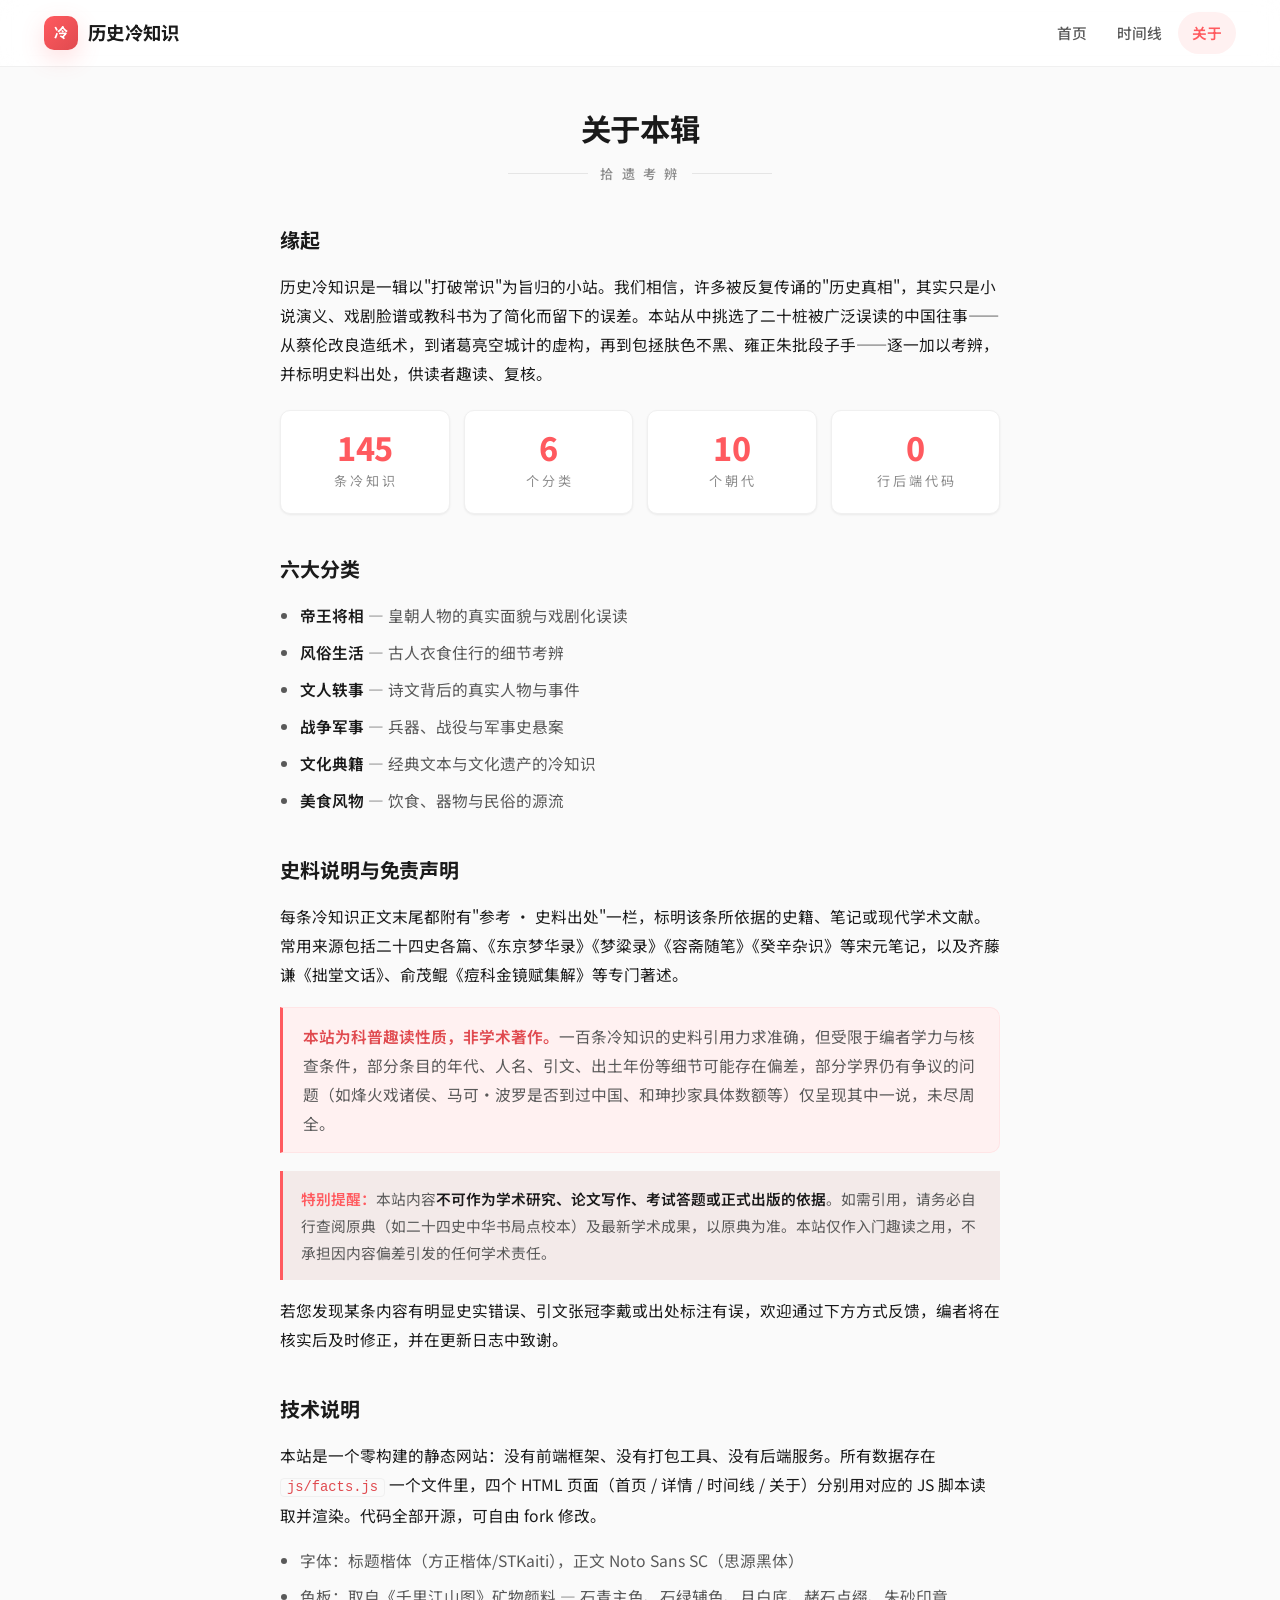
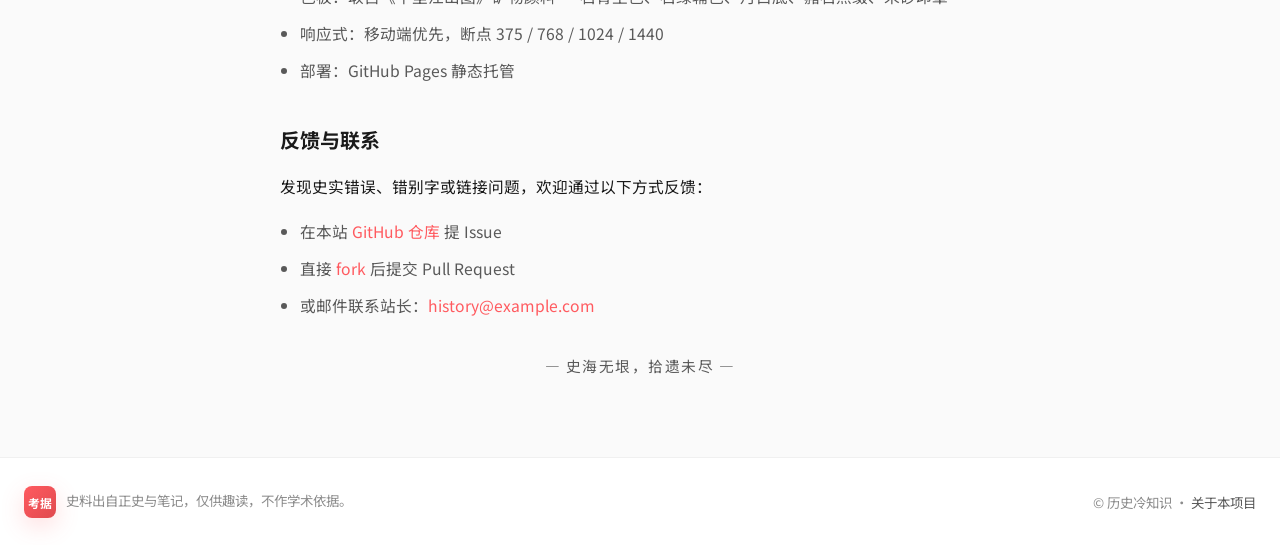
==== commit d738ea35: "feat: 整站推翻重写为现代内容社区风格 彻底抛弃古风（千里江山图/复古典籍/竹简/印章/楷体/卷轴）， 改走小红书/即刻风格的现代内容社区路线。  设计系统： - 配色：暖白底#FAFAFA + " ====
--- a/about.html
+++ b/about.html
@@ -3,13 +3,13 @@
 <head>
   <meta charset="UTF-8">
   <meta name="viewport" content="width=device-width, initial-scale=1.0">
-  <meta name="description" content="关于历史冷知识 — 一个用复古典籍风搭建的静态小站，收录 20 条打破常识的中国历史小考。">
-  <meta name="theme-color" content="#1B4D5A">
+  <meta name="description" content="关于历史冷知识 — 一个用现代简约风搭建的静态小站，收录 20 条打破常识的中国历史小考。">
+  <meta name="theme-color" content="#FF5A5F">
   <title>关于 · 历史冷知识</title>
   <link rel="preconnect" href="https://fonts.googleapis.com">
   <link rel="preconnect" href="https://fonts.gstatic.com" crossorigin>
-  <link href="https://fonts.googleapis.com/css2?family=Noto+Serif+SC:wght@400;500;600;700&display=swap" rel="stylesheet">
-<link rel="stylesheet" href="css/style.css?v=23">
+  <link href="https://fonts.googleapis.com/css2?family=Noto+Sans+SC:wght@400;500;600;700;800&display=swap" rel="stylesheet">
+<link rel="stylesheet" href="css/style.css?v=24">
 
   <link rel="icon" href="data:image/svg+xml,%3Csvg xmlns='http://www.w3.org/2000/svg' viewBox='0 0 32 32'%3E%3Crect width='32' height='32' fill='%23a8332a'/%3E%3Ctext x='16' y='22' font-size='16' fill='%23e8dcc4' text-anchor='middle' font-family='serif' font-weight='700'%3E冷%3C/text%3E%3C/svg%3E">
 </head>
@@ -82,7 +82,7 @@
     <h2>技术说明</h2>
     <p>本站是一个零构建的静态网站：没有前端框架、没有打包工具、没有后端服务。所有数据存在 <code>js/facts.js</code> 一个文件里，四个 HTML 页面（首页 / 详情 / 时间线 / 关于）分别用对应的 JS 脚本读取并渲染。代码全部开源，可自由 fork 修改。</p>
     <ul>
-      <li>字体：标题楷体（方正楷体/STKaiti），正文 Noto Serif SC（思源宋体）</li>
+      <li>字体：标题楷体（方正楷体/STKaiti），正文 Noto Sans SC（思源黑体）</li>
       <li>色板：取自《千里江山图》矿物颜料 — 石青主色、石绿辅色、月白底、赭石点缀、朱砂印章</li>
       <li>响应式：移动端优先，断点 375 / 768 / 1024 / 1440</li>
       <li>部署：GitHub Pages 静态托管</li>
--- a/css/style.css
+++ b/css/style.css
@@ -1,44 +1,53 @@
 /* ===========================================================
-   历史冷知识 · 千里江山图矿物颜料主题
-   ----------------------------------------------------------
-   色板（取自王希孟《千里江山图》矿物颜料）：
-     --shi-qing    #1B4D5A  石青（主色）— 蓝铜矿
-     --shi-lv      #5C8A6E  石绿（辅色）— 孔雀石
-     --yue-bai     #E8E4D8  月白（背景）— 蛤粉
-     --zhe-shi     #B8683C  赭石（点缀）— 赭石
-     --zhu-sha     #A8332A  朱砂（印章）— 辰砂
-     --mo-hei      #2A2620  墨黑（正文）
-     --zhi-huang   #F2EDE0  纸黄（卡片底）
-     --jin-hui     #C9BFA8  金灰（弱边框）
-   字体：标题楷体，正文宋体
+   历史冷知识 · 现代内容社区主题
+   干净白底 + 珊瑚红强调 + 6 分类鲜活配色 + 圆角卡片瀑布流
+   字体：思源黑体（Noto Sans SC）
    =========================================================== */
 
 :root {
-  --shi-qing:    #1B4D5A;
-  --shi-lv:      #5C8A6E;
-  --yue-bai:     #E8E4D8;
-  --zhe-shi:     #B8683C;
-  --zhu-sha:     #A8332A;
-  --mo-hei:      #2A2620;
-  --zhi-huang:   #F2EDE0;
-  --jin-hui:     #C9BFA8;
-
-  --ink-brown:      var(--yue-bai);
-  --parchment:      var(--zhi-huang);
-  --parchment-dim:  var(--jin-hui);
-  --cinnabar:       var(--zhu-sha);
-  --cinnabar-light: #C84A3F;
-  --ink-text:       var(--mo-hei);
-  --ink-soft:       #5A5147;
-  --gold:           var(--shi-qing);
-  --qing-deep:      #123640;
-  --qing-soft:      #2E6B7A;
-
-  --font-kai:  "FZKai-Z03","STKaiti","KaiTi","楷体","FangSong","Noto Serif SC",serif;
-  --font-serif:"Noto Serif SC","Source Han Serif SC","Songti SC","STSong","SimSun",serif;
-  --max-w:          1200px;
-  --shadow-card:    0 2px 10px rgba(27,77,90,0.10);
-  --shadow-hover:   0 8px 24px rgba(27,77,90,0.18);
+  /* 中性色阶 */
+  --bg:          #FAFAFA;
+  --surface:     #FFFFFF;
+  --text-1:      #1A1A1A;
+  --text-2:      #595959;
+  --text-3:      #8C8C8C;
+  --border:      #F0F0F0;
+  --border-2:    #E5E5E5;
+
+  /* 品牌色（珊瑚红，鲜活不死板）*/
+  --brand:       #FF5A5F;
+  --brand-dark:  #E04A4F;
+  --brand-bg:    #FFF1F1;
+  --brand-bg-2:  #FFE5E6;
+
+  /* 6 分类色 */
+  --cat-diwang:     #E89B5C;  /* 帝王将相 — 橙金 */
+  --cat-fengsu:     #E5809B;  /* 风俗生活 — 粉 */
+  --cat-wenren:     #6BA8B8;  /* 文人轶事 — 青蓝 */
+  --cat-zhanzheng:  #D4646E;  /* 战争军事 — 玫红 */
+  --cat-dianji:     #9580C9;  /* 文化典籍 — 淡紫 */
+  --cat-meishi:     #6FB078;  /* 美食风物 — 绿 */
+
+  /* 语义别名（向后兼容）*/
+  --ink-brown:      var(--bg);
+  --parchment:      var(--surface);
+  --parchment-dim:  var(--border);
+  --cinnabar:       var(--brand);
+  --cinnabar-light: var(--brand-dark);
+  --ink-text:       var(--text-1);
+  --ink-soft:       var(--text-2);
+  --gold:           var(--text-3);
+
+  --font-sans: "Noto Sans SC","PingFang SC","Hiragino Sans GB","Microsoft YaHei","微软雅黑",system-ui,-apple-system,sans-serif;
+  --font-serif: var(--font-sans);
+  --max-w: 1240px;
+  --radius: 16px;
+  --radius-sm: 10px;
+  --radius-pill: 999px;
+  --shadow-1: 0 1px 3px rgba(0,0,0,0.04), 0 1px 2px rgba(0,0,0,0.03);
+  --shadow-2: 0 4px 12px rgba(0,0,0,0.06), 0 2px 4px rgba(0,0,0,0.03);
+  --shadow-3: 0 12px 32px rgba(0,0,0,0.10), 0 4px 12px rgba(0,0,0,0.05);
+  --shadow-brand: 0 8px 24px rgba(255,90,95,0.20);
 }
 
 *, *::before, *::after { box-sizing: border-box; }
@@ -46,44 +55,35 @@
 
 body {
   margin: 0;
-  font-family: var(--font-serif);
-  font-size: 16px;
-  line-height: 1.8;
-  color: var(--ink-text);
-  background-color: var(--yue-bai);
-  background-image:
-    radial-gradient(circle at 15% 10%, rgba(27,77,90,0.04), transparent 45%),
-    radial-gradient(circle at 85% 90%, rgba(92,138,110,0.04), transparent 45%),
-    radial-gradient(rgba(27,77,90,0.025) 1px, transparent 1px);
-  background-size: auto, auto, 4px 4px;
+  font-family: var(--font-sans);
+  font-size: 15px;
+  line-height: 1.7;
+  color: var(--text-1);
+  background-color: var(--bg);
+  -webkit-font-smoothing: antialiased;
+  -moz-osx-font-smoothing: grayscale;
   min-height: 100vh;
 }
 img { max-width: 100%; display: block; }
-a { color: var(--shi-qing); text-decoration: none; transition: color 0.2s; }
-a:hover { color: var(--zhe-shi); text-decoration: underline; text-underline-offset: 3px; }
+a { color: var(--brand); text-decoration: none; transition: color 0.2s; }
+a:hover { color: var(--brand-dark); }
+::selection { background: var(--brand-bg-2); color: var(--text-1); }
 
 /* === 顶部导航 === */
 .site-header {
-  background: linear-gradient(180deg, #EFEAE0 0%, var(--yue-bai) 100%);
-  border-bottom: 2px solid var(--shi-qing);
+  background: rgba(255,255,255,0.85);
+  backdrop-filter: saturate(180%) blur(12px);
+  -webkit-backdrop-filter: saturate(180%) blur(12px);
+  border-bottom: 1px solid var(--border);
   position: sticky;
   top: 0;
   z-index: 100;
-  box-shadow: 0 2px 10px rgba(27,77,90,0.08);
-}
-.site-header::after {
-  content: "";
-  position: absolute;
-  left: 0; right: 0; bottom: -2px;
-  height: 6px;
-  background-image: url("data:image/svg+xml;utf8,<svg xmlns='http://www.w3.org/2000/svg' width='40' height='6' viewBox='0 0 40 6'><path d='M0 1h8v4h4V1h8v4h4V1h8v4h4V1' fill='none' stroke='%231B4D5A' stroke-width='1' opacity='0.4'/></svg>");
-  background-repeat: repeat-x;
-  pointer-events: none;
-}
+}
+.site-header::after { display: none; }
 .site-header__inner {
   max-width: var(--max-w);
   margin: 0 auto;
-  padding: 14px 20px;
+  padding: 12px 24px;
   display: flex;
   align-items: center;
   justify-content: space-between;
@@ -93,414 +93,386 @@
 .brand {
   display: flex;
   align-items: center;
-  gap: 12px;
-  color: var(--shi-qing);
+  gap: 10px;
+  color: var(--text-1);
   text-decoration: none;
-  font-family: var(--font-kai);
-  font-size: 1.25rem;
+  font-size: 1.15rem;
   font-weight: 700;
-  letter-spacing: 0.1em;
-  padding-block: 6px;
-  min-height: 44px;
-}
+  letter-spacing: 0.02em;
+  padding-block: 4px;
+  min-height: 40px;
+}
+.brand:hover { color: var(--text-1); }
 .brand__seal {
   display: inline-flex;
   align-items: center;
   justify-content: center;
-  width: 40px;
-  height: 40px;
-  background: var(--zhu-sha);
-  color: #F5EFE2;
-  font-family: var(--font-kai);
-  font-size: 0.82rem;
+  width: 34px;
+  height: 34px;
+  background: linear-gradient(135deg, var(--brand) 0%, var(--brand-dark) 100%);
+  color: #fff;
+  font-size: 0.88rem;
   font-weight: 700;
-  border: 2px solid var(--zhu-sha);
-  border-radius: 4px;
-  transform: rotate(-3deg);
-  box-shadow: 0 0 0 1px rgba(0,0,0,0.2) inset, 0 2px 6px rgba(168,51,42,0.3);
+  border: none;
+  border-radius: 10px;
+  transform: none;
+  box-shadow: var(--shadow-brand);
+  letter-spacing: 0;
+}
+.brand__seal::after { display: none; }
+.nav { display: flex; gap: 2px; flex-wrap: wrap; }
+.nav a {
+  color: var(--text-2);
+  padding: 8px 14px;
+  border-radius: var(--radius-pill);
+  font-size: 0.92rem;
+  font-weight: 500;
   letter-spacing: 0;
   position: relative;
-}
-.brand__seal::after {
-  content: "";
-  position: absolute;
-  inset: 3px;
-  border: 1px solid rgba(245,239,226,0.5);
-  border-radius: 2px;
-  pointer-events: none;
-}
-.nav { display: flex; gap: 4px; flex-wrap: wrap; }
-.nav a {
-  color: var(--ink-text);
-  padding: 8px 16px;
-  border-radius: 2px;
-  font-family: var(--font-kai);
-  font-size: 1rem;
-  letter-spacing: 0.08em;
-  position: relative;
-}
-.nav a:hover { background: rgba(27,77,90,0.08); text-decoration: none; color: var(--shi-qing); }
+  transition: all 0.2s;
+}
+.nav a:hover { background: var(--bg); color: var(--text-1); text-decoration: none; }
 .nav a.is-active {
-  color: var(--shi-qing);
-  font-weight: 700;
-}
-.nav a.is-active::after {
-  content: "";
-  position: absolute;
-  left: 16px; right: 16px; bottom: 2px;
-  height: 2px;
-  background: var(--shi-qing);
-}
-
-
-/* === Hero（首页）— 青绿山水卷首 === */
+  color: var(--brand);
+  font-weight: 600;
+  background: var(--brand-bg);
+}
+.nav a.is-active::after { display: none; }
+
+
+/* === Hero（首页）— 干净简洁 === */
 .hero {
-  background:
-    radial-gradient(circle at 30% 20%, rgba(27,77,90,0.10), transparent 55%),
-    radial-gradient(circle at 70% 80%, rgba(92,138,110,0.12), transparent 50%),
-    linear-gradient(180deg, #EFEAE0 0%, var(--yue-bai) 100%);
-  color: var(--ink-text);
+  background: var(--surface);
+  color: var(--text-1);
   text-align: center;
-  padding: 64px 20px 56px;
-  border-bottom: 1px solid rgba(27,77,90,0.15);
+  padding: 64px 24px 48px;
   position: relative;
   overflow: hidden;
-}
-.hero::before {
-  content: "";
-  position: absolute;
-  inset: 0;
-  background-image: url("data:image/svg+xml;utf8,<svg xmlns='http://www.w3.org/2000/svg' width='1200' height='200' viewBox='0 0 1200 200' preserveAspectRatio='none'><path d='M0 180 Q150 100 300 140 T600 110 T900 130 T1200 100 L1200 200 L0 200Z' fill='%231B4D5A' opacity='0.06'/><path d='M0 195 Q200 150 400 175 T800 160 T1200 145 L1200 200 L0 200Z' fill='%235C8A6E' opacity='0.09'/></svg>");
-  background-position: bottom center;
-  background-repeat: no-repeat;
-  background-size: 100% auto;
-  pointer-events: none;
-}
+  border-bottom: 1px solid var(--border);
+}
+.hero::before { display: none; }
 .hero__seal {
   display: inline-block;
-  background: var(--zhu-sha);
-  color: #F5EFE2;
-  font-family: var(--font-kai);
-  padding: 6px 18px;
-  font-size: 0.9rem;
-  letter-spacing: 0.4em;
-  text-indent: 0.4em;
-  border: 2px solid var(--zhu-sha);
-  transform: rotate(-2deg);
-  box-shadow: 0 0 0 1px rgba(0,0,0,0.2) inset, 0 3px 10px rgba(168,51,42,0.3);
-  margin-bottom: 18px;
-  position: relative;
+  background: var(--brand-bg);
+  color: var(--brand);
+  padding: 6px 16px;
+  font-size: 0.82rem;
+  font-weight: 600;
+  letter-spacing: 0.08em;
+  border: none;
+  border-radius: var(--radius-pill);
+  transform: none;
+  box-shadow: none;
+  margin-bottom: 20px;
 }
 .hero__title {
-  font-family: var(--font-kai);
-  font-size: clamp(2rem, 5vw, 3rem);
-  font-weight: 700;
-  letter-spacing: 0.2em;
+  font-size: clamp(1.9rem, 4.5vw, 2.8rem);
+  font-weight: 800;
+  letter-spacing: -0.01em;
   margin: 0 0 14px;
-  color: var(--shi-qing);
-  text-shadow: none;
-  position: relative;
+  color: var(--text-1);
+  line-height: 1.25;
 }
 .hero__subtitle {
-  font-size: clamp(0.95rem, 2vw, 1.1rem);
-  color: var(--ink-soft);
-  letter-spacing: 0.1em;
-  max-width: 640px;
+  font-size: clamp(0.98rem, 2vw, 1.1rem);
+  color: var(--text-2);
+  letter-spacing: 0;
+  max-width: 580px;
   margin: 0 auto;
-  line-height: 1.9;
-  position: relative;
-}
-.hero__rule {
-  margin: 26px auto 0;
-  width: 120px;
-  height: 14px;
-  background: url("data:image/svg+xml;utf8,<svg xmlns='http://www.w3.org/2000/svg' width='120' height='14' viewBox='0 0 120 14'><line x1='0' y1='7' x2='46' y2='7' stroke='%231B4D5A' stroke-width='1'/><line x1='74' y1='7' x2='120' y2='7' stroke='%231B4D5A' stroke-width='1'/><circle cx='60' cy='7' r='5' fill='none' stroke='%23A8332A' stroke-width='1'/><circle cx='60' cy='7' r='1.5' fill='%23A8332A'/></svg>") center/contain no-repeat;
-}
+  line-height: 1.7;
+  font-weight: 400;
+}
+.hero__rule { display: none; }
 
 /* === 主内容容器 === */
 main {
   max-width: var(--max-w);
   margin: 0 auto;
-  padding: 32px 20px 60px;
+  padding: 36px 24px 64px;
 }
 body:has(.hero) main {
-  margin-top: -24px;
+  margin-top: 0;
   background: transparent;
 }
 .page-title {
-  font-family: var(--font-kai);
-  font-size: clamp(1.6rem, 3vw, 2.1rem);
+  font-size: clamp(1.5rem, 3vw, 1.9rem);
   font-weight: 700;
-  letter-spacing: 0.18em;
-  color: var(--shi-qing);
+  letter-spacing: -0.01em;
+  color: var(--text-1);
   text-align: center;
-  margin: 0 0 10px;
+  margin: 0 0 8px;
 }
 .page-subtitle {
   text-align: center;
-  color: var(--ink-soft);
-  letter-spacing: 0.06em;
-  margin: 0 auto 18px;
+  color: var(--text-3);
+  letter-spacing: 0;
+  margin: 0 auto 24px;
   max-width: 560px;
+  font-size: 0.95rem;
 }
 .divider-ornament {
   display: flex;
   align-items: center;
   justify-content: center;
-  gap: 14px;
-  margin: 0 auto 32px;
-  color: var(--shi-qing);
+  gap: 12px;
+  margin: 0 auto 28px;
+  color: var(--text-3);
+  font-size: 0.82rem;
+  letter-spacing: 0.2em;
+  font-weight: 500;
 }
 .divider-ornament::before,
 .divider-ornament::after {
   content: "";
-  flex: 0 1 120px;
+  flex: 0 1 80px;
   height: 1px;
-  background: linear-gradient(90deg, transparent, var(--shi-qing), transparent);
+  background: var(--border-2);
 }
 .page-header {
   text-align: center;
-  padding: 40px 20px 10px;
-}
-
-/* 首页 has(.hero) 覆盖（月白底用墨字）*/
+  padding: 36px 24px 8px;
+}
+
+/* 首页 has(.hero) 覆盖统一 */
 body:has(.hero) .page-title,
-body:has(.hero) .page-subtitle { color: var(--shi-qing); }
-body:has(.hero) .divider-ornament { color: var(--shi-qing); }
+body:has(.hero) .page-subtitle { color: var(--text-1); }
+body:has(.hero) .divider-ornament { color: var(--text-3); }
 body:has(.hero) .divider-ornament::before,
-body:has(.hero) .divider-ornament::after {
-  background: linear-gradient(90deg, transparent, var(--shi-qing), transparent);
-}
+body:has(.hero) .divider-ornament::after { background: var(--border-2); }
 body:has(.hero) .tab-btn {
-  background: rgba(27,77,90,0.06);
-  border-color: rgba(27,77,90,0.3);
-  color: var(--ink-text);
+  background: var(--surface);
+  border-color: var(--border-2);
+  color: var(--text-2);
 }
 body:has(.hero) .tab-btn:hover {
-  background: rgba(27,77,90,0.12);
-  border-color: var(--shi-qing);
-  color: var(--shi-qing);
+  background: var(--brand-bg);
+  border-color: var(--brand);
+  color: var(--brand);
 }
 body:has(.hero) .tab-btn.is-active {
-  background: var(--shi-qing);
-  border-color: var(--shi-qing);
-  color: #F5EFE2;
-}
-body:has(.hero) .tab-count { color: var(--ink-soft); }
-body:has(.hero) .tab-btn.is-active .tab-count { color: #F5EFE2; }
+  background: var(--brand);
+  border-color: var(--brand);
+  color: #fff;
+}
+body:has(.hero) .tab-count { color: var(--text-3); }
+body:has(.hero) .tab-btn.is-active .tab-count { color: rgba(255,255,255,0.85); }
 body:has(.hero) .search-box__label {
-  background: rgba(27,77,90,0.05);
-  border-color: rgba(27,77,90,0.3);
-}
-body:has(.hero) .search-box__input { color: var(--ink-text); }
-body:has(.hero) .search-box__input::placeholder { color: #8A8275; }
-body:has(.hero) .search-box__icon { color: var(--shi-qing); }
-body:has(.hero) .search-meta { color: var(--ink-soft); }
-body:has(.hero) .empty-state { color: var(--ink-soft); }
-
-/* === 分类筛选 tab === */
+  background: var(--surface);
+  border-color: var(--border-2);
+  box-shadow: var(--shadow-1);
+}
+body:has(.hero) .search-box__input { color: var(--text-1); }
+body:has(.hero) .search-box__input::placeholder { color: var(--text-3); }
+body:has(.hero) .search-box__icon { color: var(--text-3); }
+body:has(.hero) .search-meta { color: var(--text-2); }
+body:has(.hero) .empty-state { color: var(--text-3); }
+
+/* === 分类筛选 tab — 胶囊风格 === */
 .filter-tabs {
   display: flex;
   gap: 8px;
   flex-wrap: wrap;
   justify-content: center;
-  margin: 0 auto 24px;
+  margin: 0 auto 28px;
 }
 .tab-btn {
-  font-family: var(--font-kai);
-  background: rgba(27,77,90,0.05);
-  border: 1px solid rgba(27,77,90,0.25);
-  color: var(--ink-text);
-  padding: 9px 18px;
-  font-size: 0.95rem;
-  letter-spacing: 0.1em;
+  background: var(--surface);
+  border: 1px solid var(--border-2);
+  color: var(--text-2);
+  padding: 8px 16px;
+  font-size: 0.9rem;
+  font-weight: 500;
+  letter-spacing: 0;
   cursor: pointer;
-  border-radius: 2px;
-  transition: all 0.25s;
-  min-height: 44px;
+  border-radius: var(--radius-pill);
+  transition: all 0.2s;
+  min-height: 40px;
+  display: inline-flex;
+  align-items: center;
+  gap: 6px;
 }
 .tab-btn:hover {
-  background: rgba(27,77,90,0.12);
-  border-color: var(--shi-qing);
-  color: var(--shi-qing);
+  background: var(--brand-bg);
+  border-color: var(--brand);
+  color: var(--brand);
 }
 .tab-btn.is-active {
-  background: var(--shi-qing);
-  border-color: var(--shi-qing);
-  color: #F5EFE2;
-  box-shadow: 0 0 0 1px rgba(0,0,0,0.15) inset;
-}
-.tab-count { font-size: 0.8rem; opacity: 0.8; margin-left: 4px; }
-.tab-btn.is-active .tab-count { color: #F5EFE2; }
+  background: var(--brand);
+  border-color: var(--brand);
+  color: #fff;
+  box-shadow: var(--shadow-brand);
+}
+.tab-count {
+  font-size: 0.74rem;
+  opacity: 0.75;
+  background: rgba(0,0,0,0.06);
+  padding: 1px 7px;
+  border-radius: var(--radius-pill);
+}
+.tab-btn.is-active .tab-count {
+  color: #fff;
+  background: rgba(255,255,255,0.22);
+}
 .tab-btn:focus-visible {
-  outline: 2px solid var(--shi-qing);
+  outline: 2px solid var(--brand);
   outline-offset: 2px;
-  box-shadow: 0 0 0 3px #F5EFE2, 0 0 0 5px var(--shi-qing);
 }
 
 /* === 搜索框 === */
 .search-box {
-  max-width: 560px;
+  max-width: 520px;
   margin: 0 auto 14px;
 }
 .search-box__label {
   display: flex;
   align-items: center;
   gap: 10px;
-  background: rgba(27,77,90,0.05);
-  border: 1px solid rgba(27,77,90,0.3);
-  border-radius: 2px;
-  padding: 4px 14px;
-  transition: border-color 0.2s;
-}
-.search-box__label:focus-within { border-color: var(--shi-qing); }
-.search-box__icon { color: var(--shi-qing); flex-shrink: 0; }
+  background: var(--surface);
+  border: 1px solid var(--border-2);
+  border-radius: var(--radius-pill);
+  padding: 4px 18px;
+  transition: all 0.2s;
+  box-shadow: var(--shadow-1);
+}
+.search-box__label:focus-within {
+  border-color: var(--brand);
+  box-shadow: 0 0 0 3px var(--brand-bg);
+}
+.search-box__icon { color: var(--text-3); flex-shrink: 0; }
 .search-box__input {
   flex: 1;
   border: none;
   background: transparent;
-  font-family: var(--font-serif);
-  font-size: 1rem;
-  color: var(--ink-text);
-  padding: 12px 0;
+  font-family: var(--font-sans);
+  font-size: 0.96rem;
+  color: var(--text-1);
+  padding: 11px 0;
   min-width: 0;
 }
 .search-box__input:focus { outline: none; }
-.search-box__input::placeholder { color: #8A8275; }
+.search-box__input::placeholder { color: var(--text-3); }
 .search-meta {
   text-align: center;
-  font-size: 0.82rem;
-  color: var(--ink-soft);
-  letter-spacing: 0.06em;
+  font-size: 0.84rem;
+  color: var(--text-2);
   margin: 0 0 24px;
 }
+.search-meta strong { color: var(--brand); }
 .empty-state {
   text-align: center;
-  padding: 60px 20px;
-  color: var(--ink-soft);
-  font-family: var(--font-kai);
-  font-size: 1.1rem;
-  letter-spacing: 0.1em;
-}
-
-
-/* === 古籍书页卡 — 青绿矿物颜料风（书页翻折 + 墨迹晕染）=== */
+  padding: 80px 24px;
+  color: var(--text-3);
+  font-size: 1rem;
+}
+.search-highlight {
+  background: var(--brand-bg-2);
+  color: var(--brand-dark);
+  padding: 0 2px;
+  border-radius: 3px;
+}
+
+
+/* === 卡片瀑布流 — 现代内容社区风 === */
 .facts-grid {
   display: grid;
-  grid-template-columns: repeat(auto-fill, minmax(260px, 1fr));
-  gap: 22px;
+  grid-template-columns: repeat(auto-fill, minmax(280px, 1fr));
+  gap: 20px;
 }
 .fact-card {
   display: flex;
   flex-direction: column;
-  background-color: #F4EFE3;
-  background-image:
-    /* 1. 纸纹噪点 */
-    url("data:image/svg+xml;utf8,<svg xmlns='http://www.w3.org/2000/svg' width='200' height='200'><filter id='n'><feTurbulence type='fractalNoise' baseFrequency='0.85' numOctaves='2' stitchTiles='stitch'/><feColorMatrix values='0 0 0 0 0.15  0 0 0 0 0.3  0 0 0 0 0.35  0 0 0 0.18 0'/></filter><rect width='100%25' height='100%25' filter='url(%23n)'/></svg>"),
-    /* 2. 石青淡晕（左下）*/
-    radial-gradient(ellipse 60% 50% at 15% 90%, rgba(27,77,90,0.10), transparent 60%),
-    /* 3. 石绿淡晕（右上）*/
-    radial-gradient(ellipse 50% 40% at 85% 10%, rgba(92,138,110,0.10), transparent 55%),
-    /* 4. 明暗渐变 */
-    linear-gradient(135deg, #F6F1E5 0%, #EFE9DB 50%, #E8E1D0 100%);
-  background-blend-mode: multiply, normal, normal, normal;
-  color: var(--ink-text);
+  background: var(--surface);
+  color: var(--text-1);
   text-decoration: none;
   padding: 0;
-  border: 1px solid var(--shi-qing);
-  outline: 1px solid rgba(27,77,90,0.35);
-  outline-offset: 5px;
+  border: 1px solid var(--border);
+  outline: none;
+  outline-offset: 0;
+  border-radius: var(--radius);
   position: relative;
-  transition: transform 0.4s cubic-bezier(0.22, 1, 0.36, 1), box-shadow 0.4s ease, border-color 0.4s ease, outline-color 0.4s ease;
+  transition: transform 0.25s cubic-bezier(0.22, 1, 0.36, 1), box-shadow 0.25s ease, border-color 0.25s ease;
   cursor: pointer;
-  box-shadow:
-    0 2px 0 rgba(27,77,90,0.06),
-    0 4px 12px rgba(27,77,90,0.10),
-    inset 0 0 40px rgba(27,77,90,0.06);
-  min-height: 260px;
-  grid-column: span 1;
-  width: 100%;
+  box-shadow: var(--shadow-1);
+  min-height: 220px;
   overflow: hidden;
 }
-/* 左侧朱砂装订线 + 4 个透孔 */
-.fact-card::before {
-  content: "";
+/* 去掉旧装饰 */
+.fact-card::before,
+.fact-card::after {
+  display: none !important;
+  content: none !important;
+}
+/* 分类色顶条（4px）— 用 data-cat 属性选择器 */
+.fact-card[data-cat]::before {
+  display: block !important;
+  content: "" !important;
   position: absolute;
-  left: 0; top: 0; bottom: 0;
-  width: 7px;
-  background:
-    radial-gradient(circle at 3.5px 15%, #F4EFE3 3px, transparent 3.5px),
-    radial-gradient(circle at 3.5px 38%, #F4EFE3 3px, transparent 3.5px),
-    radial-gradient(circle at 3.5px 61%, #F4EFE3 3px, transparent 3.5px),
-    radial-gradient(circle at 3.5px 85%, #F4EFE3 3px, transparent 3.5px),
-    var(--zhu-sha);
-  box-shadow: 3px 0 5px rgba(168,51,42,0.22);
-  z-index: 2;
-}
-/* 顶部石青横线 */
-.fact-card::after {
-  content: "";
-  position: absolute;
-  top: 0; left: 7px; right: 0;
-  height: 3px;
-  background: var(--shi-qing);
-  z-index: 2;
-}
+  left: 0; right: 0; top: 0;
+  height: 4px;
+  background: var(--cat-color, var(--brand));
+  z-index: 1;
+}
+.fact-card[data-cat="帝王将相"] { --cat-color: var(--cat-diwang); }
+.fact-card[data-cat="风俗生活"] { --cat-color: var(--cat-fengsu); }
+.fact-card[data-cat="文人轶事"] { --cat-color: var(--cat-wenren); }
+.fact-card[data-cat="战争军事"] { --cat-color: var(--cat-zhanzheng); }
+.fact-card[data-cat="文化典籍"] { --cat-color: var(--cat-dianji); }
+.fact-card[data-cat="美食风物"] { --cat-color: var(--cat-meishi); }
+
 .fact-card:hover {
   transform: translateY(-4px);
-  border-color: var(--qing-deep);
-  outline-color: var(--qing-deep);
-  box-shadow:
-    0 3px 0 rgba(27,77,90,0.08),
-    0 10px 24px rgba(27,77,90,0.18),
-    0 16px 36px rgba(27,77,90,0.12),
-    inset 0 0 40px rgba(27,77,90,0.10);
+  border-color: var(--border-2);
+  box-shadow: var(--shadow-3);
   text-decoration: none;
 }
-.fact-card:focus-visible { transform: none !important; }
+.fact-card:focus-visible {
+  transform: none;
+  outline: 2px solid var(--brand);
+  outline-offset: 2px;
+}
 .fact-card__body {
-  padding: 24px 22px 16px 26px;
+  padding: 20px 22px 18px;
   flex: 1;
   display: flex;
   flex-direction: column;
   position: relative;
-  z-index: 1;
 }
 .fact-card__ordinal {
-  font-family: var(--font-kai);
-  font-size: 0.78rem;
-  letter-spacing: 0.2em;
-  color: var(--zhe-shi);
-  margin-bottom: 6px;
-  font-weight: 600;
+  font-size: 0.72rem;
+  letter-spacing: 0.15em;
+  color: var(--text-3);
+  margin-bottom: 8px;
+  font-weight: 500;
 }
 .fact-card__category {
-  display: inline-block;
-  font-family: var(--font-kai);
-  font-size: 0.76rem;
-  letter-spacing: 0.15em;
-  color: var(--shi-qing);
-  background: rgba(27,77,90,0.08);
-  padding: 2px 10px;
-  border-left: 2px solid var(--shi-qing);
+  display: inline-flex;
+  align-items: center;
+  font-size: 0.74rem;
+  letter-spacing: 0;
+  color: var(--cat-color, var(--brand));
+  background: var(--cat-color, var(--brand));
+  padding: 3px 10px;
+  border-radius: var(--radius-pill);
   margin-bottom: 12px;
   font-weight: 600;
   align-self: flex-start;
+  border: none;
+  /* 用半透明背景 + 实色文字的小技巧 */
+  background-color: color-mix(in srgb, var(--cat-color, var(--brand)) 14%, transparent);
 }
 .fact-card__title {
-  font-family: var(--font-kai);
-  font-size: 1.15rem;
-  font-weight: 700;
-  letter-spacing: 0.04em;
-  margin: 0 0 10px;
+  font-size: 1.08rem;
+  font-weight: 600;
+  letter-spacing: -0.005em;
+  margin: 0 0 8px;
   line-height: 1.5;
-  color: var(--ink-text);
+  color: var(--text-1);
 }
 .fact-card__summary {
-  font-size: 0.9rem;
-  line-height: 1.78;
-  color: var(--ink-soft);
-  margin: 0 0 14px;
+  font-size: 0.88rem;
+  line-height: 1.7;
+  color: var(--text-2);
+  margin: 0 0 16px;
   flex: 1;
   display: -webkit-box;
   -webkit-line-clamp: 3;
@@ -511,239 +483,225 @@
   display: flex;
   justify-content: space-between;
   align-items: center;
-  font-size: 0.8rem;
-  color: var(--ink-soft);
-  border-top: 1px dashed rgba(27,77,90,0.35);
-  padding-top: 10px;
+  font-size: 0.78rem;
+  color: var(--text-3);
+  border-top: 1px solid var(--border);
+  padding-top: 12px;
   margin-top: auto;
-  letter-spacing: 0.05em;
-  position: relative;
-}
-.fact-card__tags { display: flex; flex-wrap: wrap; gap: 4px; }
+  letter-spacing: 0;
+}
+.fact-card__tags { display: flex; flex-wrap: wrap; gap: 5px; }
 .tag {
   font-size: 0.72rem;
-  color: var(--shi-lv);
-  background: rgba(92,138,110,0.1);
-  padding: 1px 7px;
-  border-radius: 2px;
+  color: var(--text-2);
+  background: var(--bg);
+  border: 1px solid var(--border);
+  padding: 2px 9px;
+  border-radius: var(--radius-pill);
+  font-weight: 500;
 }
 .fact-card__dynasty {
-  color: var(--zhu-sha);
-  font-family: var(--font-kai);
-  letter-spacing: 0.1em;
-  font-size: 0.82rem;
-  font-weight: 600;
-}
-.fact-card:focus-visible {
-  outline: 2px solid var(--shi-qing);
-  outline-offset: 4px;
-  box-shadow: 0 0 0 3px #F5EFE2, 0 0 0 5px var(--shi-qing), var(--shadow-card);
-}
-
-
-/* === 详情页 — 卷轴式青绿 === */
+  color: var(--text-2);
+  letter-spacing: 0;
+  font-size: 0.78rem;
+  font-weight: 500;
+  white-space: nowrap;
+}
+
+
+/* === 详情页 — 现代阅读卡片 === */
 .fact-detail {
-  max-width: 760px;
+  max-width: 720px;
   margin: 0 auto;
-  background-color: #F4EFE3;
-  background-image:
-    url("data:image/svg+xml;utf8,<svg xmlns='http://www.w3.org/2000/svg' width='200' height='200'><filter id='n'><feTurbulence type='fractalNoise' baseFrequency='0.85' numOctaves='2' stitchTiles='stitch'/><feColorMatrix values='0 0 0 0 0.15  0 0 0 0 0.3  0 0 0 0 0.35  0 0 0 0.15 0'/></filter><rect width='100%25' height='100%25' filter='url(%23n)'/></svg>"),
-    linear-gradient(135deg, #F6F1E5 0%, #EFE9DB 100%);
-  border: 1px solid var(--shi-qing);
-  outline: 1px solid rgba(27,77,90,0.3);
-  outline-offset: 6px;
-  padding: 44px 40px 36px;
+  background: var(--surface);
+  border: 1px solid var(--border);
+  outline: none;
+  outline-offset: 0;
+  border-radius: var(--radius);
+  padding: 40px 44px 32px;
   position: relative;
+  box-shadow: var(--shadow-2);
 }
 .fact-detail::before {
+  display: block;
   content: "";
   position: absolute;
   left: 0; top: 0; bottom: 0;
-  width: 6px;
-  background: var(--shi-qing);
+  width: 5px;
+  background: linear-gradient(180deg, var(--brand) 0%, var(--brand-dark) 100%);
+  border-radius: var(--radius) 0 0 var(--radius);
 }
 .fact-detail__back {
   display: inline-flex;
   align-items: center;
   gap: 6px;
-  color: var(--shi-qing);
-  font-family: var(--font-kai);
-  font-size: 0.92rem;
-  letter-spacing: 0.08em;
-  margin-bottom: 20px;
+  color: var(--text-2);
+  font-size: 0.9rem;
+  letter-spacing: 0;
+  margin-bottom: 24px;
   text-decoration: none;
-}
-.fact-detail__back:hover { color: var(--zhe-shi); }
+  transition: color 0.2s;
+}
+.fact-detail__back:hover { color: var(--brand); }
 .fact-detail__category {
-  font-family: var(--font-kai);
-  font-size: 0.82rem;
-  letter-spacing: 0.2em;
-  color: var(--shi-qing);
-  background: rgba(27,77,90,0.08);
-  padding: 3px 12px;
-  border-left: 3px solid var(--shi-qing);
+  font-size: 0.76rem;
+  letter-spacing: 0;
+  color: var(--brand);
+  background: var(--brand-bg);
+  padding: 4px 12px;
+  border-radius: var(--radius-pill);
   display: inline-block;
   margin-bottom: 14px;
+  font-weight: 600;
+  border: none;
 }
 .fact-detail__title {
-  font-family: var(--font-kai);
-  font-size: clamp(1.6rem, 4vw, 2.2rem);
+  font-size: clamp(1.5rem, 3.5vw, 2rem);
   font-weight: 700;
-  letter-spacing: 0.06em;
+  letter-spacing: -0.01em;
   margin: 0 0 16px;
-  line-height: 1.4;
-  color: var(--shi-qing);
+  line-height: 1.35;
+  color: var(--text-1);
 }
 .fact-detail__meta {
   display: flex;
   flex-wrap: wrap;
-  gap: 16px;
+  gap: 18px;
   font-size: 0.85rem;
-  color: var(--ink-soft);
-  letter-spacing: 0.05em;
-  margin-bottom: 24px;
-  padding-bottom: 20px;
-  border-bottom: 1px dashed rgba(27,77,90,0.3);
+  color: var(--text-3);
+  letter-spacing: 0;
+  margin-bottom: 28px;
+  padding-bottom: 24px;
+  border-bottom: 1px solid var(--border);
 }
 .fact-detail__meta-item { display: flex; align-items: center; gap: 6px; }
 .fact-detail__dynasty {
-  color: var(--zhu-sha);
-  font-family: var(--font-kai);
+  color: var(--brand);
   font-weight: 600;
 }
 .fact-detail__content {
-  font-size: 1.02rem;
-  line-height: 2;
-  color: var(--ink-text);
-  letter-spacing: 0.02em;
-}
-.fact-detail__content p { margin: 0 0 1.2em; }
+  font-size: 1rem;
+  line-height: 1.9;
+  color: var(--text-1);
+  letter-spacing: 0;
+}
+.fact-detail__content p { margin: 0 0 1.1em; }
 .fact-detail__content p:first-child::first-letter {
-  font-family: var(--font-kai);
-  font-size: 3.2em;
+  font-size: 2.6em;
   float: left;
-  line-height: 0.9;
-  padding: 6px 10px 0 0;
-  color: var(--zhu-sha);
-  font-weight: 700;
+  line-height: 0.95;
+  padding: 4px 10px 0 0;
+  color: var(--brand);
+  font-weight: 800;
 }
 .fact-detail__source {
-  margin-top: 28px;
-  padding: 14px 18px;
-  background: rgba(27,77,90,0.05);
-  border-left: 3px solid var(--shi-lv);
+  margin-top: 32px;
+  padding: 16px 20px;
+  background: var(--bg);
+  border: 1px solid var(--border);
+  border-left: 3px solid var(--brand);
+  border-radius: 0 var(--radius-sm) var(--radius-sm) 0;
   font-size: 0.88rem;
-  color: var(--ink-soft);
-  font-style: italic;
-  letter-spacing: 0.03em;
-}
-.fact-detail__source strong { color: var(--shi-qing); font-style: normal; font-family: var(--font-kai); }
+  color: var(--text-2);
+  font-style: normal;
+  letter-spacing: 0;
+}
+.fact-detail__source strong { color: var(--text-1); font-style: normal; }
 .fact-detail__tags {
   display: flex;
   flex-wrap: wrap;
-  gap: 6px;
-  margin-top: 20px;
+  gap: 8px;
+  margin-top: 24px;
 }
 .fact-detail__disclaimer {
   margin-top: 28px;
   padding: 12px 16px;
   font-size: 0.76rem;
-  color: var(--ink-soft);
-  border-top: 1px dashed rgba(27,77,90,0.25);
+  color: var(--text-3);
+  border-top: 1px solid var(--border);
   text-align: center;
-  letter-spacing: 0.05em;
-  opacity: 0.85;
+  letter-spacing: 0;
 }
 .related {
-  max-width: 760px;
+  max-width: 720px;
   margin: 40px auto 0;
 }
 .related__title {
-  font-family: var(--font-kai);
-  font-size: 1.3rem;
-  letter-spacing: 0.12em;
-  color: var(--shi-qing);
-  text-align: center;
-  margin: 0 0 18px;
-  position: relative;
+  font-size: 1.1rem;
+  font-weight: 600;
+  letter-spacing: -0.005em;
+  color: var(--text-1);
+  margin: 0 0 16px;
 }
 .related__list {
   display: grid;
   grid-template-columns: repeat(auto-fill, minmax(220px, 1fr));
-  gap: 14px;
+  gap: 12px;
 }
 .related__item {
   display: block;
   padding: 14px 16px;
-  background: rgba(27,77,90,0.04);
-  border: 1px solid rgba(27,77,90,0.2);
-  border-radius: 2px;
+  background: var(--surface);
+  border: 1px solid var(--border);
+  border-radius: var(--radius-sm);
   text-decoration: none;
-  transition: all 0.25s;
+  transition: all 0.2s;
 }
 .related__item:hover {
-  background: rgba(27,77,90,0.1);
-  border-color: var(--shi-qing);
+  background: var(--surface);
+  border-color: var(--brand);
   transform: translateY(-2px);
+  box-shadow: var(--shadow-2);
 }
 .related__item-title {
-  font-family: var(--font-kai);
-  font-size: 1rem;
-  color: var(--ink-text);
-  font-weight: 600;
+  font-size: 0.96rem;
+  color: var(--text-1);
+  font-weight: 500;
   margin: 0 0 4px;
 }
 .related__item-cat {
-  font-size: 0.76rem;
-  color: var(--shi-lv);
-  letter-spacing: 0.08em;
+  font-size: 0.74rem;
+  color: var(--text-3);
+  letter-spacing: 0;
 }
 
 /* === 404 / 错误 === */
 .error-block {
   text-align: center;
-  padding: 80px 20px;
+  padding: 80px 24px;
 }
 .error-block__code {
-  font-family: var(--font-kai);
-  font-size: clamp(3rem, 10vw, 5rem);
-  color: var(--shi-qing);
-  font-weight: 700;
-  letter-spacing: 0.1em;
-  margin-bottom: 12px;
+  font-size: clamp(3rem, 10vw, 4.5rem);
+  color: var(--brand);
+  font-weight: 800;
+  letter-spacing: -0.02em;
+  margin-bottom: 8px;
+  line-height: 1;
 }
 .error-block__title {
-  font-family: var(--font-kai);
-  font-size: 1.4rem;
-  color: var(--zhe-shi);
-  letter-spacing: 0.1em;
-  margin-bottom: 12px;
+  font-size: 1.2rem;
+  color: var(--text-1);
+  letter-spacing: 0;
+  margin-bottom: 10px;
+  font-weight: 600;
 }
 .error-block__msg {
-  font-size: 1.05rem;
-  color: var(--ink-soft);
-  letter-spacing: 0.08em;
+  font-size: 0.96rem;
+  color: var(--text-2);
+  letter-spacing: 0;
   margin-bottom: 24px;
 }
 
 /* === 页脚 === */
 .site-footer {
-  background: linear-gradient(180deg, var(--yue-bai) 0%, #DDD8C9 100%);
-  color: var(--ink-soft);
-  border-top: 2px solid var(--shi-qing);
-  padding: 32px 20px;
-  font-size: 0.85rem;
-  letter-spacing: 0.06em;
-  position: relative;
-}
-.site-footer::before {
-  content: "";
-  position: absolute;
-  left: 0; right: 0; top: -2px;
-  height: 6px;
-  background-image: url("data:image/svg+xml;utf8,<svg xmlns='http://www.w3.org/2000/svg' width='40' height='6' viewBox='0 0 40 6'><path d='M0 1h8v4h4V1h8v4h4V1h8v4h4V1' fill='none' stroke='%231B4D5A' stroke-width='1' opacity='0.4'/></svg>");
-  background-repeat: repeat-x;
-}
+  background: var(--surface);
+  color: var(--text-3);
+  border-top: 1px solid var(--border);
+  padding: 28px 24px;
+  font-size: 0.84rem;
+  letter-spacing: 0;
+}
+.site-footer::before { display: none; }
 .site-footer__inner {
   max-width: var(--max-w);
   margin: 0 auto;
@@ -751,30 +709,32 @@
   justify-content: space-between;
   align-items: center;
   flex-wrap: wrap;
-  gap: 16px;
+  gap: 14px;
 }
 .site-footer a {
-  color: var(--shi-qing);
+  color: var(--text-2);
   text-decoration: none;
   transition: color 0.2s;
 }
-.site-footer a:hover { color: var(--zhe-shi); }
+.site-footer a:hover { color: var(--brand); }
 .site-footer__seal {
   display: inline-flex;
   align-items: center;
   justify-content: center;
-  width: 44px; height: 44px;
-  background: var(--zhu-sha);
-  color: #F5EFE2;
-  font-family: var(--font-kai);
-  font-size: 0.78rem;
+  width: 32px; height: 32px;
+  background: linear-gradient(135deg, var(--brand) 0%, var(--brand-dark) 100%);
+  color: #fff;
+  font-size: 0.74rem;
   font-weight: 700;
-  border: 2px solid var(--zhu-sha);
-  border-radius: 4px;
-  transform: rotate(-3deg);
+  border: none;
+  border-radius: 8px;
+  transform: none;
   letter-spacing: 0;
   line-height: 1;
   text-align: center;
+  margin-right: 10px;
+  vertical-align: middle;
+  box-shadow: var(--shadow-brand);
 }
 
 /* === 跳过链接 === */
@@ -783,27 +743,27 @@
   top: -100px;
   left: 16px;
   z-index: 1000;
-  background: var(--shi-qing);
-  color: #F5EFE2;
+  background: var(--brand);
+  color: #fff;
   padding: 12px 20px;
-  font-family: var(--font-kai);
-  font-size: 0.95rem;
-  letter-spacing: 0.08em;
-  border: 2px solid #F5EFE2;
+  font-size: 0.92rem;
+  letter-spacing: 0;
+  border: none;
+  border-radius: var(--radius-sm);
   text-decoration: none;
   transition: top 0.2s ease;
 }
-.skip-link:focus { top: 16px; color: #F5EFE2; }
-
-
-/* === 时间线 — 青绿竹简卷 === */
+.skip-link:focus { top: 16px; color: #fff; }
+
+
+/* === 时间线 — 现代手风琴 === */
 .timeline-container {
-  max-width: 920px;
+  max-width: 860px;
   margin: 0 auto;
-  padding: 12px 0;
+  padding: 8px 0;
 }
 .timeline-dynasty {
-  margin-bottom: 14px;
+  margin-bottom: 12px;
   position: relative;
 }
 .timeline-dynasty__header {
@@ -812,57 +772,45 @@
   gap: 0;
   width: 100%;
   padding: 0;
-  background: none;
-  border: none;
+  background: var(--surface);
+  border: 1px solid var(--border-2);
   cursor: pointer;
-  font-family: var(--font-kai);
+  font-family: var(--font-sans);
   text-align: left;
   position: relative;
-  transition: transform 0.3s cubic-bezier(0.22, 1, 0.36, 1);
+  transition: all 0.2s ease;
   overflow: hidden;
-  border-radius: 4px;
-  box-shadow: 0 1px 3px rgba(27,77,90,0.10);
+  border-radius: var(--radius-sm);
+  box-shadow: var(--shadow-1);
 }
 .timeline-dynasty__header:hover {
-  transform: translateX(4px);
-  box-shadow: 0 3px 10px rgba(27,77,90,0.15);
+  border-color: var(--brand);
+  box-shadow: var(--shadow-2);
+  transform: none;
 }
 .timeline-dynasty__header:focus-visible {
-  outline: 2px solid var(--shi-qing);
-  outline-offset: 3px;
-}
+  outline: 2px solid var(--brand);
+  outline-offset: 2px;
+}
+/* slip 改为朝代色块"图标位"（圆角方块）*/
 .timeline-dynasty__slip {
   flex-shrink: 0;
-  width: 54px;
-  min-height: 72px;
-  background:
-    linear-gradient(0deg, transparent 0%, transparent 45%, rgba(27,77,90,0.12) 45.5%, rgba(27,77,90,0.12) 46.5%, transparent 47%, transparent 100%),
-    repeating-linear-gradient(90deg, rgba(27,77,90,0.05) 0 1px, transparent 1px 3px),
-    linear-gradient(90deg, #B8C9B5 0%, #C8D6C2 30%, #D0DCC8 50%, #C8D6C2 70%, #B8C9B5 100%);
-  border: 1px solid var(--shi-lv);
-  border-right: 1px solid rgba(92,138,110,0.4);
-  border-radius: 4px 0 0 4px;
+  width: 56px;
+  min-height: 64px;
+  background: linear-gradient(135deg, var(--brand) 0%, var(--brand-dark) 100%);
+  border: none;
+  border-right: none;
+  border-radius: var(--radius-sm) 0 0 var(--radius-sm);
   position: relative;
-  transition: filter 0.35s ease;
+  transition: none;
   display: flex;
   align-items: center;
   justify-content: center;
 }
 .timeline-dynasty__slip::before,
-.timeline-dynasty__slip::after {
-  content: "";
-  position: absolute;
-  left: 50%;
-  transform: translateX(-50%);
-  width: 5px; height: 5px;
-  background: rgba(42,38,32,0.5);
-  border-radius: 50%;
-  box-shadow: inset 0 1px 1px rgba(0,0,0,0.2);
-}
-.timeline-dynasty__slip::before { top: 8px; }
-.timeline-dynasty__slip::after { bottom: 8px; }
+.timeline-dynasty__slip::after { display: none; }
 .timeline-dynasty.is-expanded .timeline-dynasty__slip {
-  filter: brightness(0.94) saturate(1.2);
+  filter: none;
 }
 .timeline-dynasty__info {
   flex: 1;
@@ -870,289 +818,277 @@
   align-items: center;
   gap: 14px;
   padding: 14px 20px;
-  background: linear-gradient(135deg, #F4EFE3 0%, #ECE6D6 100%);
-  border: 1px solid rgba(27,77,90,0.25);
+  background: var(--surface);
+  border: none;
   border-left: none;
-  border-radius: 0 4px 4px 0;
-  transition: background 0.3s ease, border-color 0.3s ease;
-  min-height: 72px;
+  border-radius: 0;
+  transition: none;
+  min-height: 64px;
   min-width: 0;
 }
-.timeline-dynasty__header:hover .timeline-dynasty__info {
-  border-color: var(--shi-qing);
-}
+.timeline-dynasty__header:hover .timeline-dynasty__info { border-color: transparent; }
 .timeline-dynasty.is-expanded .timeline-dynasty__info {
-  background: linear-gradient(135deg, var(--shi-qing) 0%, var(--qing-deep) 100%);
-  border-color: var(--shi-qing);
+  background: var(--surface);
+  border-color: transparent;
   border-radius: 0;
 }
 .timeline-dynasty__name {
-  font-family: var(--font-kai);
-  font-size: 1.4rem;
-  font-weight: 700;
-  letter-spacing: 0.2em;
-  color: var(--shi-qing);
+  font-size: 1.15rem;
+  font-weight: 600;
+  letter-spacing: 0.02em;
+  color: var(--text-1);
   margin: 0;
   flex-shrink: 0;
-  transition: color 0.3s ease;
-}
-.timeline-dynasty.is-expanded .timeline-dynasty__name { color: #F5EFE2; }
+  transition: none;
+}
+.timeline-dynasty.is-expanded .timeline-dynasty__name { color: var(--brand); }
 .timeline-dynasty__count {
-  font-size: 0.78rem;
-  color: var(--ink-soft);
-  letter-spacing: 0.06em;
-  background: rgba(27,77,90,0.1);
+  font-size: 0.8rem;
+  color: var(--text-3);
+  letter-spacing: 0;
+  background: var(--bg);
   padding: 3px 10px;
-  border-radius: 2px;
+  border-radius: var(--radius-pill);
   flex-shrink: 0;
-  transition: color 0.3s ease, background 0.3s ease;
+  transition: none;
+  font-weight: 500;
 }
 .timeline-dynasty.is-expanded .timeline-dynasty__count {
-  color: rgba(245,239,226,0.9);
-  background: rgba(245,239,226,0.18);
+  color: var(--brand);
+  background: var(--brand-bg);
 }
 .timeline-dynasty__toggle {
   margin-left: auto;
-  font-family: var(--font-kai);
-  font-size: 0.85rem;
-  color: var(--ink-soft);
-  letter-spacing: 0.12em;
+  font-size: 0.82rem;
+  color: var(--text-3);
+  letter-spacing: 0;
   flex-shrink: 0;
-  transition: color 0.3s ease;
-}
-.timeline-dynasty.is-expanded .timeline-dynasty__toggle { color: #F5EFE2; }
+  transition: none;
+  font-weight: 500;
+}
+.timeline-dynasty.is-expanded .timeline-dynasty__toggle { color: var(--brand); }
 .timeline-dynasty__content {
   max-height: 0;
   overflow: hidden;
-  transition: max-height 0.5s cubic-bezier(0.22, 1, 0.36, 1);
-  background: linear-gradient(180deg, #F0EBDE 0%, #E8E2D2 100%);
-  border: 1px solid rgba(27,77,90,0.22);
-  border-top: 1px dashed rgba(27,77,90,0.3);
-  border-radius: 0 0 4px 4px;
+  transition: max-height 0.4s cubic-bezier(0.22, 1, 0.36, 1);
+  background: var(--surface);
+  border: 1px solid var(--border-2);
+  border-top: none;
+  border-radius: 0 0 var(--radius-sm) var(--radius-sm);
 }
 .timeline-dynasty.is-expanded .timeline-dynasty__content {
   max-height: 8000px;
-  box-shadow: 0 4px 14px rgba(27,77,90,0.08);
-}
-.timeline-dynasty__inner { padding: 18px 18px 22px; }
+  box-shadow: var(--shadow-1);
+}
+.timeline-dynasty__inner { padding: 16px 16px 18px; }
 .timeline-empty {
   text-align: center;
-  color: var(--ink-soft);
-  padding: 24px;
+  color: var(--text-3);
+  padding: 20px;
   font-size: 0.9rem;
-  letter-spacing: 0.08em;
+  letter-spacing: 0;
 }
 .is-empty .timeline-dynasty__header { opacity: 0.5; cursor: default; pointer-events: none; }
 .timeline-list {
   display: grid;
   grid-template-columns: 1fr;
-  gap: 10px;
-}
+  gap: 8px;
+}
+/* 条目 — 现代卡片，左侧分类色条 */
 .timeline-item {
   display: flex;
   align-items: stretch;
   gap: 0;
-  background:
-    repeating-linear-gradient(90deg, rgba(27,77,90,0.04) 0 1px, transparent 1px 3px),
-    linear-gradient(90deg, #C8D6C2 0%, #D4DFCC 40%, #D4DFCC 60%, #C8D6C2 100%);
-  border: 1px solid rgba(92,138,110,0.45);
-  border-radius: 4px;
+  background: var(--surface);
+  border: 1px solid var(--border);
+  border-radius: var(--radius-sm);
   position: relative;
-  transition: transform 0.28s cubic-bezier(0.22, 1, 0.36, 1), box-shadow 0.28s ease, border-color 0.28s ease;
-  box-shadow: 0 1px 2px rgba(27,77,90,0.08);
+  transition: all 0.2s ease;
+  box-shadow: none;
   overflow: hidden;
 }
-.timeline-item::before,
-.timeline-item::after {
+/* 左侧分类色条 */
+.timeline-item[data-cat]::before {
+  display: block;
   content: "";
   position: absolute;
-  left: 9px;
-  width: 4px; height: 4px;
-  background: rgba(42,38,32,0.45);
-  border-radius: 50%;
-}
-.timeline-item::before { top: 8px; }
-.timeline-item::after { bottom: 8px; }
+  left: 0; top: 0; bottom: 0;
+  width: 4px;
+  background: var(--cat-color, var(--brand));
+  z-index: 1;
+}
+.timeline-item[data-cat="帝王将相"] { --cat-color: var(--cat-diwang); }
+.timeline-item[data-cat="风俗生活"] { --cat-color: var(--cat-fengsu); }
+.timeline-item[data-cat="文人轶事"] { --cat-color: var(--cat-wenren); }
+.timeline-item[data-cat="战争军事"] { --cat-color: var(--cat-zhanzheng); }
+.timeline-item[data-cat="文化典籍"] { --cat-color: var(--cat-dianji); }
+.timeline-item[data-cat="美食风物"] { --cat-color: var(--cat-meishi); }
+.timeline-item::after { display: none; }
 .timeline-item:hover {
   transform: translateY(-2px);
-  border-color: var(--shi-qing);
-  box-shadow: 0 4px 12px rgba(27,77,90,0.15);
+  border-color: var(--border-2);
+  box-shadow: var(--shadow-2);
 }
 .timeline-item__body {
   flex: 1;
-  padding: 11px 14px 11px 24px;
+  padding: 12px 16px 12px 20px;
   min-width: 0;
-  background: rgba(244,239,227,0.5);
+  background: transparent;
 }
 .timeline-item__ordinal {
-  font-family: var(--font-kai);
-  font-size: 0.72rem;
-  color: var(--zhe-shi);
-  letter-spacing: 0.15em;
-  font-weight: 600;
-  margin-bottom: 3px;
+  font-size: 0.7rem;
+  color: var(--text-3);
+  letter-spacing: 0.1em;
+  font-weight: 500;
+  margin-bottom: 2px;
 }
 .timeline-item__title {
-  font-family: var(--font-kai);
-  font-size: 1rem;
-  font-weight: 600;
+  font-size: 0.96rem;
+  font-weight: 500;
   margin: 0 0 4px;
-  color: var(--ink-text);
-  line-height: 1.4;
+  color: var(--text-1);
+  line-height: 1.45;
 }
 .timeline-item__title a { color: inherit; text-decoration: none; }
-.timeline-item__title a:hover { color: var(--shi-qing); }
+.timeline-item__title a:hover { color: var(--brand); }
 .timeline-item__summary {
-  font-size: 0.83rem;
-  color: var(--ink-soft);
+  font-size: 0.82rem;
+  color: var(--text-2);
   line-height: 1.6;
-  margin: 0 0 5px;
+  margin: 0 0 4px;
   display: -webkit-box;
   -webkit-line-clamp: 2;
   -webkit-box-orient: vertical;
   overflow: hidden;
 }
 .timeline-item__cat {
-  font-family: var(--font-kai);
   font-size: 0.72rem;
-  color: var(--shi-lv);
-  letter-spacing: 0.1em;
-  font-weight: 500;
+  color: var(--cat-color, var(--brand));
+  letter-spacing: 0;
+  font-weight: 600;
 }
 @media (min-width: 768px) {
-  .timeline-list { grid-template-columns: repeat(2, 1fr); gap: 12px 14px; }
+  .timeline-list { grid-template-columns: repeat(2, 1fr); gap: 10px 12px; }
 }
 @media (min-width: 1024px) {
-  .timeline-list { gap: 14px 18px; }
-  .timeline-dynasty__name { font-size: 1.55rem; }
-  .timeline-dynasty__slip { width: 62px; min-height: 80px; }
+  .timeline-list { gap: 12px 16px; }
+  .timeline-dynasty__name { font-size: 1.25rem; }
+  .timeline-dynasty__slip { width: 64px; min-height: 72px; }
 }
 @media (max-width: 480px) {
   .timeline-dynasty__header { overflow: hidden; }
-  .timeline-dynasty__slip { width: 40px; min-height: 64px; }
-  .timeline-dynasty__slip::before, .timeline-dynasty__slip::after { width: 4px; height: 4px; }
-  .timeline-dynasty__info { padding: 11px 14px; gap: 8px; min-height: 64px; min-width: 0; }
-  .timeline-dynasty__name { font-size: 1.15rem; }
-  .timeline-dynasty__count { font-size: 0.7rem; }
+  .timeline-dynasty__slip { width: 48px; min-height: 60px; }
+  .timeline-dynasty__info { padding: 12px 14px; gap: 8px; min-height: 60px; min-width: 0; }
+  .timeline-dynasty__name { font-size: 1.05rem; }
+  .timeline-dynasty__count { font-size: 0.74rem; }
   .timeline-dynasty__toggle { font-size: 0.78rem; }
-  .timeline-dynasty__inner { padding: 14px 12px 18px; }
-  .timeline-item::before, .timeline-item::after { left: 7px; width: 3px; height: 3px; }
-  .timeline-item__body { padding: 9px 12px 9px 20px; }
+  .timeline-dynasty__inner { padding: 12px 12px 14px; }
+  .timeline-item__body { padding: 10px 14px 10px 18px; }
 }
 
 /* === 关于页 === */
 .about-content {
-  max-width: 760px;
+  max-width: 720px;
   margin: 0 auto;
-  font-size: 1rem;
-  line-height: 1.9;
-  color: var(--ink-text);
+  font-size: 0.98rem;
+  line-height: 1.85;
+  color: var(--text-1);
 }
 .about-content p { margin: 0 0 1em; }
 .about-content h2 {
-  font-family: var(--font-kai);
-  font-size: 1.4rem;
-  color: var(--shi-qing);
-  letter-spacing: 0.12em;
-  margin: 32px 0 14px;
-  padding-left: 14px;
-  border-left: 4px solid var(--shi-qing);
+  font-size: 1.25rem;
+  color: var(--text-1);
+  letter-spacing: -0.005em;
+  margin: 36px 0 14px;
+  padding-left: 0;
+  border-left: none;
+  font-weight: 700;
 }
 .about-content ul {
   margin: 0 0 1.2em;
-  padding-left: 1.4em;
-}
-.about-content li { margin-bottom: 0.4em; }
-.about-content strong { color: var(--shi-qing); }
+  padding-left: 1.3em;
+}
+.about-content li { margin-bottom: 0.5em; color: var(--text-2); }
+.about-content strong { color: var(--text-1); font-weight: 600; }
 .about-content code {
-  font-family: "Consolas","Monaco",monospace;
-  background: rgba(27,77,90,0.08);
+  font-family: "SFMono-Regular","Consolas","Monaco",monospace;
+  background: var(--bg);
+  border: 1px solid var(--border);
   padding: 1px 6px;
-  border-radius: 2px;
-  font-size: 0.9em;
-  color: var(--zhe-shi);
+  border-radius: 4px;
+  font-size: 0.88em;
+  color: var(--brand-dark);
 }
 .about-content blockquote {
   margin: 18px 0;
   padding: 14px 20px;
-  background: rgba(168,51,42,0.05);
-  border-left: 4px solid var(--zhu-sha);
-  color: var(--ink-soft);
+  background: var(--brand-bg);
+  border: 1px solid var(--brand-bg-2);
+  border-left: 3px solid var(--brand);
+  border-radius: 0 var(--radius-sm) var(--radius-sm) 0;
+  color: var(--text-2);
   font-style: normal;
 }
-.about-content blockquote strong { color: var(--zhu-sha); }
-.about-content a { color: var(--shi-qing); }
+.about-content blockquote strong { color: var(--brand-dark); }
+.about-content a { color: var(--brand); }
 .about-stats {
   display: grid;
-  grid-template-columns: repeat(auto-fit, minmax(140px, 1fr));
-  gap: 16px;
-  margin: 24px 0;
+  grid-template-columns: repeat(auto-fit, minmax(130px, 1fr));
+  gap: 14px;
+  margin: 22px 0;
 }
 .about-stat {
   text-align: center;
   padding: 20px 14px;
-  background: rgba(27,77,90,0.05);
-  border: 1px solid rgba(27,77,90,0.2);
-  border-radius: 4px;
+  background: var(--surface);
+  border: 1px solid var(--border);
+  border-radius: var(--radius-sm);
+  box-shadow: var(--shadow-1);
 }
 .about-stat__num {
-  font-family: var(--font-kai);
   font-size: 2rem;
-  font-weight: 700;
-  color: var(--zhu-sha);
+  font-weight: 800;
+  color: var(--brand);
   line-height: 1;
   margin-bottom: 6px;
+  letter-spacing: -0.02em;
 }
 .about-stat__label {
-  font-size: 0.85rem;
-  color: var(--ink-soft);
-  letter-spacing: 0.08em;
-}
-.about-disclaimer {
-  margin-top: 32px;
-  padding: 20px 24px;
-  background: rgba(168,51,42,0.05);
-  border: 1px solid rgba(168,51,42,0.25);
-  border-left: 4px solid var(--zhu-sha);
-  border-radius: 2px;
-}
-.about-disclaimer h2 {
-  color: var(--zhu-sha);
-  border-left: none;
-  padding-left: 0;
-}
-.about-disclaimer p { font-size: 0.92rem; color: var(--ink-soft); }
-
-
-/* === 响应式断点 === */
+  font-size: 0.82rem;
+  color: var(--text-3);
+  letter-spacing: 0;
+}
+
+
+/* === 响应式 === */
 @media (min-width: 1024px) {
-  :root { --max-w: 1280px; }
-  .facts-grid { grid-template-columns: repeat(auto-fill, minmax(280px, 1fr)); gap: 26px; }
-  .fact-card__title { font-size: 1.18rem; }
+  .facts-grid { grid-template-columns: repeat(auto-fill, minmax(290px, 1fr)); gap: 22px; }
+  .fact-card__title { font-size: 1.12rem; }
 }
 @media (min-width: 1440px) {
-  :root { --max-w: 1340px; }
-  .fact-card__title { font-size: 1.2rem; }
+  :root { --max-w: 1320px; }
 }
 @media (max-width: 768px) {
-  .fact-detail { padding: 32px 22px 26px; }
-  .fact-detail__title { font-size: 1.5rem; }
+  .fact-detail { padding: 32px 24px 24px; }
+  .fact-detail__title { font-size: 1.4rem; }
   .related__list { grid-template-columns: 1fr; }
 }
 @media (max-width: 480px) {
-  .hero { padding: 44px 16px 40px; }
-  main { padding: 24px 14px 48px; }
+  .hero { padding: 48px 20px 40px; }
+  main { padding: 28px 16px 56px; }
   .filter-tabs { gap: 6px; }
-  .tab-btn { padding: 8px 14px; font-size: 0.88rem; }
-  .facts-grid { grid-template-columns: 1fr; gap: 16px; }
-  .site-footer__inner { flex-direction: column; text-align: center; }
-}
-
-/* === 打印样式 === */
+  .tab-btn { padding: 7px 13px; font-size: 0.86rem; }
+  .facts-grid { grid-template-columns: 1fr; gap: 14px; }
+  .site-header__inner { padding: 10px 16px; }
+  .site-footer__inner { flex-direction: column; text-align: center; gap: 10px; }
+  .fact-card__body { padding: 18px 18px 16px; }
+}
+
+/* === 打印 === */
 @media print {
   .site-header, .site-footer, .filter-tabs, .fact-detail__back, .related { display: none; }
-  .fact-detail, .fact-card { border: 1px solid #999; outline: none; box-shadow: none; }
-  body { background: white; color: black; }
+  .fact-detail, .fact-card { border: 1px solid #999; box-shadow: none; }
+  body { background: #fff; color: #000; }
 }
 
 /* === 减弱动效偏好 === */
@@ -1164,97 +1100,44 @@
   }
 }
 
-/* === 焦点态（键盘可达） === */
+/* === 焦点态 === */
 a:focus-visible, button:focus-visible, [tabindex]:focus-visible {
-  outline: 2px solid var(--shi-qing);
+  outline: 2px solid var(--brand);
   outline-offset: 2px;
-  border-radius: 2px;
-}
-
-/* === 印章装饰元素（角落朱红"知古"印）=== */
-.corner-seal {
-  position: absolute;
-  width: 56px;
-  height: 56px;
-  background: var(--zhu-sha);
-  color: #F5EFE2;
-  font-family: var(--font-kai);
-  font-size: 0.78rem;
-  font-weight: 700;
-  display: flex;
-  align-items: center;
-  justify-content: center;
-  text-align: center;
-  line-height: 1.1;
-  border: 2px solid var(--zhu-sha);
-  border-radius: 4px;
-  transform: rotate(-6deg);
-  box-shadow: 0 0 0 1px rgba(0,0,0,0.25) inset, 0 3px 8px rgba(168,51,42,0.3);
-  letter-spacing: 0.05em;
-  opacity: 0.92;
-  pointer-events: none;
-  z-index: 3;
-}
-.corner-seal::after {
-  content: "";
-  position: absolute;
-  inset: 4px;
-  border: 1px solid rgba(245,239,226,0.45);
-  border-radius: 2px;
-}
-.corner-seal--tr { top: 12px; right: 12px; }
-
-/* === 卷轴展开页面过渡动画 === */
-@keyframes scrollUnfold {
-  0%   { opacity: 0; clip-path: inset(0 50% 0 50%); transform: scaleX(0.6); }
-  60%  { opacity: 1; clip-path: inset(0 2% 0 2%); transform: scaleX(1); }
-  100% { opacity: 1; clip-path: inset(0 0 0 0); transform: scaleX(1); }
-}
-@keyframes scrollFade {
+  border-radius: var(--radius-sm);
+}
+
+/* === 工具类 === */
+.is-hidden { display: none !important; }
+.corner-seal, .corner-seal--tr { display: none; }
+
+/* === 入场动画（克制）=== */
+@keyframes fadeUp {
   from { opacity: 0; transform: translateY(8px); }
   to   { opacity: 1; transform: translateY(0); }
 }
-main {
-  animation: scrollFade 0.5s ease-out;
-}
-.hero {
-  animation: scrollUnfold 0.7s cubic-bezier(0.22, 1, 0.36, 1);
-}
-
-/* View Transitions API 卷轴效果 */
+main { animation: fadeUp 0.4s ease-out; }
+.fact-card { animation: fadeUp 0.35s ease-out backwards; }
+.fact-card:nth-child(1) { animation-delay: 0.02s; }
+.fact-card:nth-child(2) { animation-delay: 0.05s; }
+.fact-card:nth-child(3) { animation-delay: 0.08s; }
+.fact-card:nth-child(4) { animation-delay: 0.11s; }
+.fact-card:nth-child(5) { animation-delay: 0.14s; }
+.fact-card:nth-child(6) { animation-delay: 0.17s; }
+.fact-card:nth-child(7) { animation-delay: 0.20s; }
+.fact-card:nth-child(8) { animation-delay: 0.23s; }
+.fact-card:nth-child(n+9) { animation-delay: 0.26s; }
+
+/* View Transitions API */
 @view-transition { navigation: auto; }
 ::view-transition-old(root),
 ::view-transition-new(root) {
-  animation-duration: 0.4s;
-  animation-timing-function: cubic-bezier(0.22, 1, 0.36, 1);
-}
-
-/* === 卡片入场（交错出现）=== */
-.fact-card {
-  animation: scrollFade 0.4s ease-out backwards;
-}
-.fact-card:nth-child(1) { animation-delay: 0.02s; }
-.fact-card:nth-child(2) { animation-delay: 0.06s; }
-.fact-card:nth-child(3) { animation-delay: 0.10s; }
-.fact-card:nth-child(4) { animation-delay: 0.14s; }
-.fact-card:nth-child(5) { animation-delay: 0.18s; }
-.fact-card:nth-child(6) { animation-delay: 0.22s; }
-.fact-card:nth-child(7) { animation-delay: 0.26s; }
-.fact-card:nth-child(8) { animation-delay: 0.30s; }
-.fact-card:nth-child(n+9) { animation-delay: 0.34s; }
-
-/* === 详情页卷轴展开 === */
-.fact-detail {
-  animation: scrollUnfold 0.6s cubic-bezier(0.22, 1, 0.36, 1);
-}
-
-/* === prefers-reduced-motion 降级 === */
+  animation-duration: 0.3s;
+  animation-timing-function: ease-out;
+}
+
 @media (prefers-reduced-motion: reduce) {
-  .fact-card, .hero, .fact-detail, main {
-    animation: none !important;
-    transform: none !important;
-    clip-path: none !important;
-  }
-}
-
-
+  .fact-card, main { animation: none !important; }
+}
+
+
